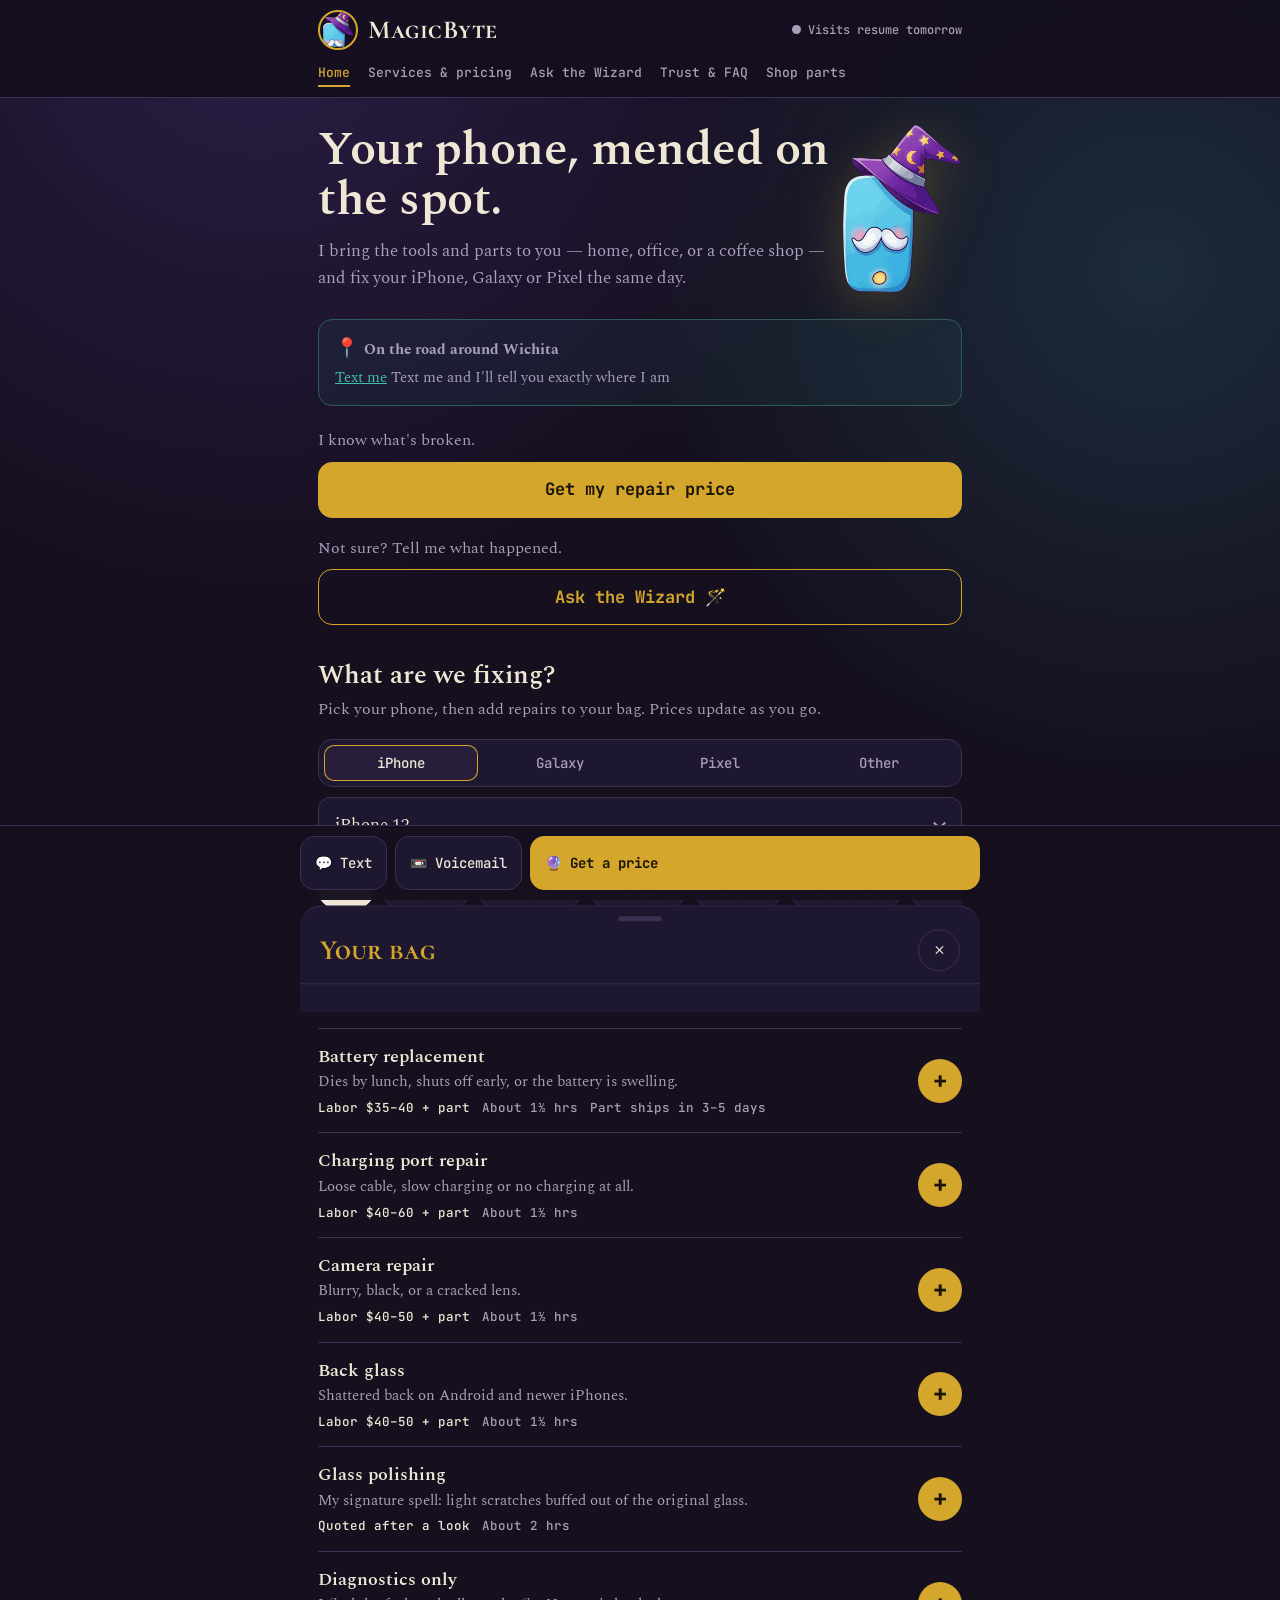
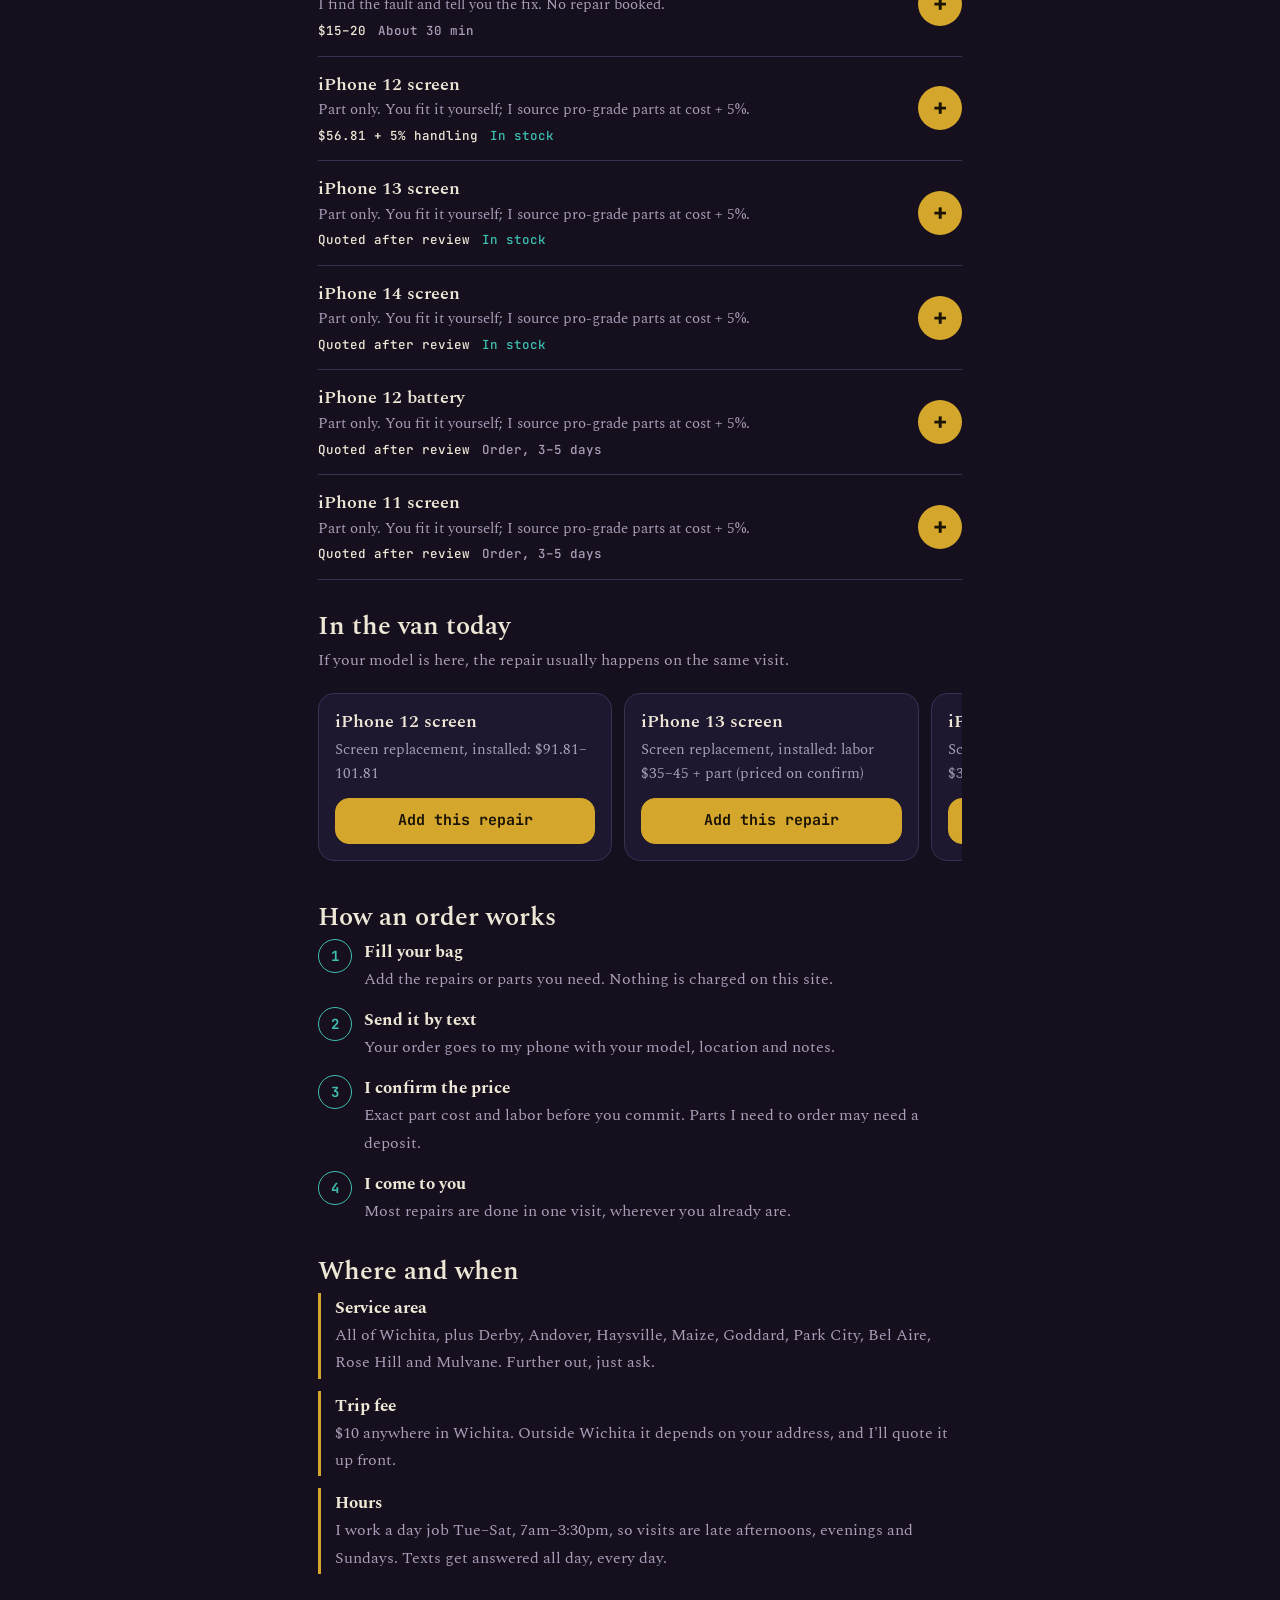
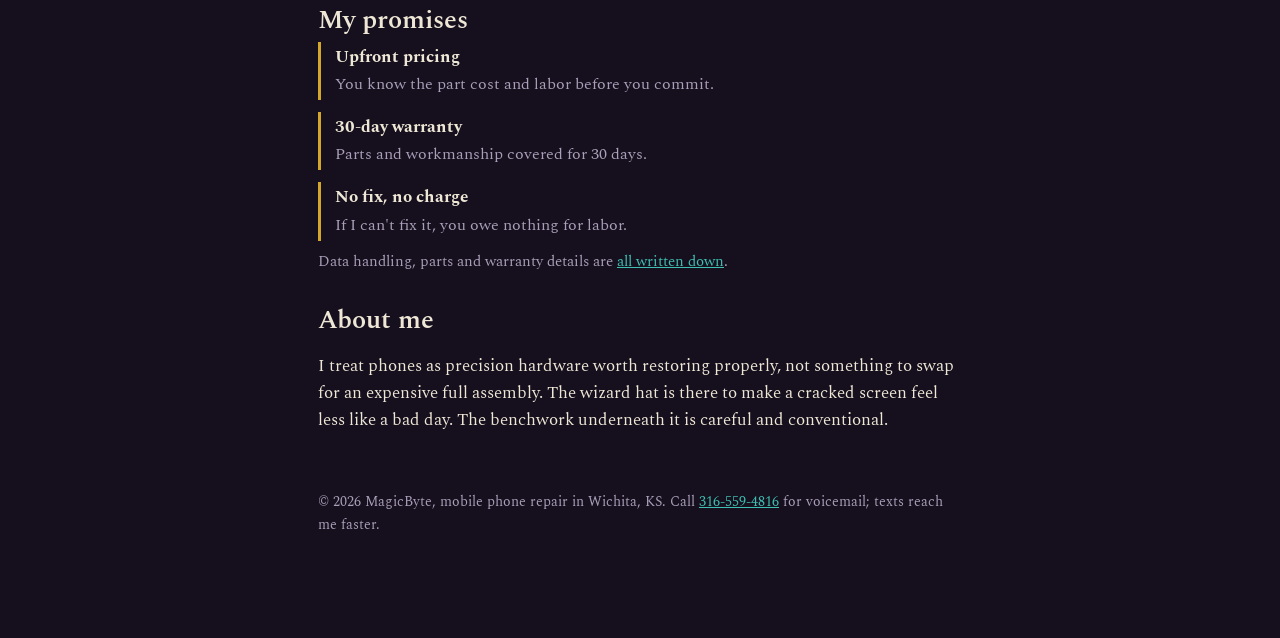
==== index.html @ 80843bc3 "New homepage (Claude rewrite, wired to shared stock/bag); shop bag unified on one shared bag" ====
<!DOCTYPE html>
<html lang="en">
<head>
<meta charset="utf-8">
<meta name="viewport" content="width=device-width, initial-scale=1, viewport-fit=cover">
<title>MagicByte · Mobile Phone Repair in Wichita, KS</title>
<meta name="description" content="Mobile phone repair that comes to you in Wichita, KS. iPhone, Samsung Galaxy and Google Pixel — screens, batteries, charging ports and cameras, same day. Part cost plus labor, quoted up front.">
<meta property="og:title" content="MagicByte · Mobile Phone Repair in Wichita, KS">
<meta property="og:description" content="A one-person mobile phone repair shop. I come to you, same day, with the tools and parts to revive your device.">
<meta property="og:image" content="assets/og-image.png">
<meta property="og:type" content="website">
<meta name="twitter:card" content="summary_large_image">
<meta name="theme-color" content="#150f1e">
<link rel="icon" href="assets/mascot-icon.png">
<link rel="preconnect" href="https://fonts.googleapis.com">
<link rel="preconnect" href="https://fonts.gstatic.com" crossorigin>
<link href="https://fonts.googleapis.com/css2?family=Cormorant+SC:wght@600;700&family=Spectral:ital,wght@0,400;0,600;1,400&family=JetBrains+Mono:wght@500;700&display=swap" rel="stylesheet">
<style>
:root{
  --bg:#150f1e; --panel:#1e1730; --panel-2:#261e3b; --line:#3a3052;
  --gold:#d4a72c; --gold-ink:#1b1405; --teal:#3fbfb0; --text:#efe7d6;
  --muted:#a99fb8; --danger:#e58a7c;
  --serif:"Spectral",Georgia,"Times New Roman",serif;
  --caps:"Cormorant SC","Cormorant Garamond",Georgia,serif;
  --mono:"JetBrains Mono",ui-monospace,Menlo,Consolas,monospace;
  --dock:76px;
  box-sizing:border-box;
  padding-top:env(safe-area-inset-top,0px);
}
*,*::before,*::after{box-sizing:inherit}
html{scroll-behavior:smooth;scroll-padding-top:calc(env(safe-area-inset-top,0px) + 120px)}
@media (prefers-reduced-motion:reduce){html{scroll-behavior:auto}*{animation:none!important;transition:none!important}}
body{margin:0;background:var(--bg);color:var(--text);font:400 17px/1.6 var(--serif);
  padding-bottom:calc(var(--dock) + env(safe-area-inset-bottom,0px) + 16px);
  background-image:radial-gradient(circle at 20% 0%,#2a1d45 0,transparent 45%),radial-gradient(circle at 90% 30%,#1c2b3a 0,transparent 40%);background-attachment:fixed}
a{color:var(--teal)}
img{max-width:100%;display:block}
button,select,input,textarea{font:inherit;color:inherit}
:focus-visible{outline:2px solid var(--teal);outline-offset:3px;border-radius:6px}
.wrap{max-width:680px;margin:0 auto;padding:0 18px}
.skip{position:absolute;left:-999px}.skip:focus{left:12px;top:12px;background:var(--gold);color:var(--gold-ink);padding:8px 12px;z-index:99}

/* header */
header.top{position:sticky;top:0;z-index:30;background:rgba(21,15,30,.92);backdrop-filter:blur(10px);border-bottom:1px solid var(--line);padding-top:env(safe-area-inset-top,0px);margin-top:calc(-1 * env(safe-area-inset-top,0px))}
.brandrow{display:flex;align-items:center;justify-content:space-between;gap:12px;padding:10px 0 6px}
.brand{display:flex;align-items:center;gap:10px;text-decoration:none;color:var(--text);font:700 26px/1 var(--caps);letter-spacing:.02em}
.brand img{width:40px;height:40px;border-radius:50%;border:2px solid var(--gold)}
.status{display:flex;align-items:center;gap:7px;font:500 12px/1.2 var(--mono);color:var(--muted);text-align:right}
.dot{width:9px;height:9px;border-radius:50%;background:var(--muted);flex:none}
.dot.on{background:var(--teal);box-shadow:0 0 0 0 rgba(63,191,176,.6);animation:pulse 2s infinite}
@keyframes pulse{70%{box-shadow:0 0 0 8px rgba(63,191,176,0)}100%{box-shadow:0 0 0 0 rgba(63,191,176,0)}}
nav.links{display:flex;gap:18px;overflow-x:auto;padding:4px 0 10px;scrollbar-width:none}
nav.links::-webkit-scrollbar{display:none}
nav.links a{flex:none;color:var(--muted);text-decoration:none;font:500 13px/1 var(--mono);padding:6px 0;border-bottom:2px solid transparent}
nav.links a[aria-current]{color:var(--gold);border-color:var(--gold)}

/* hero */
.hero{padding:26px 0 8px;display:grid;grid-template-columns:1fr 120px;gap:12px;align-items:center}
.hero h1{font:600 clamp(34px,8vw,48px)/1.05 var(--serif);margin:0 0 12px;letter-spacing:-.01em}
.hero p{margin:0;color:var(--muted)}
.hero img{width:120px;filter:drop-shadow(0 8px 24px rgba(212,167,44,.25))}
.where{margin:18px 0 6px;padding:14px 16px;border:1px solid #2f5b5a;border-radius:14px;background:rgba(63,191,176,.06)}
.where strong{display:block;font-size:19px}
.where span{color:var(--muted);font-size:15px}
.where a{color:var(--teal)}

.choices{display:grid;gap:18px;margin:22px 0 8px}
.choice p{margin:0 0 8px;color:var(--muted);font-size:16px}
.btn{display:flex;align-items:center;justify-content:center;gap:8px;width:100%;min-height:56px;border-radius:14px;border:1.5px solid var(--gold);background:transparent;color:var(--gold);font:700 17px/1 var(--mono);text-decoration:none;cursor:pointer;padding:0 18px}
.btn.solid{background:var(--gold);color:var(--gold-ink)}
.btn:active{transform:scale(.98)}

/* device picker */
section{padding:28px 0 4px}
h2{font:600 26px/1.15 var(--serif);margin:0 0 6px}
.sub{color:var(--muted);margin:0 0 16px;font-size:16px}
.seg{display:grid;grid-template-columns:repeat(4,1fr);gap:6px;background:var(--panel);padding:5px;border-radius:14px;border:1px solid var(--line)}
.seg button{border:0;background:transparent;padding:11px 4px;border-radius:10px;font:500 14px/1 var(--mono);color:var(--muted);cursor:pointer}
.seg button[aria-pressed="true"]{background:var(--panel-2);color:var(--text);box-shadow:inset 0 0 0 1px var(--gold)}
.modelpick{margin-top:10px;position:relative}
.modelpick select{width:100%;appearance:none;background:var(--panel);border:1px solid var(--line);border-radius:12px;padding:14px 44px 14px 16px;font-size:17px}
.modelpick::after{content:"";position:absolute;right:18px;top:50%;width:9px;height:9px;border-right:2px solid var(--muted);border-bottom:2px solid var(--muted);transform:translateY(-70%) rotate(45deg);pointer-events:none}

/* chips + menu */
.chips{position:sticky;top:calc(env(safe-area-inset-top,0px) + 104px);z-index:20;background:var(--bg);display:flex;gap:8px;overflow-x:auto;padding:12px 0;margin:8px 0 0;scrollbar-width:none}
.chips::-webkit-scrollbar{display:none}
.chips button{flex:none;border:1px solid var(--line);background:var(--panel);color:var(--text);border-radius:999px;padding:9px 15px;font:500 14px/1 var(--mono);cursor:pointer}
.chips button[aria-pressed="true"]{background:var(--text);color:var(--bg);border-color:var(--text)}
.menu{list-style:none;margin:4px 0 0;padding:0}
.item{display:grid;grid-template-columns:1fr auto;gap:12px;padding:16px 0;border-bottom:1px solid var(--line)}
.item h3{margin:0;font:600 18px/1.3 var(--serif)}
.item .desc{margin:3px 0 6px;color:var(--muted);font-size:15px;line-height:1.45}
.meta{display:flex;flex-wrap:wrap;gap:6px 12px;font:500 12.5px/1.4 var(--mono);color:var(--muted)}
.price{color:var(--text)}
.badge{color:var(--teal)}
.side{display:flex;flex-direction:column;align-items:flex-end;justify-content:center}
.add{width:44px;height:44px;border-radius:50%;border:0;background:var(--gold);color:var(--gold-ink);font:700 24px/1 var(--mono);cursor:pointer}
.stepper{display:flex;align-items:center;background:var(--panel-2);border:1px solid var(--line);border-radius:999px}
.stepper button{width:40px;height:40px;border:0;background:transparent;font:700 20px/1 var(--mono);cursor:pointer;color:var(--text)}
.stepper output{min-width:20px;text-align:center;font:700 15px/1 var(--mono)}
.empty-menu{padding:18px 0;color:var(--muted)}

/* van carousel */
.van{display:flex;gap:12px;overflow-x:auto;padding:4px 2px 10px;scroll-snap-type:x mandatory}
.vcard{flex:0 0 78%;max-width:300px;scroll-snap-align:start;background:var(--panel);border:1px solid var(--line);border-radius:16px;padding:16px}
.vcard h3{margin:0 0 4px;font:600 18px/1.3 var(--serif)}
.vcard p{margin:0 0 12px;color:var(--muted);font-size:15px}
.vcard .btn{min-height:46px;font-size:15px}

/* info */
.facts{display:grid;gap:12px}
.fact{border-left:3px solid var(--gold);padding:2px 0 2px 14px}
.fact strong{display:block}
.fact span{color:var(--muted);font-size:16px}
.steps{list-style:none;counter-reset:s;padding:0;margin:0;display:grid;gap:14px}
.steps li{counter-increment:s;display:grid;grid-template-columns:34px 1fr;gap:12px}
.steps li::before{content:counter(s);width:34px;height:34px;border-radius:50%;border:1.5px solid var(--teal);color:var(--teal);display:grid;place-items:center;font:700 14px/1 var(--mono)}
.steps strong{display:block}
.steps span{color:var(--muted);font-size:16px}
footer{padding:36px 0 10px;color:var(--muted);font-size:14px}

/* dock */
.dock{position:fixed;left:0;right:0;bottom:0;z-index:40;background:rgba(21,15,30,.96);backdrop-filter:blur(10px);border-top:1px solid var(--line);padding:10px 12px calc(10px + env(safe-area-inset-bottom,0px))}
.dock .row{max-width:680px;margin:0 auto;display:grid;grid-template-columns:auto auto 1fr;gap:8px}
.dbtn{min-height:54px;border-radius:14px;border:1px solid var(--line);background:var(--panel);display:flex;align-items:center;justify-content:center;gap:6px;padding:0 14px;font:500 14px/1 var(--mono);text-decoration:none;color:var(--text);cursor:pointer}
.dbtn.main{background:var(--gold);border-color:var(--gold);color:var(--gold-ink);font-weight:700;justify-content:space-between}
.dbtn.main .count{background:var(--gold-ink);color:var(--gold);border-radius:999px;min-width:26px;height:26px;display:grid;place-items:center;font-size:13px;padding:0 6px}
.bump{animation:bump .35s}
@keyframes bump{40%{transform:scale(1.05)}}

/* toast */
.toast{position:fixed;left:50%;bottom:calc(var(--dock) + env(safe-area-inset-bottom,0px) + 14px);transform:translate(-50%,20px);opacity:0;z-index:45;background:var(--text);color:var(--bg);border-radius:12px;padding:12px 14px;font-size:15px;display:flex;gap:14px;align-items:center;transition:.25s;pointer-events:none;width:min(92vw,520px)}
.toast.show{opacity:1;transform:translate(-50%,0);pointer-events:auto}
.toast button{margin-left:auto;border:0;background:none;color:#6b3fa0;font:700 14px/1 var(--mono);cursor:pointer;white-space:nowrap}

/* sheet */
.scrim{position:fixed;inset:0;background:rgba(5,3,10,.6);z-index:50;opacity:0;pointer-events:none;transition:.25s}
.scrim.open{opacity:1;pointer-events:auto}
.sheet{position:fixed;left:0;right:0;bottom:0;z-index:51;max-height:92%;background:var(--panel);border-radius:22px 22px 0 0;border-top:1px solid var(--line);transform:translateY(105%);transition:transform .3s cubic-bezier(.2,.8,.2,1);display:flex;flex-direction:column;max-width:680px;margin:0 auto}
.sheet.open{transform:none}
.grab{width:44px;height:5px;border-radius:5px;background:var(--line);margin:10px auto 0}
.shead{display:flex;align-items:center;justify-content:space-between;padding:8px 20px 12px;border-bottom:1px solid var(--line)}
.shead h2{margin:0;font:700 28px/1 var(--caps);color:var(--gold)}
.x{width:42px;height:42px;border-radius:50%;border:1px solid var(--line);background:transparent;font-size:22px;cursor:pointer;color:var(--text)}
.sbody{overflow-y:auto;padding:4px 20px calc(24px + env(safe-area-inset-bottom,0px))}
.line{display:grid;grid-template-columns:1fr auto;gap:8px 12px;padding:16px 0;border-bottom:1px solid var(--line)}
.line h3{margin:0;font:600 17px/1.3 var(--serif)}
.line .for{color:var(--muted);font-size:14px}
.line .lp{font:500 14px/1.3 var(--mono);text-align:right}
.line .acts{grid-column:1/-1;display:flex;flex-wrap:wrap;gap:10px;align-items:center}
.link{border:0;background:none;padding:6px 0;font:500 13.5px/1 var(--mono);cursor:pointer;color:var(--teal)}
.link.danger{color:var(--danger)}
.lab{display:block;font:500 13px/1 var(--mono);color:var(--muted);margin:18px 0 8px}
.field{width:100%;background:var(--bg);border:1px solid var(--line);border-radius:12px;padding:13px 14px;font-size:17px}
textarea.field{min-height:84px;resize:vertical}
.field[aria-invalid="true"]{border-color:var(--danger)}
.err{color:var(--danger);font-size:14px;margin:6px 0 0}
.sum{margin-top:18px;padding:14px 16px;border-radius:14px;background:var(--bg);border:1px solid var(--line)}
.sum div{display:flex;justify-content:space-between;gap:12px;font:500 14px/1.9 var(--mono);color:var(--muted)}
.sum .tot{color:var(--text);font-weight:700;font-size:16px;border-top:1px solid var(--line);margin-top:6px;padding-top:6px}
.note{color:var(--muted);font-size:14.5px;margin:10px 0 0}
.sbtns{display:grid;gap:10px;margin-top:18px}
.emptybag{text-align:center;padding:30px 0 10px}
.emptybag img{width:96px;margin:0 auto 10px;opacity:.9}
.track{list-style:none;padding:0;margin:18px 0}
.track li{display:grid;grid-template-columns:28px 1fr;gap:12px;padding-bottom:18px;position:relative}
.track li::before{content:"";width:16px;height:16px;border-radius:50%;border:2px solid var(--line);margin:4px 0 0 6px;background:var(--panel)}
.track li::after{content:"";position:absolute;left:13px;top:24px;bottom:2px;width:2px;background:var(--line)}
.track li:last-child::after{display:none}
.track li.done::before{background:var(--teal);border-color:var(--teal)}
.track li.now::before{border-color:var(--gold);animation:pulse 2s infinite}
.track strong{display:block}
.track span{color:var(--muted);font-size:15px}
@media (min-width:700px){.vcard{flex-basis:46%}}
</style>
<script type="application/ld+json">
{
  "@context": "https://schema.org",
  "@type": "MobilePhoneStore",
  "name": "MagicByte",
  "description": "Mobile phone repair that comes to you in Wichita, Kansas. Screens, batteries, charging ports, cameras and back glass, priced at part cost plus labor.",
  "telephone": "+1-316-559-4816",
  "url": "https://wizard-sys-source.github.io/magicbyte-site/",
  "image": "https://wizard-sys-source.github.io/magicbyte-site/assets/og-image.png",
  "priceRange": "$$",
  "areaServed": [
    { "@type": "City", "name": "Wichita", "addressRegion": "KS" },
    { "@type": "City", "name": "Derby", "addressRegion": "KS" },
    { "@type": "City", "name": "Andover", "addressRegion": "KS" },
    { "@type": "City", "name": "Haysville", "addressRegion": "KS" },
    { "@type": "City", "name": "Maize", "addressRegion": "KS" },
    { "@type": "City", "name": "Goddard", "addressRegion": "KS" },
    { "@type": "City", "name": "Park City", "addressRegion": "KS" },
    { "@type": "City", "name": "Bel Aire", "addressRegion": "KS" },
    { "@type": "City", "name": "Rose Hill", "addressRegion": "KS" },
    { "@type": "City", "name": "Mulvane", "addressRegion": "KS" }
  ],
  "address": { "@type": "PostalAddress", "addressLocality": "Wichita", "addressRegion": "KS", "addressCountry": "US" }
}
</script>
</head>
<body>
<a class="skip" href="#main">Skip to content</a>

<header class="top">
  <div class="wrap">
    <div class="brandrow">
      <a class="brand" href="index.html"><img src="assets/mascot-icon.png" alt="">MagicByte</a>
      <div class="status"><span class="dot" id="availDot"></span><span id="availText">Checking hours…</span></div>
    </div>
    <nav class="links" aria-label="Site">
      <a href="index.html" aria-current="page">Home</a>
      <a href="services.html">Services &amp; pricing</a>
      <a href="book.html">Ask the Wizard</a>
      <a href="trust.html">Trust &amp; FAQ</a>
      <a href="inventory.html">Shop parts</a>
    </nav>
  </div>
</header>

<main id="main" class="wrap">
  <div class="hero">
    <div>
      <h1>Your phone, mended on the spot.</h1>
      <p>I bring the tools and parts to you — home, office, or a coffee shop — and fix your iPhone, Galaxy or Pixel the same day.</p>
    </div>
    <img src="assets/mascot.png" alt="MagicByte's wizard-hat phone mascot">
  </div>

  <div class="where">
    <strong>📍 <span id="whereArea">On the road around Wichita</span></strong>
    <span><a href="sms:+13165594816">Text me</a> <span id="whereNote">and I'll tell you exactly where I am.</span></span>
  </div>

  <div class="choices">
    <div class="choice">
      <p>I know what's broken.</p>
      <a class="btn solid" href="#order">Get my repair price</a>
    </div>
    <div class="choice">
      <p>Not sure? Tell me what happened.</p>
      <a class="btn" href="book.html">Ask the Wizard 🪄</a>
    </div>
  </div>

  <section id="order" aria-labelledby="orderH">
    <h2 id="orderH">What are we fixing?</h2>
    <p class="sub">Pick your phone, then add repairs to your bag. Prices update as you go.</p>
    <div class="seg" role="group" aria-label="Phone brand" id="brandSeg"></div>
    <div class="modelpick">
      <label class="skip" for="modelSel">Model</label>
      <select id="modelSel"></select>
    </div>

    <div class="chips" role="group" aria-label="Filter repairs" id="chips"></div>
    <ul class="menu" id="menu"></ul>
  </section>

  <section aria-labelledby="vanH">
    <h2 id="vanH">In the van today</h2>
    <p class="sub">If your model is here, the repair usually happens on the same visit.</p>
    <div class="van" id="van"></div>
  </section>

  <section aria-labelledby="howH">
    <h2 id="howH">How an order works</h2>
    <ol class="steps">
      <li><div><strong>Fill your bag</strong><span>Add the repairs or parts you need. Nothing is charged on this site.</span></div></li>
      <li><div><strong>Send it by text</strong><span>Your order goes to my phone with your model, location and notes.</span></div></li>
      <li><div><strong>I confirm the price</strong><span>Exact part cost and labor before you commit. Parts I need to order may need a deposit.</span></div></li>
      <li><div><strong>I come to you</strong><span>Most repairs are done in one visit, wherever you already are.</span></div></li>
    </ol>
  </section>

  <section aria-labelledby="areaH">
    <h2 id="areaH">Where and when</h2>
    <div class="facts">
      <div class="fact"><strong>Service area</strong><span>All of Wichita, plus Derby, Andover, Haysville, Maize, Goddard, Park City, Bel Aire, Rose Hill and Mulvane. Further out, just ask.</span></div>
      <div class="fact"><strong>Trip fee</strong><span>$10 anywhere in Wichita. Outside Wichita it depends on your address, and I'll quote it up front.</span></div>
      <div class="fact"><strong>Hours</strong><span>I work a day job Tue–Sat, 7am–3:30pm, so visits are late afternoons, evenings and Sundays. Texts get answered all day, every day.</span></div>
    </div>
  </section>

  <section aria-labelledby="promH">
    <h2 id="promH">My promises</h2>
    <div class="facts">
      <div class="fact"><strong>Upfront pricing</strong><span>You know the part cost and labor before you commit.</span></div>
      <div class="fact"><strong>30-day warranty</strong><span>Parts and workmanship covered for 30 days.</span></div>
      <div class="fact"><strong>No fix, no charge</strong><span>If I can't fix it, you owe nothing for labor.</span></div>
    </div>
    <p class="note">Data handling, parts and warranty details are <a href="trust.html">all written down</a>.</p>
  </section>

  <section aria-labelledby="aboutH">
    <h2 id="aboutH">About me</h2>
    <p>I treat phones as precision hardware worth restoring properly, not something to swap for an expensive full assembly. The wizard hat is there to make a cracked screen feel less like a bad day. The benchwork underneath it is careful and conventional.</p>
  </section>

  <footer>© 2026 MagicByte, mobile phone repair in Wichita, KS. Call <a href="tel:+13165594816">316-559-4816</a> for voicemail; texts reach me faster.</footer>
</main>

<nav class="dock" aria-label="Quick actions">
  <div class="row">
    <a class="dbtn" href="sms:+13165594816">💬 Text</a>
    <a class="dbtn" href="tel:+13165594816">📼 Voicemail</a>
    <button class="dbtn main" id="dockMain" type="button"></button>
  </div>
</nav>

<div class="toast" id="toast" role="status" aria-live="polite"><span id="toastMsg"></span><button type="button" id="toastView">View bag</button></div>

<div class="scrim" id="scrim"></div>
<div class="sheet" id="sheet" role="dialog" aria-modal="true" aria-labelledby="sheetTitle" hidden>
  <div class="grab"></div>
  <div class="shead"><h2 id="sheetTitle">Your bag</h2><button class="x" id="closeSheet" type="button" aria-label="Close bag">×</button></div>
  <div class="sbody" id="sheetBody"></div>
</div>

<script src="site-data.js"></script>
<script>
/* ===== Page settings. Prices, stock and today's location live in site-data.js ===== */
const CONFIG = {
  phone: "+13165594816",
  tripFeeWichita: 10,
  partsHandling: 0.05,
  dayJob: { days: [2,3,4,5,6], end: 15.5 },   // Tue–Sat until 3:30pm
  visitHours: { start: 9, end: 21 },          // window shown as "booking now"
  bagKey: "magicbyte_bag"                     // share this key with inventory.html
};
const MODELS = {
  iPhone: ["iPhone 11","iPhone 11 Pro","iPhone 12","iPhone 12 Pro","iPhone 13","iPhone 13 Pro","iPhone 14","iPhone 14 Pro","iPhone 15","iPhone 15 Pro","iPhone 16","iPhone 16 Pro","Other iPhone"],
  Galaxy: ["Galaxy S21","Galaxy S22","Galaxy S23","Galaxy S24","Galaxy S25","Galaxy A-series","Other Galaxy"],
  Pixel: ["Pixel 6","Pixel 7","Pixel 8","Pixel 9","Other Pixel"],
  Other: ["Other phone or tablet"]
};
const SERVICES = [
  {id:"screen", cat:"Screens", name:"Screen replacement", desc:"Cracked glass, dead touch, lines or a black display.", labor:[35,45], time:"About 1½ hrs", part:"screen"},
  {id:"battery", cat:"Batteries", name:"Battery replacement", desc:"Dies by lunch, shuts off early, or the battery is swelling.", labor:[35,40], time:"About 1½ hrs", part:"battery"},
  {id:"port", cat:"Charging", name:"Charging port repair", desc:"Loose cable, slow charging or no charging at all.", labor:[40,60], time:"About 1½ hrs", part:"port"},
  {id:"camera", cat:"Cameras", name:"Camera repair", desc:"Blurry, black, or a cracked lens.", labor:[40,50], time:"About 1½ hrs", part:"camera"},
  {id:"back", cat:"Back glass", name:"Back glass", desc:"Shattered back on Android and newer iPhones.", labor:[40,50], time:"About 1½ hrs", part:"back"},
  {id:"polish", cat:"Screens", name:"Glass polishing", desc:"My signature spell: light scratches buffed out of the original glass.", labor:null, time:"About 2 hrs"},
  {id:"diag", cat:"Not sure", name:"Diagnostics only", desc:"I find the fault and tell you the fix. No repair booked.", labor:[15,20], time:"About 30 min"}
];
const PARTS = window.MagicByteParts || [];  // built from site-data.js
const AREAS = ["Wichita","Derby","Andover","Haysville","Maize","Goddard","Park City","Bel Aire","Rose Hill","Mulvane","Somewhere else"];
/* ======================================================== */

const $ = s => document.querySelector(s);
const money = n => "$" + (Math.round(n*100)%100 ? n.toFixed(2) : Math.round(n));
const range = (a,b) => a===b ? money(a) : money(a) + "–" + money(b).slice(1);

let state = { brand:"iPhone", model:"iPhone 12", cat:"All", bag:[], area:"Wichita", sent:false };
try { const s = JSON.parse(localStorage.getItem(CONFIG.bagKey) || "null"); if (s && Array.isArray(s.bag)) Object.assign(state, {bag:s.bag, brand:s.brand||state.brand, model:s.model||state.model, area:s.area||state.area}); } catch(e){}
function save(){ try { localStorage.setItem(CONFIG.bagKey, JSON.stringify({bag:state.bag, brand:state.brand, model:state.model, area:state.area})); } catch(e){} }

/* ---- pricing ---- */
function partFor(kind, model){ return PARTS.find(p => p.kind===kind && p.models.includes(model)); }
function priceLine(line){
  if (line.type === "part"){
    const p = PARTS.find(x => x.id===line.ref);
    if (!p || p.price==null) return {lo:0, hi:0, quoted:true, label:"Quoted"};
    const v = p.price * (1+CONFIG.partsHandling) * line.qty;
    return {lo:v, hi:v, quoted:false, label:money(v)};
  }
  const s = SERVICES.find(x => x.id===line.ref);
  if (!s || !s.labor) return {lo:0, hi:0, quoted:true, label:"Quoted"};
  const p = s.part ? partFor(s.part, line.model) : null;
  const known = p && p.price!=null;
  const lo = (s.labor[0] + (known?p.price:0)) * line.qty, hi = (s.labor[1] + (known?p.price:0)) * line.qty;
  const partPending = s.part && !known;
  return {lo, hi, quoted:false, partPending, label: range(lo,hi) + (partPending ? " + part" : "")};
}
function totals(){
  let lo=0, hi=0, quoted=0, repairs=0, count=0;
  state.bag.forEach(l => { const p = priceLine(l); lo+=p.lo; hi+=p.hi; if (p.quoted||p.partPending) quoted++; if (l.type==="repair") repairs++; count+=l.qty; });
  let trip = null;
  if (repairs){ trip = state.area==="Wichita" ? CONFIG.tripFeeWichita : "quoted"; if (typeof trip==="number"){ lo+=trip; hi+=trip; } }
  return {lo, hi, quoted, repairs, trip, count};
}

/* ---- availability ---- */
function availability(){
  const d = new Date(), day = d.getDay(), h = d.getHours() + d.getMinutes()/60;
  if (h < CONFIG.visitHours.start || h >= CONFIG.visitHours.end) return [false, "Visits resume tomorrow"];
  if (CONFIG.dayJob.days.includes(day) && h < CONFIG.dayJob.end) return [false, "Visits open after 4pm"];
  return [true, "Booking visits now"];
}
function paintAvail(){ const [on, t] = availability(); $("#availDot").classList.toggle("on", on); $("#availText").textContent = t; }

/* ---- bag ops ---- */
const keyOf = (type, ref, model) => type + "|" + ref + "|" + (model||"");
function qtyOf(type, ref, model){ const l = state.bag.find(x => x.key===keyOf(type,ref,model)); return l ? l.qty : 0; }
function setQty(type, ref, model, qty, name){
  const key = keyOf(type, ref, model);
  const i = state.bag.findIndex(x => x.key===key);
  if (qty <= 0){ if (i>-1) state.bag.splice(i,1); }
  else if (i>-1) state.bag[i].qty = Math.min(qty, 5);
  else { state.bag.push({key, type, ref, model, qty:1}); toast("Added " + name + (model ? " for " + model : "")); }
  state.sent = false; save(); renderAll(); bumpDock();
}

/* ---- render: picker, chips, menu ---- */
function renderPicker(){
  $("#brandSeg").innerHTML = Object.keys(MODELS).map(b => `<button type="button" aria-pressed="${b===state.brand}" data-brand="${b}">${b}</button>`).join("");
  $("#modelSel").innerHTML = MODELS[state.brand].map(m => `<option ${m===state.model?"selected":""}>${m}</option>`).join("");
}
const CATS = ["All","Screens","Batteries","Charging","Cameras","Back glass","Not sure","Parts only"];
function renderChips(){ $("#chips").innerHTML = CATS.map(c => `<button type="button" aria-pressed="${c===state.cat}" data-cat="${c}">${c}</button>`).join(""); }
function control(type, ref, model, name){
  const q = qtyOf(type, ref, model);
  const a = `data-type="${type}" data-ref="${ref}" data-model="${model||""}" data-name="${name}"`;
  return q ? `<div class="stepper"><button type="button" ${a} data-d="-1" aria-label="One fewer ${name}">−</button><output>${q}</output><button type="button" ${a} data-d="1" aria-label="One more ${name}">+</button></div>`
           : `<button class="add" type="button" ${a} data-d="1" aria-label="Add ${name} to bag">+</button>`;
}
function renderMenu(){
  let html = "";
  if (state.cat !== "Parts only"){
    SERVICES.filter(s => state.cat==="All" || s.cat===state.cat).forEach(s => {
      const p = priceLine({type:"repair", ref:s.id, model:state.model, qty:1});
      const part = s.part ? partFor(s.part, state.model) : null;
      const badge = part && part.inStock ? `<span class="badge">In the van</span>` : (part ? `<span>Part ships in 3–5 days</span>` : "");
      const priceTxt = p.quoted ? "Quoted after a look" : (p.partPending ? `Labor ${range(...s.labor)} + part` : p.label);
      html += `<li class="item"><div><h3>${s.name}</h3><p class="desc">${s.desc}</p><div class="meta"><span class="price">${priceTxt}</span><span>${s.time}</span>${badge}</div></div><div class="side">${control("repair", s.id, state.model, s.name)}</div></li>`;
    });
  }
  if (state.cat==="All" || state.cat==="Parts only"){
    PARTS.forEach(p => {
      const nm = p.name + " (part only)";
      const priceTxt = p.price!=null ? `${money(p.price)} + 5% handling` : "Quoted after review";
      html += `<li class="item"><div><h3>${p.name}</h3><p class="desc">Part only. You fit it yourself; I source pro-grade parts at cost + 5%.</p><div class="meta"><span class="price">${priceTxt}</span>${p.inStock?'<span class="badge">In stock</span>':'<span>Order, 3–5 days</span>'}</div></div><div class="side">${control("part", p.id, "", nm)}</div></li>`;
    });
  }
  $("#menu").innerHTML = html || `<li class="empty-menu">Nothing here for that filter. Try “All”.</li>`;
}
function renderVan(){
  $("#van").innerHTML = PARTS.filter(p => p.inStock).map(p => {
    const svc = SERVICES.find(s => s.part===p.kind);
    let priceTxt, quick;
    if (svc && p.price!=null){
      priceTxt = `${svc.name}, installed: ${range(svc.labor[0]+p.price, svc.labor[1]+p.price)}`;
      quick = `<button class="btn solid" type="button" data-quick="${p.id}">Add this repair</button>`;
    } else if (svc){
      priceTxt = `${svc.name}, installed: labor ${range(svc.labor[0], svc.labor[1])} + part (priced on confirm)`;
      quick = `<button class="btn solid" type="button" data-quick="${p.id}">Add this repair</button>`;
    } else {
      priceTxt = p.price!=null ? `${money(p.price)} + 5% handling` : "Priced on confirm";
      quick = "";
    }
    return `<div class="vcard"><h3>${p.name}</h3><p>${priceTxt}</p>${quick}</div>`;
  }).join("") || `<p class="sub">Nothing loaded in the van right now. Text me and I'll check what I can get.</p>`;
}

/* ---- dock ---- */
function renderDock(){
  const t = totals(), b = $("#dockMain");
  if (!t.count){ b.innerHTML = `<span>🔮 Get a price</span><span aria-hidden="true"></span>`; b.dataset.mode="price"; b.setAttribute("aria-label","Get a price"); }
  else {
    const amt = t.hi ? range(t.lo, t.hi) : "Quote";
    b.innerHTML = `<span class="count">${t.count}</span><span>View bag</span><span>${amt}</span>`;
    b.dataset.mode="bag"; b.setAttribute("aria-label", `View bag, ${t.count} item${t.count>1?"s":""}`);
  }
}
function bumpDock(){ const b = $("#dockMain"); b.classList.remove("bump"); void b.offsetWidth; b.classList.add("bump"); }

/* ---- sheet ---- */
function lineName(l){ if (l.type==="part") return PARTS.find(p=>p.id===l.ref)?.name + " (part only)"; return SERVICES.find(s=>s.id===l.ref)?.name; }
function orderText(form){
  const t = totals();
  const lines = state.bag.map(l => `• ${l.qty>1?l.qty+"× ":""}${lineName(l)}${l.model?" — "+l.model:""} (${priceLine(l).label})`).join("\n");
  return `MagicByte order\n${lines}\nArea: ${state.area}\nEstimate: ${t.hi?range(t.lo,t.hi):"to be quoted"}${t.quoted?" + quoted items":""}\nName: ${form.name}\nReply to: ${form.reply}${form.notes?"\nNotes: "+form.notes:""}`;
}
function renderSheet(){
  const body = $("#sheetBody");
  const keep = {}; ["fName","fReply","fNotes"].forEach(id => { const el = document.getElementById(id); if (el) keep[id] = el.value; });
  setTimeout(() => Object.keys(keep).forEach(id => { const el = document.getElementById(id); if (el) el.value = keep[id]; }));
  if (state.sent){
    body.innerHTML = `<ol class="track">
      <li class="done"><div><strong>Order sent</strong><span>Your text app opened with the order filled in. Hit send there if you haven't.</span></div></li>
      <li class="now"><div><strong>I confirm the price</strong><span>I'll reply by text or email with the exact total.</span></div></li>
      <li><div><strong>We pick a time and place</strong><span>Late afternoons, evenings or Sundays.</span></div></li>
      <li><div><strong>Fixed</strong><span>You pay when the repair is done.</span></div></li></ol>
      <div class="sbtns"><button class="btn solid" type="button" id="doneClear">Done, clear my bag</button><button class="btn" type="button" id="backBag">Back to my bag</button></div>`;
    return;
  }
  if (!state.bag.length){
    body.innerHTML = `<div class="emptybag"><img src="assets/mascot-icon.png" alt=""><h3>Your bag is empty</h3><p class="note">Pick your phone and add a repair to see a price.</p><div class="sbtns"><button class="btn solid" type="button" id="browse">Browse repairs</button></div></div>`;
    return;
  }
  const t = totals();
  const items = state.bag.map(l => {
    const p = priceLine(l), name = lineName(l);
    const part = l.type==="part" ? PARTS.find(x=>x.id===l.ref) : null;
    const svc = part ? SERVICES.find(s=>s.part===part.kind) : null;
    const swap = part && svc ? `<button class="link" type="button" data-swap="${l.key}">Have me install it instead</button>` : "";
    return `<div class="line"><div><h3>${name}</h3><div class="for">${l.model ? "for "+l.model : "you install"}</div></div><div class="lp">${p.label}</div>
      <div class="acts">${control(l.type, l.ref, l.model, name)}<button class="link danger" type="button" data-remove="${l.key}">Remove</button>${swap}</div></div>`;
  }).join("");
  const trip = t.trip==null ? "" : `<div><span>Trip fee</span><span>${typeof t.trip==="number" ? money(t.trip) : "Quoted"}</span></div>`;
  body.innerHTML = `${items}
    <button class="link danger" type="button" id="clearBag" style="margin-top:8px">Clear bag</button>
    <label class="lab" for="area">Where should I meet you?</label>
    <select class="field" id="area">${AREAS.map(a=>`<option ${a===state.area?"selected":""}>${a}</option>`).join("")}</select>
    <div class="sum">
      <div><span>Items</span><span>${t.count}</span></div>${trip}
      <div class="tot"><span>Estimate</span><span>${t.hi ? range(t.lo,t.hi) : "Quoted"}</span></div>
    </div>
    <p class="note">${t.quoted ? "Some parts get priced after I check stock, so the final total may be higher. " : ""}Nothing is charged here. You pay when the repair is done; parts I need to order may need a deposit, and I'll tell you first.</p>
    <label class="lab" for="fName">Name</label><input class="field" id="fName" autocomplete="name">
    <label class="lab" for="fReply">Where should I reply?</label><input class="field" id="fReply" placeholder="Phone number or email" autocomplete="tel">
    <label class="lab" for="fNotes">Notes</label><textarea class="field" id="fNotes" placeholder="What happened, timing that works for you…"></textarea>
    <p class="err" id="formErr" hidden></p>
    <div class="sbtns"><button class="btn solid" type="button" id="sendOrder">Send order by text</button><button class="btn" type="button" id="copyOrder">Copy order</button></div>`;
}
function readForm(){
  const name = $("#fName").value.trim(), reply = $("#fReply").value.trim(), notes = $("#fNotes").value.trim();
  $("#fName").setAttribute("aria-invalid", !name); $("#fReply").setAttribute("aria-invalid", !reply);
  const err = $("#formErr");
  if (!name || !reply){ err.hidden=false; err.textContent = "Add your name and a phone number or email so I can reply."; return null; }
  err.hidden = true; return {name, reply, notes};
}
let lastFocus = null;
function openSheet(){ lastFocus = document.activeElement; const s=$("#sheet"); s.hidden=false; renderSheet(); requestAnimationFrame(()=>{ s.classList.add("open"); $("#scrim").classList.add("open"); $("#closeSheet").focus(); }); document.body.style.overflow="hidden"; }
function closeSheet(){ const s=$("#sheet"); s.classList.remove("open"); $("#scrim").classList.remove("open"); document.body.style.overflow=""; setTimeout(()=>{ s.hidden=true; }, 300); lastFocus && lastFocus.focus(); }

/* ---- toast ---- */
let tt; function toast(msg){ $("#toastMsg").textContent = msg; $("#toast").classList.add("show"); clearTimeout(tt); tt = setTimeout(()=>$("#toast").classList.remove("show"), 2600); }

function renderAll(){ renderPicker(); renderChips(); renderMenu(); renderVan(); renderDock(); if (!$("#sheet").hidden) renderSheet(); }

/* ---- events ---- */
document.addEventListener("click", e => {
  const t = e.target.closest("button"); if (!t) return;
  if (t.dataset.brand){ state.brand = t.dataset.brand; state.model = MODELS[state.brand][0]; save(); renderAll(); }
  else if (t.dataset.cat){ state.cat = t.dataset.cat; renderChips(); renderMenu(); }
  else if (t.dataset.d){ const {type, ref, model, name} = t.dataset; setQty(type, ref, model, qtyOf(type, ref, model) + Number(t.dataset.d), name); }
  else if (t.dataset.quick){ const p = PARTS.find(x=>x.id===t.dataset.quick); if(!p) return; state.brand="iPhone"; state.model=p.models[0]||state.model; const svc=SERVICES.find(s=>s.part===p.kind); if (svc){ if (!qtyOf("repair",svc.id,state.model)) setQty("repair", svc.id, state.model, 1, svc.name); else toast("Already in your bag"); } else { setQty("part", p.id, "", qtyOf("part",p.id,"")+1, p.name); } }
  else if (t.dataset.remove){ state.bag = state.bag.filter(l => l.key!==t.dataset.remove); save(); renderAll(); }
  else if (t.dataset.swap){ const l = state.bag.find(x=>x.key===t.dataset.swap); const p = PARTS.find(x=>x.id===l.ref); const svc = SERVICES.find(s=>s.part===p.kind); state.bag = state.bag.filter(x=>x!==l); setQty("repair", svc.id, p.models[0], 1, svc.name); }
  else if (t.id==="dockMain"){ if (t.dataset.mode==="bag") openSheet(); else $("#order").scrollIntoView(); }
  else if (t.id==="toastView"){ $("#toast").classList.remove("show"); openSheet(); }
  else if (t.id==="closeSheet") closeSheet();
  else if (t.id==="browse"){ closeSheet(); $("#order").scrollIntoView(); }
  else if (t.id==="clearBag"){ if (confirm("Remove everything from your bag?")){ state.bag=[]; save(); renderAll(); } }
  else if (t.id==="sendOrder"){ const f = readForm(); if (!f) return; const body = encodeURIComponent(orderText(f)); window.location.href = `sms:${CONFIG.phone}?&body=${body}`; state.sent = true; renderSheet(); }
  else if (t.id==="copyOrder"){ const f = readForm(); if (!f) return; const txt = orderText(f); (navigator.clipboard ? navigator.clipboard.writeText(txt) : Promise.reject()).then(()=>toast("Order copied. Paste it in a text to " + "316-559-4816"), ()=>toast("Couldn't copy. Use Send order by text instead.")); }
  else if (t.id==="doneClear"){ state.bag=[]; state.sent=false; save(); renderAll(); closeSheet(); }
  else if (t.id==="backBag"){ state.sent=false; renderSheet(); }
});
document.addEventListener("change", e => {
  if (e.target.id==="modelSel"){ state.model = e.target.value; save(); renderMenu(); }
  if (e.target.id==="area"){ state.area = e.target.value; save(); renderDock(); renderSheet(); }
});
$("#scrim").addEventListener("click", closeSheet);
document.addEventListener("keydown", e => { if (e.key==="Escape" && !$("#sheet").hidden) closeSheet(); });

paintAvail(); setInterval(paintAvail, 60000);

/* ---- today's location, from site-data.js ---- */
(function paintWhere(){
  var D = window.MAGICBYTE_DATA && window.MAGICBYTE_DATA.today;
  if (!D) return;
  var a = document.getElementById("whereArea"), n = document.getElementById("whereNote");
  if (a && D.area) a.textContent = D.area;
  if (n && D.note) n.textContent = D.note;
})();
renderAll();
</script>
</body>
</html>
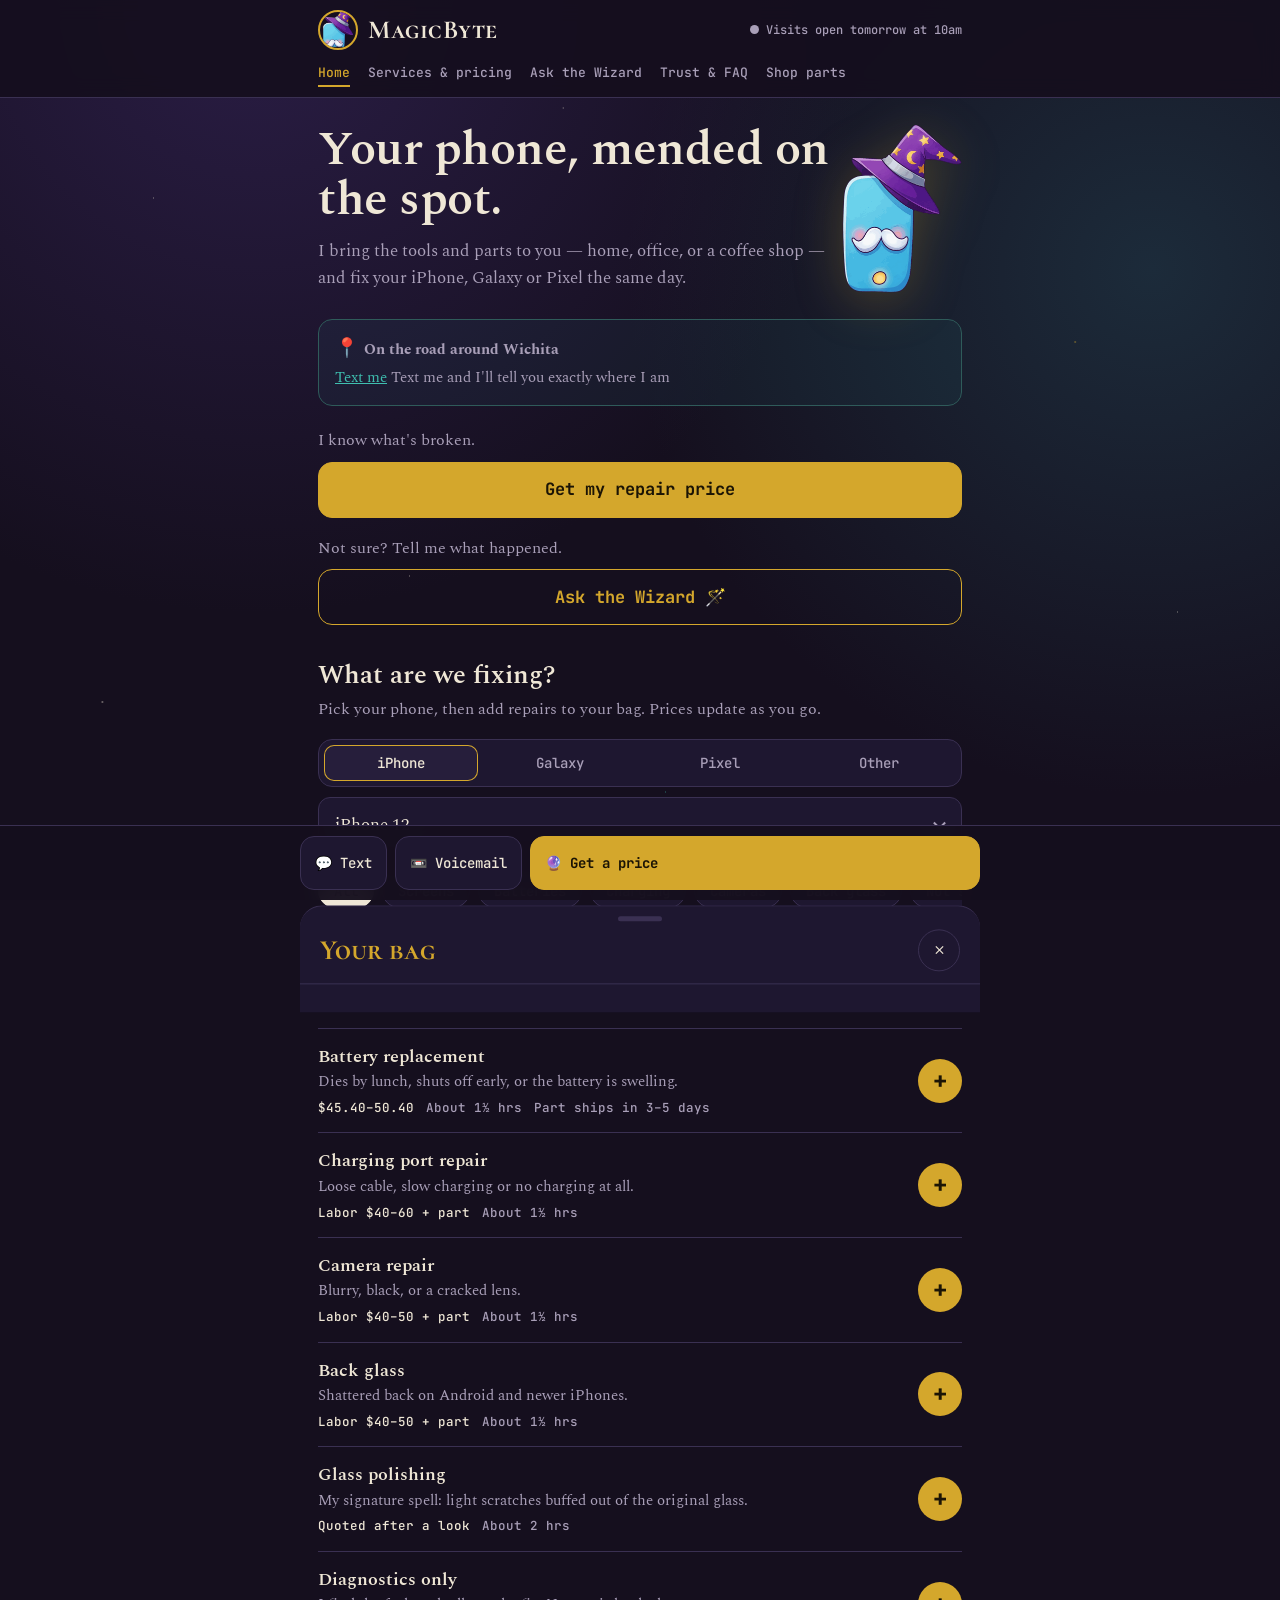
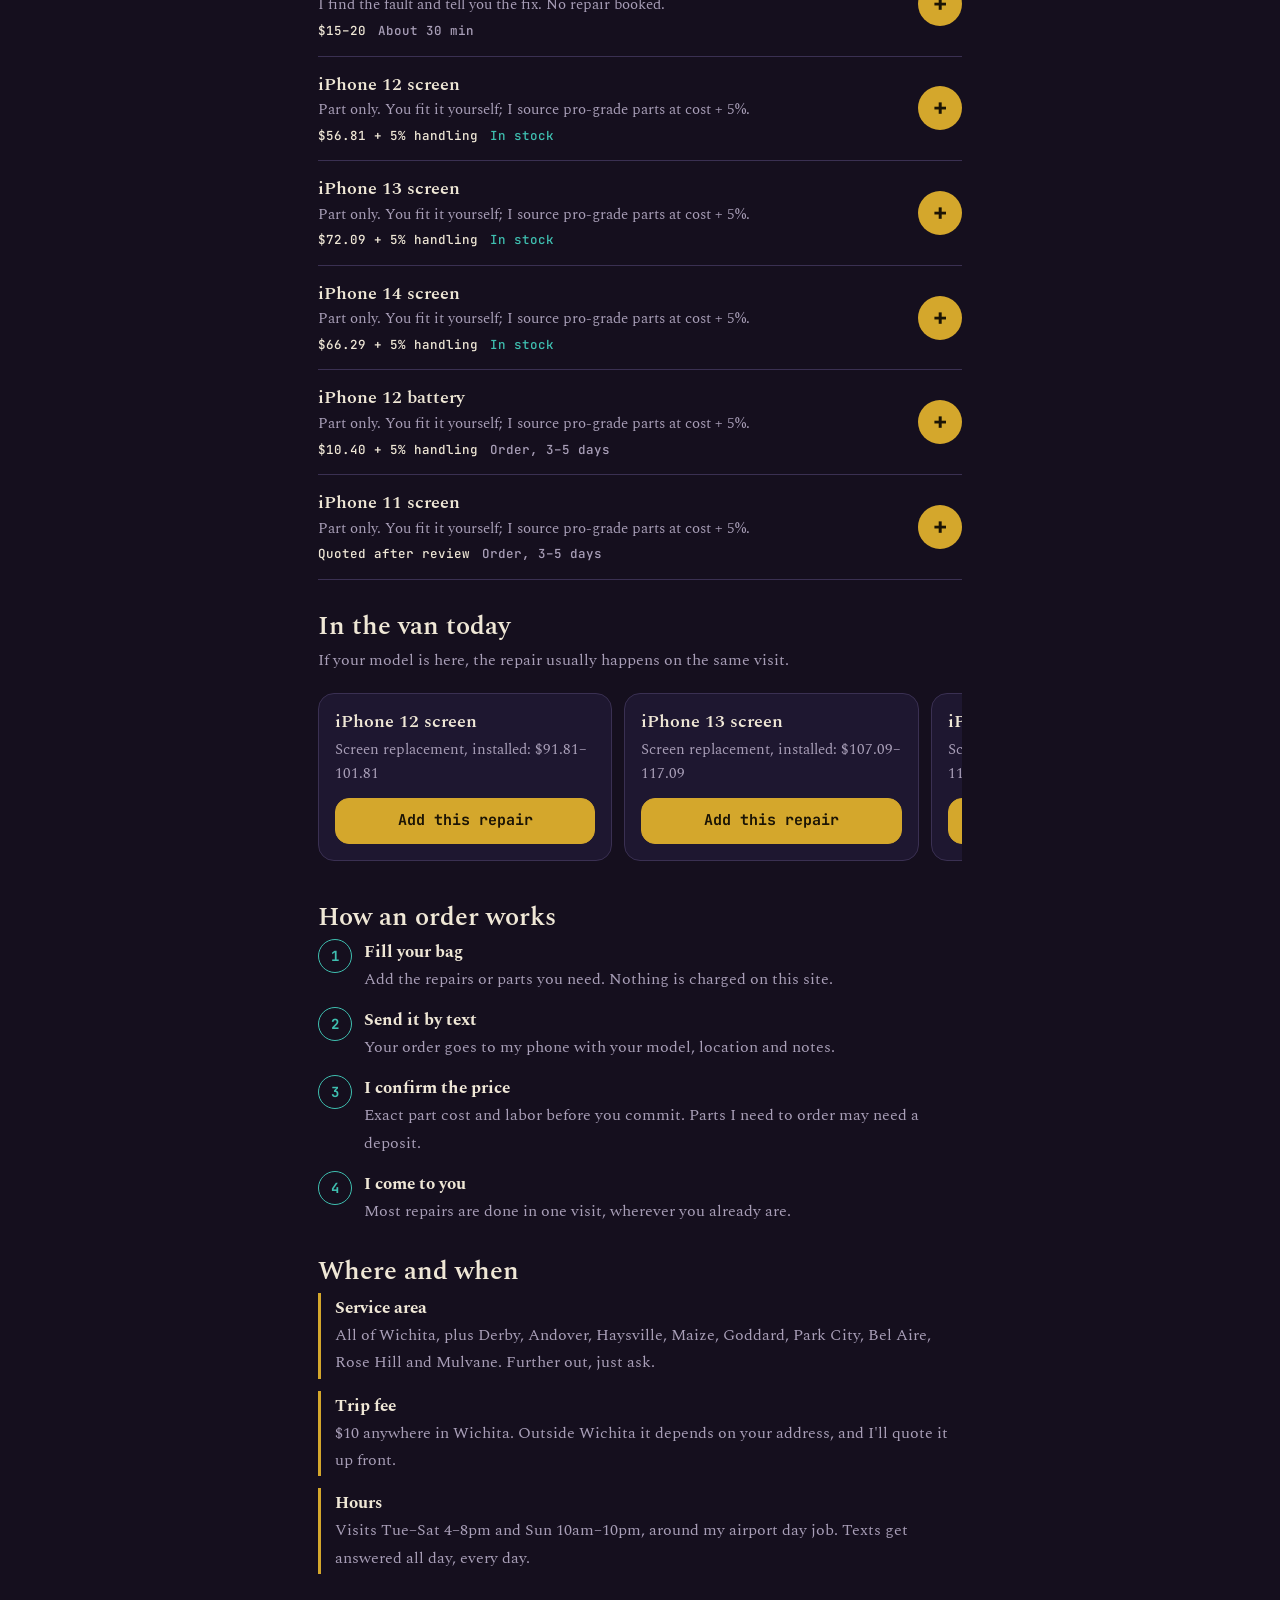
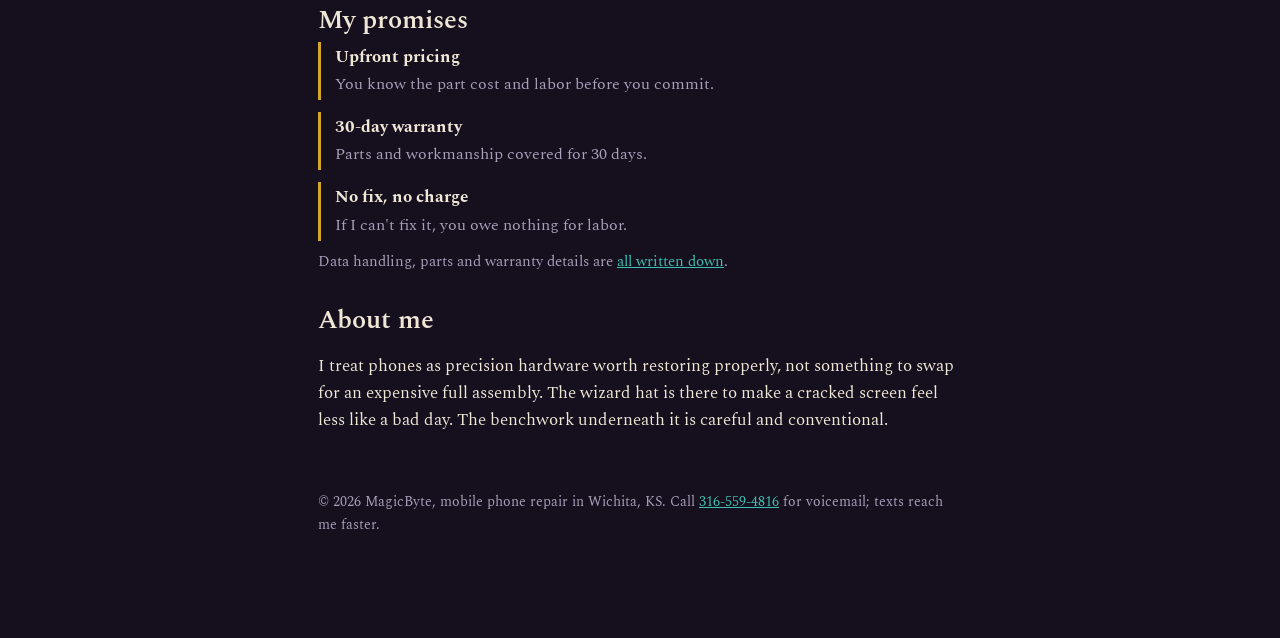
==== commit 258eb4c8: "Shop checkout by text, real visit hours, MobileSentrix prices, wizard flair" ====
--- a/index.html
+++ b/index.html
@@ -171,6 +171,17 @@
 .track li.now::before{border-color:var(--gold);animation:pulse 2s infinite}
 .track strong{display:block}
 .track span{color:var(--muted);font-size:15px}
+
+/* ---- wizard flair: subtle, never in the way ---- */
+.hero img{animation:drift 7s ease-in-out infinite}
+@keyframes drift{50%{transform:translateY(-7px) rotate(-1.5deg)}}
+.btn.solid{animation:glowpulse 3.4s ease-in-out infinite}
+@keyframes glowpulse{50%{box-shadow:0 0 24px rgba(212,167,44,.4)}}
+body::after{content:"";position:fixed;inset:0;z-index:0;pointer-events:none;opacity:.55;
+ background-image:radial-gradient(1px 1px at 12% 22%,#efe7d6,transparent),radial-gradient(1px 1px at 68% 8%,#efe7d6,transparent),radial-gradient(1.5px 1.5px at 84% 38%,#d4a72c,transparent),radial-gradient(1px 1px at 32% 64%,#efe7d6,transparent),radial-gradient(1px 1px at 52% 88%,#3fbfb0,transparent),radial-gradient(1.5px 1.5px at 8% 78%,#efe7d6,transparent),radial-gradient(1px 1px at 92% 68%,#efe7d6,transparent),radial-gradient(1px 1px at 44% 12%,#efe7d6,transparent);
+ animation:starfield 9s ease-in-out infinite alternate}
+@keyframes starfield{to{opacity:.18}}
+main.wrap{position:relative;z-index:1}
 @media (min-width:700px){.vcard{flex-basis:46%}}
 </style>
 <script type="application/ld+json">
@@ -277,7 +288,7 @@
     <div class="facts">
       <div class="fact"><strong>Service area</strong><span>All of Wichita, plus Derby, Andover, Haysville, Maize, Goddard, Park City, Bel Aire, Rose Hill and Mulvane. Further out, just ask.</span></div>
       <div class="fact"><strong>Trip fee</strong><span>$10 anywhere in Wichita. Outside Wichita it depends on your address, and I'll quote it up front.</span></div>
-      <div class="fact"><strong>Hours</strong><span>I work a day job Tue–Sat, 7am–3:30pm, so visits are late afternoons, evenings and Sundays. Texts get answered all day, every day.</span></div>
+      <div class="fact"><strong>Hours</strong><span>Visits Tue–Sat 4–8pm and Sun 10am–10pm, around my airport day job. Texts get answered all day, every day.</span></div>
     </div>
   </section>
 
@@ -324,7 +335,8 @@
   tripFeeWichita: 10,
   partsHandling: 0.05,
   dayJob: { days: [2,3,4,5,6], end: 15.5 },   // Tue–Sat until 3:30pm
-  visitHours: { start: 9, end: 21 },          // window shown as "booking now"
+  // Visit windows by weekday (Sun=0). null = no visits that day.
+  visitWindows: { 0:[10,22], 1:null, 2:[16,20], 3:[16,20], 4:[16,20], 5:[16,20], 6:[16,20] },
   bagKey: "magicbyte_bag"                     // share this key with inventory.html
 };
 const MODELS = {
@@ -380,11 +392,20 @@
 }
 
 /* ---- availability ---- */
+function fmtHour(h){ const ap = h >= 12 ? "pm" : "am"; const hh = h % 12 === 0 ? 12 : h % 12; return hh + ap; }
 function availability(){
   const d = new Date(), day = d.getDay(), h = d.getHours() + d.getMinutes()/60;
-  if (h < CONFIG.visitHours.start || h >= CONFIG.visitHours.end) return [false, "Visits resume tomorrow"];
-  if (CONFIG.dayJob.days.includes(day) && h < CONFIG.dayJob.end) return [false, "Visits open after 4pm"];
-  return [true, "Booking visits now"];
+  const w = CONFIG.visitWindows[day];
+  if (w && h >= w[0] && h < w[1]) return [true, "Booking visits now"];
+  const days = ["Sun","Mon","Tue","Wed","Thu","Fri","Sat"];
+  for (let i = 0; i < 8; i++){
+    const dd = (day + i) % 7, ww = CONFIG.visitWindows[dd];
+    if (!ww) continue;
+    if (i === 0 && h >= ww[1]) continue;   // today's window already closed
+    if (i === 0) return [false, "Visits open today at " + fmtHour(ww[0])];
+    return [false, "Visits open " + (i === 1 ? "tomorrow" : days[dd]) + " at " + fmtHour(ww[0])];
+  }
+  return [false, "Text me to book a visit"];
 }
 function paintAvail(){ const [on, t] = availability(); $("#availDot").classList.toggle("on", on); $("#availText").textContent = t; }
 
@@ -478,7 +499,7 @@
     body.innerHTML = `<ol class="track">
       <li class="done"><div><strong>Order sent</strong><span>Your text app opened with the order filled in. Hit send there if you haven't.</span></div></li>
       <li class="now"><div><strong>I confirm the price</strong><span>I'll reply by text or email with the exact total.</span></div></li>
-      <li><div><strong>We pick a time and place</strong><span>Late afternoons, evenings or Sundays.</span></div></li>
+      <li><div><strong>We pick a time and place</strong><span>Tue–Sat 4–8pm, Sun 10am–10pm.</span></div></li>
       <li><div><strong>Fixed</strong><span>You pay when the repair is done.</span></div></li></ol>
       <div class="sbtns"><button class="btn solid" type="button" id="doneClear">Done, clear my bag</button><button class="btn" type="button" id="backBag">Back to my bag</button></div>`;
     return;
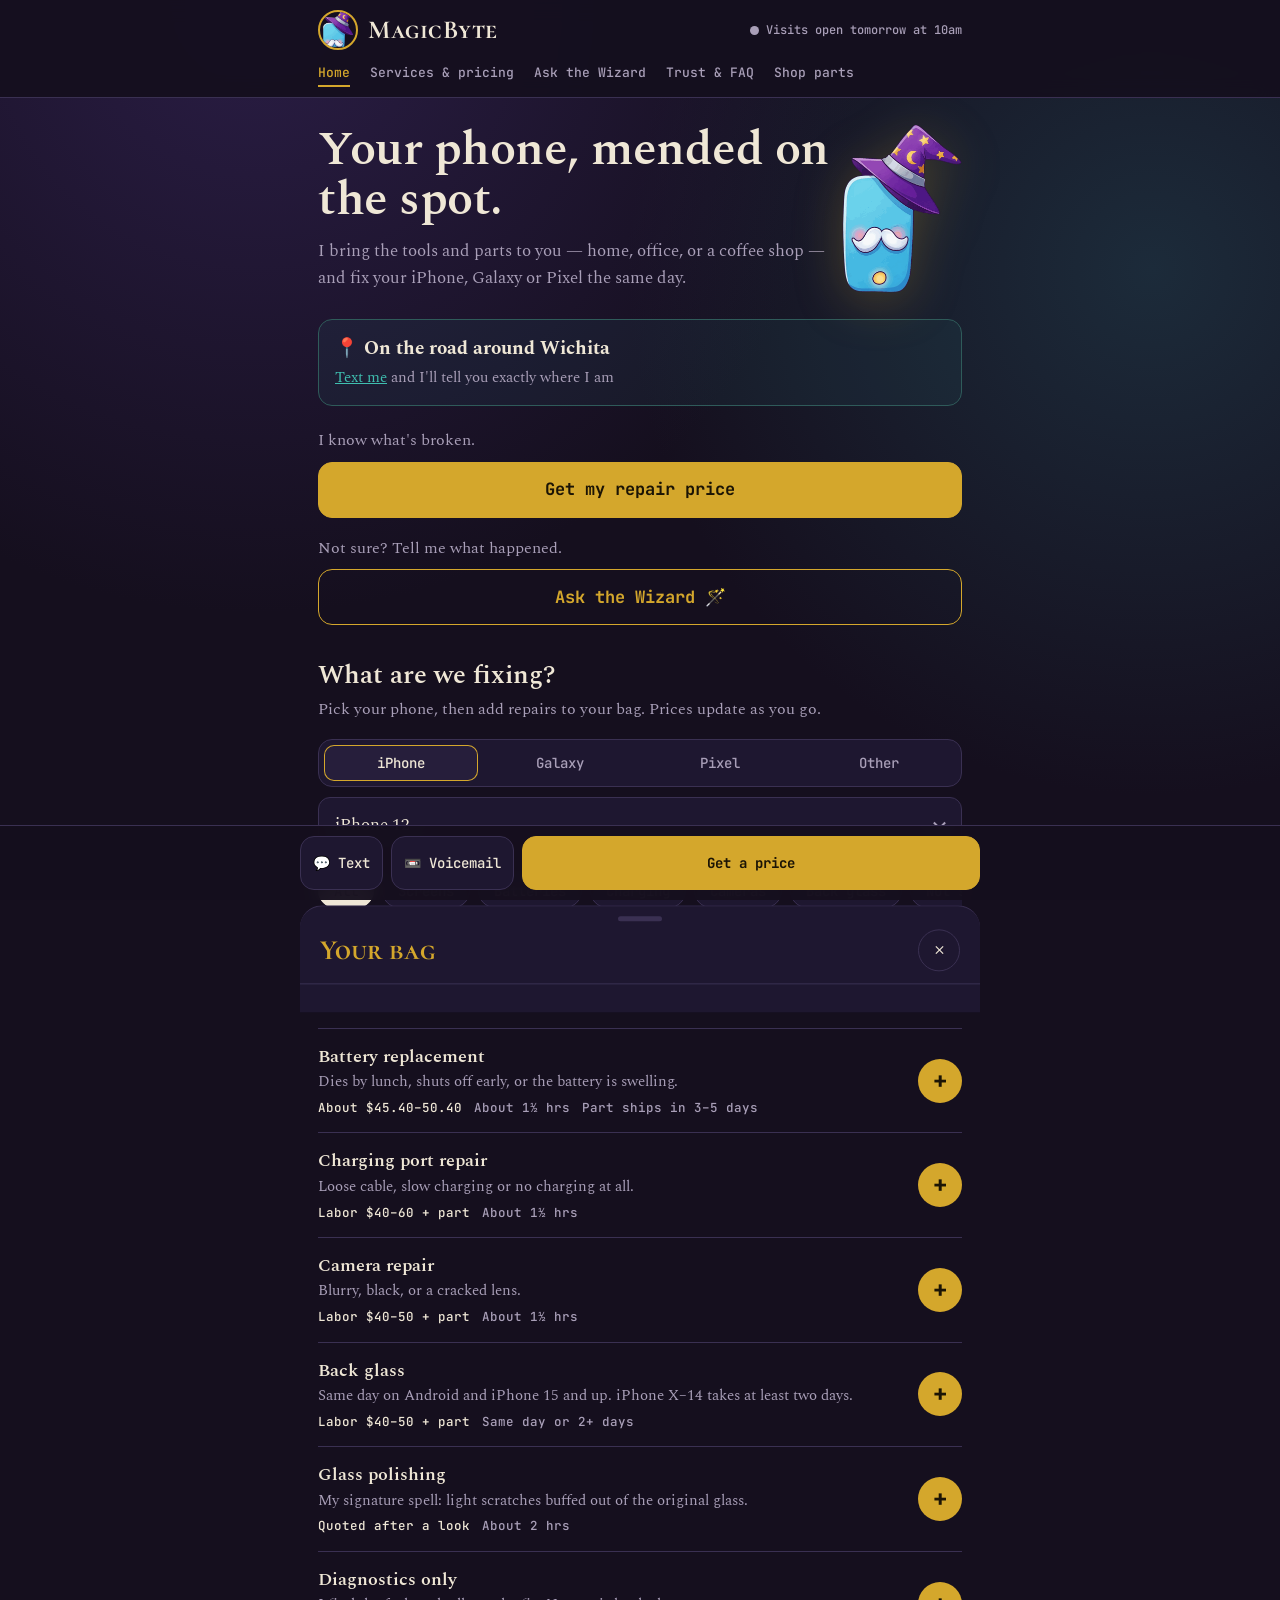
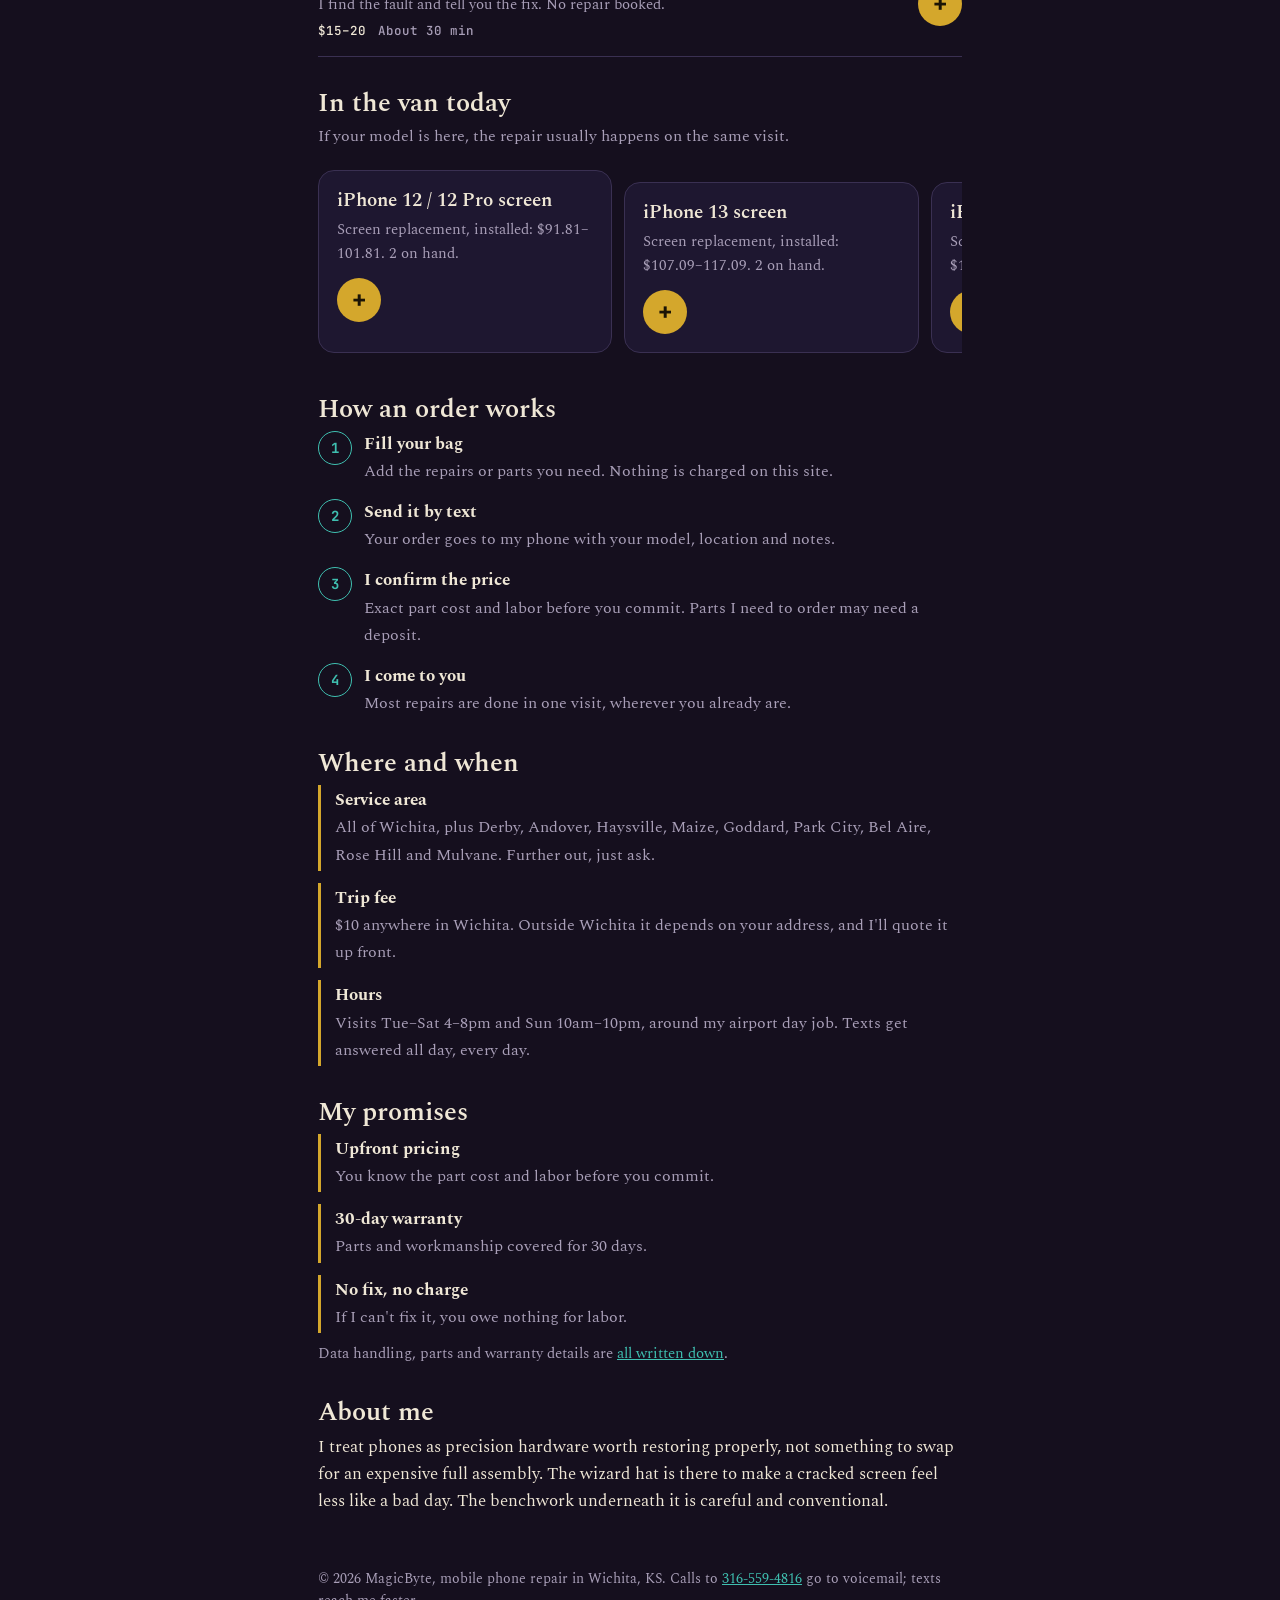
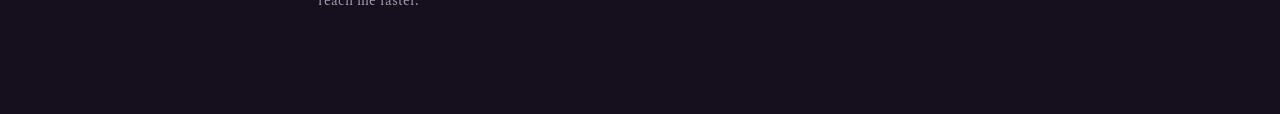
==== commit 9f0d4206: "Adopt shared mb.js/mb.css structure; real hours, van stock, refurbished prices; clean up" ====
--- a/index.html
+++ b/index.html
@@ -1,8 +1,6 @@
 <!DOCTYPE html>
 <html lang="en">
 <head>
-<meta charset="utf-8">
-<meta name="viewport" content="width=device-width, initial-scale=1, viewport-fit=cover">
 <title>MagicByte · Mobile Phone Repair in Wichita, KS</title>
 <meta name="description" content="Mobile phone repair that comes to you in Wichita, KS. iPhone, Samsung Galaxy and Google Pixel — screens, batteries, charging ports and cameras, same day. Part cost plus labor, quoted up front.">
 <meta property="og:title" content="MagicByte · Mobile Phone Repair in Wichita, KS">
@@ -10,180 +8,15 @@
 <meta property="og:image" content="assets/og-image.png">
 <meta property="og:type" content="website">
 <meta name="twitter:card" content="summary_large_image">
+<meta charset="utf-8">
+<meta name="viewport" content="width=device-width, initial-scale=1, viewport-fit=cover">
 <meta name="theme-color" content="#150f1e">
 <link rel="icon" href="assets/mascot-icon.png">
 <link rel="preconnect" href="https://fonts.googleapis.com">
 <link rel="preconnect" href="https://fonts.gstatic.com" crossorigin>
 <link href="https://fonts.googleapis.com/css2?family=Cormorant+SC:wght@600;700&family=Spectral:ital,wght@0,400;0,600;1,400&family=JetBrains+Mono:wght@500;700&display=swap" rel="stylesheet">
-<style>
-:root{
-  --bg:#150f1e; --panel:#1e1730; --panel-2:#261e3b; --line:#3a3052;
-  --gold:#d4a72c; --gold-ink:#1b1405; --teal:#3fbfb0; --text:#efe7d6;
-  --muted:#a99fb8; --danger:#e58a7c;
-  --serif:"Spectral",Georgia,"Times New Roman",serif;
-  --caps:"Cormorant SC","Cormorant Garamond",Georgia,serif;
-  --mono:"JetBrains Mono",ui-monospace,Menlo,Consolas,monospace;
-  --dock:76px;
-  box-sizing:border-box;
-  padding-top:env(safe-area-inset-top,0px);
-}
-*,*::before,*::after{box-sizing:inherit}
-html{scroll-behavior:smooth;scroll-padding-top:calc(env(safe-area-inset-top,0px) + 120px)}
-@media (prefers-reduced-motion:reduce){html{scroll-behavior:auto}*{animation:none!important;transition:none!important}}
-body{margin:0;background:var(--bg);color:var(--text);font:400 17px/1.6 var(--serif);
-  padding-bottom:calc(var(--dock) + env(safe-area-inset-bottom,0px) + 16px);
-  background-image:radial-gradient(circle at 20% 0%,#2a1d45 0,transparent 45%),radial-gradient(circle at 90% 30%,#1c2b3a 0,transparent 40%);background-attachment:fixed}
-a{color:var(--teal)}
-img{max-width:100%;display:block}
-button,select,input,textarea{font:inherit;color:inherit}
-:focus-visible{outline:2px solid var(--teal);outline-offset:3px;border-radius:6px}
-.wrap{max-width:680px;margin:0 auto;padding:0 18px}
-.skip{position:absolute;left:-999px}.skip:focus{left:12px;top:12px;background:var(--gold);color:var(--gold-ink);padding:8px 12px;z-index:99}
-
-/* header */
-header.top{position:sticky;top:0;z-index:30;background:rgba(21,15,30,.92);backdrop-filter:blur(10px);border-bottom:1px solid var(--line);padding-top:env(safe-area-inset-top,0px);margin-top:calc(-1 * env(safe-area-inset-top,0px))}
-.brandrow{display:flex;align-items:center;justify-content:space-between;gap:12px;padding:10px 0 6px}
-.brand{display:flex;align-items:center;gap:10px;text-decoration:none;color:var(--text);font:700 26px/1 var(--caps);letter-spacing:.02em}
-.brand img{width:40px;height:40px;border-radius:50%;border:2px solid var(--gold)}
-.status{display:flex;align-items:center;gap:7px;font:500 12px/1.2 var(--mono);color:var(--muted);text-align:right}
-.dot{width:9px;height:9px;border-radius:50%;background:var(--muted);flex:none}
-.dot.on{background:var(--teal);box-shadow:0 0 0 0 rgba(63,191,176,.6);animation:pulse 2s infinite}
-@keyframes pulse{70%{box-shadow:0 0 0 8px rgba(63,191,176,0)}100%{box-shadow:0 0 0 0 rgba(63,191,176,0)}}
-nav.links{display:flex;gap:18px;overflow-x:auto;padding:4px 0 10px;scrollbar-width:none}
-nav.links::-webkit-scrollbar{display:none}
-nav.links a{flex:none;color:var(--muted);text-decoration:none;font:500 13px/1 var(--mono);padding:6px 0;border-bottom:2px solid transparent}
-nav.links a[aria-current]{color:var(--gold);border-color:var(--gold)}
-
-/* hero */
-.hero{padding:26px 0 8px;display:grid;grid-template-columns:1fr 120px;gap:12px;align-items:center}
-.hero h1{font:600 clamp(34px,8vw,48px)/1.05 var(--serif);margin:0 0 12px;letter-spacing:-.01em}
-.hero p{margin:0;color:var(--muted)}
-.hero img{width:120px;filter:drop-shadow(0 8px 24px rgba(212,167,44,.25))}
-.where{margin:18px 0 6px;padding:14px 16px;border:1px solid #2f5b5a;border-radius:14px;background:rgba(63,191,176,.06)}
-.where strong{display:block;font-size:19px}
-.where span{color:var(--muted);font-size:15px}
-.where a{color:var(--teal)}
-
-.choices{display:grid;gap:18px;margin:22px 0 8px}
-.choice p{margin:0 0 8px;color:var(--muted);font-size:16px}
-.btn{display:flex;align-items:center;justify-content:center;gap:8px;width:100%;min-height:56px;border-radius:14px;border:1.5px solid var(--gold);background:transparent;color:var(--gold);font:700 17px/1 var(--mono);text-decoration:none;cursor:pointer;padding:0 18px}
-.btn.solid{background:var(--gold);color:var(--gold-ink)}
-.btn:active{transform:scale(.98)}
-
-/* device picker */
-section{padding:28px 0 4px}
-h2{font:600 26px/1.15 var(--serif);margin:0 0 6px}
-.sub{color:var(--muted);margin:0 0 16px;font-size:16px}
-.seg{display:grid;grid-template-columns:repeat(4,1fr);gap:6px;background:var(--panel);padding:5px;border-radius:14px;border:1px solid var(--line)}
-.seg button{border:0;background:transparent;padding:11px 4px;border-radius:10px;font:500 14px/1 var(--mono);color:var(--muted);cursor:pointer}
-.seg button[aria-pressed="true"]{background:var(--panel-2);color:var(--text);box-shadow:inset 0 0 0 1px var(--gold)}
-.modelpick{margin-top:10px;position:relative}
-.modelpick select{width:100%;appearance:none;background:var(--panel);border:1px solid var(--line);border-radius:12px;padding:14px 44px 14px 16px;font-size:17px}
-.modelpick::after{content:"";position:absolute;right:18px;top:50%;width:9px;height:9px;border-right:2px solid var(--muted);border-bottom:2px solid var(--muted);transform:translateY(-70%) rotate(45deg);pointer-events:none}
-
-/* chips + menu */
-.chips{position:sticky;top:calc(env(safe-area-inset-top,0px) + 104px);z-index:20;background:var(--bg);display:flex;gap:8px;overflow-x:auto;padding:12px 0;margin:8px 0 0;scrollbar-width:none}
-.chips::-webkit-scrollbar{display:none}
-.chips button{flex:none;border:1px solid var(--line);background:var(--panel);color:var(--text);border-radius:999px;padding:9px 15px;font:500 14px/1 var(--mono);cursor:pointer}
-.chips button[aria-pressed="true"]{background:var(--text);color:var(--bg);border-color:var(--text)}
-.menu{list-style:none;margin:4px 0 0;padding:0}
-.item{display:grid;grid-template-columns:1fr auto;gap:12px;padding:16px 0;border-bottom:1px solid var(--line)}
-.item h3{margin:0;font:600 18px/1.3 var(--serif)}
-.item .desc{margin:3px 0 6px;color:var(--muted);font-size:15px;line-height:1.45}
-.meta{display:flex;flex-wrap:wrap;gap:6px 12px;font:500 12.5px/1.4 var(--mono);color:var(--muted)}
-.price{color:var(--text)}
-.badge{color:var(--teal)}
-.side{display:flex;flex-direction:column;align-items:flex-end;justify-content:center}
-.add{width:44px;height:44px;border-radius:50%;border:0;background:var(--gold);color:var(--gold-ink);font:700 24px/1 var(--mono);cursor:pointer}
-.stepper{display:flex;align-items:center;background:var(--panel-2);border:1px solid var(--line);border-radius:999px}
-.stepper button{width:40px;height:40px;border:0;background:transparent;font:700 20px/1 var(--mono);cursor:pointer;color:var(--text)}
-.stepper output{min-width:20px;text-align:center;font:700 15px/1 var(--mono)}
-.empty-menu{padding:18px 0;color:var(--muted)}
-
-/* van carousel */
-.van{display:flex;gap:12px;overflow-x:auto;padding:4px 2px 10px;scroll-snap-type:x mandatory}
-.vcard{flex:0 0 78%;max-width:300px;scroll-snap-align:start;background:var(--panel);border:1px solid var(--line);border-radius:16px;padding:16px}
-.vcard h3{margin:0 0 4px;font:600 18px/1.3 var(--serif)}
-.vcard p{margin:0 0 12px;color:var(--muted);font-size:15px}
-.vcard .btn{min-height:46px;font-size:15px}
-
-/* info */
-.facts{display:grid;gap:12px}
-.fact{border-left:3px solid var(--gold);padding:2px 0 2px 14px}
-.fact strong{display:block}
-.fact span{color:var(--muted);font-size:16px}
-.steps{list-style:none;counter-reset:s;padding:0;margin:0;display:grid;gap:14px}
-.steps li{counter-increment:s;display:grid;grid-template-columns:34px 1fr;gap:12px}
-.steps li::before{content:counter(s);width:34px;height:34px;border-radius:50%;border:1.5px solid var(--teal);color:var(--teal);display:grid;place-items:center;font:700 14px/1 var(--mono)}
-.steps strong{display:block}
-.steps span{color:var(--muted);font-size:16px}
-footer{padding:36px 0 10px;color:var(--muted);font-size:14px}
-
-/* dock */
-.dock{position:fixed;left:0;right:0;bottom:0;z-index:40;background:rgba(21,15,30,.96);backdrop-filter:blur(10px);border-top:1px solid var(--line);padding:10px 12px calc(10px + env(safe-area-inset-bottom,0px))}
-.dock .row{max-width:680px;margin:0 auto;display:grid;grid-template-columns:auto auto 1fr;gap:8px}
-.dbtn{min-height:54px;border-radius:14px;border:1px solid var(--line);background:var(--panel);display:flex;align-items:center;justify-content:center;gap:6px;padding:0 14px;font:500 14px/1 var(--mono);text-decoration:none;color:var(--text);cursor:pointer}
-.dbtn.main{background:var(--gold);border-color:var(--gold);color:var(--gold-ink);font-weight:700;justify-content:space-between}
-.dbtn.main .count{background:var(--gold-ink);color:var(--gold);border-radius:999px;min-width:26px;height:26px;display:grid;place-items:center;font-size:13px;padding:0 6px}
-.bump{animation:bump .35s}
-@keyframes bump{40%{transform:scale(1.05)}}
-
-/* toast */
-.toast{position:fixed;left:50%;bottom:calc(var(--dock) + env(safe-area-inset-bottom,0px) + 14px);transform:translate(-50%,20px);opacity:0;z-index:45;background:var(--text);color:var(--bg);border-radius:12px;padding:12px 14px;font-size:15px;display:flex;gap:14px;align-items:center;transition:.25s;pointer-events:none;width:min(92vw,520px)}
-.toast.show{opacity:1;transform:translate(-50%,0);pointer-events:auto}
-.toast button{margin-left:auto;border:0;background:none;color:#6b3fa0;font:700 14px/1 var(--mono);cursor:pointer;white-space:nowrap}
-
-/* sheet */
-.scrim{position:fixed;inset:0;background:rgba(5,3,10,.6);z-index:50;opacity:0;pointer-events:none;transition:.25s}
-.scrim.open{opacity:1;pointer-events:auto}
-.sheet{position:fixed;left:0;right:0;bottom:0;z-index:51;max-height:92%;background:var(--panel);border-radius:22px 22px 0 0;border-top:1px solid var(--line);transform:translateY(105%);transition:transform .3s cubic-bezier(.2,.8,.2,1);display:flex;flex-direction:column;max-width:680px;margin:0 auto}
-.sheet.open{transform:none}
-.grab{width:44px;height:5px;border-radius:5px;background:var(--line);margin:10px auto 0}
-.shead{display:flex;align-items:center;justify-content:space-between;padding:8px 20px 12px;border-bottom:1px solid var(--line)}
-.shead h2{margin:0;font:700 28px/1 var(--caps);color:var(--gold)}
-.x{width:42px;height:42px;border-radius:50%;border:1px solid var(--line);background:transparent;font-size:22px;cursor:pointer;color:var(--text)}
-.sbody{overflow-y:auto;padding:4px 20px calc(24px + env(safe-area-inset-bottom,0px))}
-.line{display:grid;grid-template-columns:1fr auto;gap:8px 12px;padding:16px 0;border-bottom:1px solid var(--line)}
-.line h3{margin:0;font:600 17px/1.3 var(--serif)}
-.line .for{color:var(--muted);font-size:14px}
-.line .lp{font:500 14px/1.3 var(--mono);text-align:right}
-.line .acts{grid-column:1/-1;display:flex;flex-wrap:wrap;gap:10px;align-items:center}
-.link{border:0;background:none;padding:6px 0;font:500 13.5px/1 var(--mono);cursor:pointer;color:var(--teal)}
-.link.danger{color:var(--danger)}
-.lab{display:block;font:500 13px/1 var(--mono);color:var(--muted);margin:18px 0 8px}
-.field{width:100%;background:var(--bg);border:1px solid var(--line);border-radius:12px;padding:13px 14px;font-size:17px}
-textarea.field{min-height:84px;resize:vertical}
-.field[aria-invalid="true"]{border-color:var(--danger)}
-.err{color:var(--danger);font-size:14px;margin:6px 0 0}
-.sum{margin-top:18px;padding:14px 16px;border-radius:14px;background:var(--bg);border:1px solid var(--line)}
-.sum div{display:flex;justify-content:space-between;gap:12px;font:500 14px/1.9 var(--mono);color:var(--muted)}
-.sum .tot{color:var(--text);font-weight:700;font-size:16px;border-top:1px solid var(--line);margin-top:6px;padding-top:6px}
-.note{color:var(--muted);font-size:14.5px;margin:10px 0 0}
-.sbtns{display:grid;gap:10px;margin-top:18px}
-.emptybag{text-align:center;padding:30px 0 10px}
-.emptybag img{width:96px;margin:0 auto 10px;opacity:.9}
-.track{list-style:none;padding:0;margin:18px 0}
-.track li{display:grid;grid-template-columns:28px 1fr;gap:12px;padding-bottom:18px;position:relative}
-.track li::before{content:"";width:16px;height:16px;border-radius:50%;border:2px solid var(--line);margin:4px 0 0 6px;background:var(--panel)}
-.track li::after{content:"";position:absolute;left:13px;top:24px;bottom:2px;width:2px;background:var(--line)}
-.track li:last-child::after{display:none}
-.track li.done::before{background:var(--teal);border-color:var(--teal)}
-.track li.now::before{border-color:var(--gold);animation:pulse 2s infinite}
-.track strong{display:block}
-.track span{color:var(--muted);font-size:15px}
-
-/* ---- wizard flair: subtle, never in the way ---- */
-.hero img{animation:drift 7s ease-in-out infinite}
-@keyframes drift{50%{transform:translateY(-7px) rotate(-1.5deg)}}
-.btn.solid{animation:glowpulse 3.4s ease-in-out infinite}
-@keyframes glowpulse{50%{box-shadow:0 0 24px rgba(212,167,44,.4)}}
-body::after{content:"";position:fixed;inset:0;z-index:0;pointer-events:none;opacity:.55;
- background-image:radial-gradient(1px 1px at 12% 22%,#efe7d6,transparent),radial-gradient(1px 1px at 68% 8%,#efe7d6,transparent),radial-gradient(1.5px 1.5px at 84% 38%,#d4a72c,transparent),radial-gradient(1px 1px at 32% 64%,#efe7d6,transparent),radial-gradient(1px 1px at 52% 88%,#3fbfb0,transparent),radial-gradient(1.5px 1.5px at 8% 78%,#efe7d6,transparent),radial-gradient(1px 1px at 92% 68%,#efe7d6,transparent),radial-gradient(1px 1px at 44% 12%,#efe7d6,transparent);
- animation:starfield 9s ease-in-out infinite alternate}
-@keyframes starfield{to{opacity:.18}}
-main.wrap{position:relative;z-index:1}
-@media (min-width:700px){.vcard{flex-basis:46%}}
-</style>
+<link rel="stylesheet" href="assets/mb.css">
+<script src="assets/mb.js" defer></script>
 <script type="application/ld+json">
 {
   "@context": "https://schema.org",
@@ -210,25 +43,7 @@
 }
 </script>
 </head>
-<body>
-<a class="skip" href="#main">Skip to content</a>
-
-<header class="top">
-  <div class="wrap">
-    <div class="brandrow">
-      <a class="brand" href="index.html"><img src="assets/mascot-icon.png" alt="">MagicByte</a>
-      <div class="status"><span class="dot" id="availDot"></span><span id="availText">Checking hours…</span></div>
-    </div>
-    <nav class="links" aria-label="Site">
-      <a href="index.html" aria-current="page">Home</a>
-      <a href="services.html">Services &amp; pricing</a>
-      <a href="book.html">Ask the Wizard</a>
-      <a href="trust.html">Trust &amp; FAQ</a>
-      <a href="inventory.html">Shop parts</a>
-    </nav>
-  </div>
-</header>
-
+<body data-page="index">
 <main id="main" class="wrap">
   <div class="hero">
     <div>
@@ -239,32 +54,19 @@
   </div>
 
   <div class="where">
-    <strong>📍 <span id="whereArea">On the road around Wichita</span></strong>
-    <span><a href="sms:+13165594816">Text me</a> <span id="whereNote">and I'll tell you exactly where I am.</span></span>
+    <strong>📍 On the road around Wichita</strong>
+    <span><a href="sms:+13165594816">Text me</a> and I'll tell you exactly where I am.</span>
   </div>
 
   <div class="choices">
-    <div class="choice">
-      <p>I know what's broken.</p>
-      <a class="btn solid" href="#order">Get my repair price</a>
-    </div>
-    <div class="choice">
-      <p>Not sure? Tell me what happened.</p>
-      <a class="btn" href="book.html">Ask the Wizard 🪄</a>
-    </div>
+    <div class="choice"><p>I know what's broken.</p><a class="btn solid" href="#order">Get my repair price</a></div>
+    <div class="choice"><p>Not sure? Tell me what happened.</p><a class="btn" href="book.html">Ask the Wizard 🪄</a></div>
   </div>
 
   <section id="order" aria-labelledby="orderH">
     <h2 id="orderH">What are we fixing?</h2>
     <p class="sub">Pick your phone, then add repairs to your bag. Prices update as you go.</p>
-    <div class="seg" role="group" aria-label="Phone brand" id="brandSeg"></div>
-    <div class="modelpick">
-      <label class="skip" for="modelSel">Model</label>
-      <select id="modelSel"></select>
-    </div>
-
-    <div class="chips" role="group" aria-label="Filter repairs" id="chips"></div>
-    <ul class="menu" id="menu"></ul>
+    <div id="menuRoot"></div>
   </section>
 
   <section aria-labelledby="vanH">
@@ -306,286 +108,21 @@
     <h2 id="aboutH">About me</h2>
     <p>I treat phones as precision hardware worth restoring properly, not something to swap for an expensive full assembly. The wizard hat is there to make a cracked screen feel less like a bad day. The benchwork underneath it is careful and conventional.</p>
   </section>
-
-  <footer>© 2026 MagicByte, mobile phone repair in Wichita, KS. Call <a href="tel:+13165594816">316-559-4816</a> for voicemail; texts reach me faster.</footer>
+  <footer>© 2026 MagicByte, mobile phone repair in Wichita, KS. Calls to <a href="tel:+13165594816">316-559-4816</a> go to voicemail; texts reach me faster.</footer>
 </main>
-
-<nav class="dock" aria-label="Quick actions">
-  <div class="row">
-    <a class="dbtn" href="sms:+13165594816">💬 Text</a>
-    <a class="dbtn" href="tel:+13165594816">📼 Voicemail</a>
-    <button class="dbtn main" id="dockMain" type="button"></button>
-  </div>
-</nav>
-
-<div class="toast" id="toast" role="status" aria-live="polite"><span id="toastMsg"></span><button type="button" id="toastView">View bag</button></div>
-
-<div class="scrim" id="scrim"></div>
-<div class="sheet" id="sheet" role="dialog" aria-modal="true" aria-labelledby="sheetTitle" hidden>
-  <div class="grab"></div>
-  <div class="shead"><h2 id="sheetTitle">Your bag</h2><button class="x" id="closeSheet" type="button" aria-label="Close bag">×</button></div>
-  <div class="sbody" id="sheetBody"></div>
-</div>
-
-<script src="site-data.js"></script>
 <script>
-/* ===== Page settings. Prices, stock and today's location live in site-data.js ===== */
-const CONFIG = {
-  phone: "+13165594816",
-  tripFeeWichita: 10,
-  partsHandling: 0.05,
-  dayJob: { days: [2,3,4,5,6], end: 15.5 },   // Tue–Sat until 3:30pm
-  // Visit windows by weekday (Sun=0). null = no visits that day.
-  visitWindows: { 0:[10,22], 1:null, 2:[16,20], 3:[16,20], 4:[16,20], 5:[16,20], 6:[16,20] },
-  bagKey: "magicbyte_bag"                     // share this key with inventory.html
+window.pageInit = () => {
+  MB.mountMenu(document.getElementById("menuRoot"));
+  const van = document.getElementById("van");
+  const draw = () => {
+    const live = PARTS.filter(p => p.stock > 0);
+    van.innerHTML = live.map(p => {
+      const svc = SERVICES.find(s => s.part===p.kind);
+      return `<div class="card vcard"><h3>${p.name}</h3><p>${svc.name}, installed: ${range(svc.labor[0]+p.price, svc.labor[1]+p.price)}. ${p.stock} on hand.</p>${MB.control("repair", svc.id, p.models[0], svc.name)}</div>`;
+    }).join("") || `<p class="sub">Nothing loaded in the van right now. Text me and I'll check what I can get.</p>`;
+  };
+  MB.onChange.push(draw); draw();
 };
-const MODELS = {
-  iPhone: ["iPhone 11","iPhone 11 Pro","iPhone 12","iPhone 12 Pro","iPhone 13","iPhone 13 Pro","iPhone 14","iPhone 14 Pro","iPhone 15","iPhone 15 Pro","iPhone 16","iPhone 16 Pro","Other iPhone"],
-  Galaxy: ["Galaxy S21","Galaxy S22","Galaxy S23","Galaxy S24","Galaxy S25","Galaxy A-series","Other Galaxy"],
-  Pixel: ["Pixel 6","Pixel 7","Pixel 8","Pixel 9","Other Pixel"],
-  Other: ["Other phone or tablet"]
-};
-const SERVICES = [
-  {id:"screen", cat:"Screens", name:"Screen replacement", desc:"Cracked glass, dead touch, lines or a black display.", labor:[35,45], time:"About 1½ hrs", part:"screen"},
-  {id:"battery", cat:"Batteries", name:"Battery replacement", desc:"Dies by lunch, shuts off early, or the battery is swelling.", labor:[35,40], time:"About 1½ hrs", part:"battery"},
-  {id:"port", cat:"Charging", name:"Charging port repair", desc:"Loose cable, slow charging or no charging at all.", labor:[40,60], time:"About 1½ hrs", part:"port"},
-  {id:"camera", cat:"Cameras", name:"Camera repair", desc:"Blurry, black, or a cracked lens.", labor:[40,50], time:"About 1½ hrs", part:"camera"},
-  {id:"back", cat:"Back glass", name:"Back glass", desc:"Shattered back on Android and newer iPhones.", labor:[40,50], time:"About 1½ hrs", part:"back"},
-  {id:"polish", cat:"Screens", name:"Glass polishing", desc:"My signature spell: light scratches buffed out of the original glass.", labor:null, time:"About 2 hrs"},
-  {id:"diag", cat:"Not sure", name:"Diagnostics only", desc:"I find the fault and tell you the fix. No repair booked.", labor:[15,20], time:"About 30 min"}
-];
-const PARTS = window.MagicByteParts || [];  // built from site-data.js
-const AREAS = ["Wichita","Derby","Andover","Haysville","Maize","Goddard","Park City","Bel Aire","Rose Hill","Mulvane","Somewhere else"];
-/* ======================================================== */
-
-const $ = s => document.querySelector(s);
-const money = n => "$" + (Math.round(n*100)%100 ? n.toFixed(2) : Math.round(n));
-const range = (a,b) => a===b ? money(a) : money(a) + "–" + money(b).slice(1);
-
-let state = { brand:"iPhone", model:"iPhone 12", cat:"All", bag:[], area:"Wichita", sent:false };
-try { const s = JSON.parse(localStorage.getItem(CONFIG.bagKey) || "null"); if (s && Array.isArray(s.bag)) Object.assign(state, {bag:s.bag, brand:s.brand||state.brand, model:s.model||state.model, area:s.area||state.area}); } catch(e){}
-function save(){ try { localStorage.setItem(CONFIG.bagKey, JSON.stringify({bag:state.bag, brand:state.brand, model:state.model, area:state.area})); } catch(e){} }
-
-/* ---- pricing ---- */
-function partFor(kind, model){ return PARTS.find(p => p.kind===kind && p.models.includes(model)); }
-function priceLine(line){
-  if (line.type === "part"){
-    const p = PARTS.find(x => x.id===line.ref);
-    if (!p || p.price==null) return {lo:0, hi:0, quoted:true, label:"Quoted"};
-    const v = p.price * (1+CONFIG.partsHandling) * line.qty;
-    return {lo:v, hi:v, quoted:false, label:money(v)};
-  }
-  const s = SERVICES.find(x => x.id===line.ref);
-  if (!s || !s.labor) return {lo:0, hi:0, quoted:true, label:"Quoted"};
-  const p = s.part ? partFor(s.part, line.model) : null;
-  const known = p && p.price!=null;
-  const lo = (s.labor[0] + (known?p.price:0)) * line.qty, hi = (s.labor[1] + (known?p.price:0)) * line.qty;
-  const partPending = s.part && !known;
-  return {lo, hi, quoted:false, partPending, label: range(lo,hi) + (partPending ? " + part" : "")};
-}
-function totals(){
-  let lo=0, hi=0, quoted=0, repairs=0, count=0;
-  state.bag.forEach(l => { const p = priceLine(l); lo+=p.lo; hi+=p.hi; if (p.quoted||p.partPending) quoted++; if (l.type==="repair") repairs++; count+=l.qty; });
-  let trip = null;
-  if (repairs){ trip = state.area==="Wichita" ? CONFIG.tripFeeWichita : "quoted"; if (typeof trip==="number"){ lo+=trip; hi+=trip; } }
-  return {lo, hi, quoted, repairs, trip, count};
-}
-
-/* ---- availability ---- */
-function fmtHour(h){ const ap = h >= 12 ? "pm" : "am"; const hh = h % 12 === 0 ? 12 : h % 12; return hh + ap; }
-function availability(){
-  const d = new Date(), day = d.getDay(), h = d.getHours() + d.getMinutes()/60;
-  const w = CONFIG.visitWindows[day];
-  if (w && h >= w[0] && h < w[1]) return [true, "Booking visits now"];
-  const days = ["Sun","Mon","Tue","Wed","Thu","Fri","Sat"];
-  for (let i = 0; i < 8; i++){
-    const dd = (day + i) % 7, ww = CONFIG.visitWindows[dd];
-    if (!ww) continue;
-    if (i === 0 && h >= ww[1]) continue;   // today's window already closed
-    if (i === 0) return [false, "Visits open today at " + fmtHour(ww[0])];
-    return [false, "Visits open " + (i === 1 ? "tomorrow" : days[dd]) + " at " + fmtHour(ww[0])];
-  }
-  return [false, "Text me to book a visit"];
-}
-function paintAvail(){ const [on, t] = availability(); $("#availDot").classList.toggle("on", on); $("#availText").textContent = t; }
-
-/* ---- bag ops ---- */
-const keyOf = (type, ref, model) => type + "|" + ref + "|" + (model||"");
-function qtyOf(type, ref, model){ const l = state.bag.find(x => x.key===keyOf(type,ref,model)); return l ? l.qty : 0; }
-function setQty(type, ref, model, qty, name){
-  const key = keyOf(type, ref, model);
-  const i = state.bag.findIndex(x => x.key===key);
-  if (qty <= 0){ if (i>-1) state.bag.splice(i,1); }
-  else if (i>-1) state.bag[i].qty = Math.min(qty, 5);
-  else { state.bag.push({key, type, ref, model, qty:1}); toast("Added " + name + (model ? " for " + model : "")); }
-  state.sent = false; save(); renderAll(); bumpDock();
-}
-
-/* ---- render: picker, chips, menu ---- */
-function renderPicker(){
-  $("#brandSeg").innerHTML = Object.keys(MODELS).map(b => `<button type="button" aria-pressed="${b===state.brand}" data-brand="${b}">${b}</button>`).join("");
-  $("#modelSel").innerHTML = MODELS[state.brand].map(m => `<option ${m===state.model?"selected":""}>${m}</option>`).join("");
-}
-const CATS = ["All","Screens","Batteries","Charging","Cameras","Back glass","Not sure","Parts only"];
-function renderChips(){ $("#chips").innerHTML = CATS.map(c => `<button type="button" aria-pressed="${c===state.cat}" data-cat="${c}">${c}</button>`).join(""); }
-function control(type, ref, model, name){
-  const q = qtyOf(type, ref, model);
-  const a = `data-type="${type}" data-ref="${ref}" data-model="${model||""}" data-name="${name}"`;
-  return q ? `<div class="stepper"><button type="button" ${a} data-d="-1" aria-label="One fewer ${name}">−</button><output>${q}</output><button type="button" ${a} data-d="1" aria-label="One more ${name}">+</button></div>`
-           : `<button class="add" type="button" ${a} data-d="1" aria-label="Add ${name} to bag">+</button>`;
-}
-function renderMenu(){
-  let html = "";
-  if (state.cat !== "Parts only"){
-    SERVICES.filter(s => state.cat==="All" || s.cat===state.cat).forEach(s => {
-      const p = priceLine({type:"repair", ref:s.id, model:state.model, qty:1});
-      const part = s.part ? partFor(s.part, state.model) : null;
-      const badge = part && part.inStock ? `<span class="badge">In the van</span>` : (part ? `<span>Part ships in 3–5 days</span>` : "");
-      const priceTxt = p.quoted ? "Quoted after a look" : (p.partPending ? `Labor ${range(...s.labor)} + part` : p.label);
-      html += `<li class="item"><div><h3>${s.name}</h3><p class="desc">${s.desc}</p><div class="meta"><span class="price">${priceTxt}</span><span>${s.time}</span>${badge}</div></div><div class="side">${control("repair", s.id, state.model, s.name)}</div></li>`;
-    });
-  }
-  if (state.cat==="All" || state.cat==="Parts only"){
-    PARTS.forEach(p => {
-      const nm = p.name + " (part only)";
-      const priceTxt = p.price!=null ? `${money(p.price)} + 5% handling` : "Quoted after review";
-      html += `<li class="item"><div><h3>${p.name}</h3><p class="desc">Part only. You fit it yourself; I source pro-grade parts at cost + 5%.</p><div class="meta"><span class="price">${priceTxt}</span>${p.inStock?'<span class="badge">In stock</span>':'<span>Order, 3–5 days</span>'}</div></div><div class="side">${control("part", p.id, "", nm)}</div></li>`;
-    });
-  }
-  $("#menu").innerHTML = html || `<li class="empty-menu">Nothing here for that filter. Try “All”.</li>`;
-}
-function renderVan(){
-  $("#van").innerHTML = PARTS.filter(p => p.inStock).map(p => {
-    const svc = SERVICES.find(s => s.part===p.kind);
-    let priceTxt, quick;
-    if (svc && p.price!=null){
-      priceTxt = `${svc.name}, installed: ${range(svc.labor[0]+p.price, svc.labor[1]+p.price)}`;
-      quick = `<button class="btn solid" type="button" data-quick="${p.id}">Add this repair</button>`;
-    } else if (svc){
-      priceTxt = `${svc.name}, installed: labor ${range(svc.labor[0], svc.labor[1])} + part (priced on confirm)`;
-      quick = `<button class="btn solid" type="button" data-quick="${p.id}">Add this repair</button>`;
-    } else {
-      priceTxt = p.price!=null ? `${money(p.price)} + 5% handling` : "Priced on confirm";
-      quick = "";
-    }
-    return `<div class="vcard"><h3>${p.name}</h3><p>${priceTxt}</p>${quick}</div>`;
-  }).join("") || `<p class="sub">Nothing loaded in the van right now. Text me and I'll check what I can get.</p>`;
-}
-
-/* ---- dock ---- */
-function renderDock(){
-  const t = totals(), b = $("#dockMain");
-  if (!t.count){ b.innerHTML = `<span>🔮 Get a price</span><span aria-hidden="true"></span>`; b.dataset.mode="price"; b.setAttribute("aria-label","Get a price"); }
-  else {
-    const amt = t.hi ? range(t.lo, t.hi) : "Quote";
-    b.innerHTML = `<span class="count">${t.count}</span><span>View bag</span><span>${amt}</span>`;
-    b.dataset.mode="bag"; b.setAttribute("aria-label", `View bag, ${t.count} item${t.count>1?"s":""}`);
-  }
-}
-function bumpDock(){ const b = $("#dockMain"); b.classList.remove("bump"); void b.offsetWidth; b.classList.add("bump"); }
-
-/* ---- sheet ---- */
-function lineName(l){ if (l.type==="part") return PARTS.find(p=>p.id===l.ref)?.name + " (part only)"; return SERVICES.find(s=>s.id===l.ref)?.name; }
-function orderText(form){
-  const t = totals();
-  const lines = state.bag.map(l => `• ${l.qty>1?l.qty+"× ":""}${lineName(l)}${l.model?" — "+l.model:""} (${priceLine(l).label})`).join("\n");
-  return `MagicByte order\n${lines}\nArea: ${state.area}\nEstimate: ${t.hi?range(t.lo,t.hi):"to be quoted"}${t.quoted?" + quoted items":""}\nName: ${form.name}\nReply to: ${form.reply}${form.notes?"\nNotes: "+form.notes:""}`;
-}
-function renderSheet(){
-  const body = $("#sheetBody");
-  const keep = {}; ["fName","fReply","fNotes"].forEach(id => { const el = document.getElementById(id); if (el) keep[id] = el.value; });
-  setTimeout(() => Object.keys(keep).forEach(id => { const el = document.getElementById(id); if (el) el.value = keep[id]; }));
-  if (state.sent){
-    body.innerHTML = `<ol class="track">
-      <li class="done"><div><strong>Order sent</strong><span>Your text app opened with the order filled in. Hit send there if you haven't.</span></div></li>
-      <li class="now"><div><strong>I confirm the price</strong><span>I'll reply by text or email with the exact total.</span></div></li>
-      <li><div><strong>We pick a time and place</strong><span>Tue–Sat 4–8pm, Sun 10am–10pm.</span></div></li>
-      <li><div><strong>Fixed</strong><span>You pay when the repair is done.</span></div></li></ol>
-      <div class="sbtns"><button class="btn solid" type="button" id="doneClear">Done, clear my bag</button><button class="btn" type="button" id="backBag">Back to my bag</button></div>`;
-    return;
-  }
-  if (!state.bag.length){
-    body.innerHTML = `<div class="emptybag"><img src="assets/mascot-icon.png" alt=""><h3>Your bag is empty</h3><p class="note">Pick your phone and add a repair to see a price.</p><div class="sbtns"><button class="btn solid" type="button" id="browse">Browse repairs</button></div></div>`;
-    return;
-  }
-  const t = totals();
-  const items = state.bag.map(l => {
-    const p = priceLine(l), name = lineName(l);
-    const part = l.type==="part" ? PARTS.find(x=>x.id===l.ref) : null;
-    const svc = part ? SERVICES.find(s=>s.part===part.kind) : null;
-    const swap = part && svc ? `<button class="link" type="button" data-swap="${l.key}">Have me install it instead</button>` : "";
-    return `<div class="line"><div><h3>${name}</h3><div class="for">${l.model ? "for "+l.model : "you install"}</div></div><div class="lp">${p.label}</div>
-      <div class="acts">${control(l.type, l.ref, l.model, name)}<button class="link danger" type="button" data-remove="${l.key}">Remove</button>${swap}</div></div>`;
-  }).join("");
-  const trip = t.trip==null ? "" : `<div><span>Trip fee</span><span>${typeof t.trip==="number" ? money(t.trip) : "Quoted"}</span></div>`;
-  body.innerHTML = `${items}
-    <button class="link danger" type="button" id="clearBag" style="margin-top:8px">Clear bag</button>
-    <label class="lab" for="area">Where should I meet you?</label>
-    <select class="field" id="area">${AREAS.map(a=>`<option ${a===state.area?"selected":""}>${a}</option>`).join("")}</select>
-    <div class="sum">
-      <div><span>Items</span><span>${t.count}</span></div>${trip}
-      <div class="tot"><span>Estimate</span><span>${t.hi ? range(t.lo,t.hi) : "Quoted"}</span></div>
-    </div>
-    <p class="note">${t.quoted ? "Some parts get priced after I check stock, so the final total may be higher. " : ""}Nothing is charged here. You pay when the repair is done; parts I need to order may need a deposit, and I'll tell you first.</p>
-    <label class="lab" for="fName">Name</label><input class="field" id="fName" autocomplete="name">
-    <label class="lab" for="fReply">Where should I reply?</label><input class="field" id="fReply" placeholder="Phone number or email" autocomplete="tel">
-    <label class="lab" for="fNotes">Notes</label><textarea class="field" id="fNotes" placeholder="What happened, timing that works for you…"></textarea>
-    <p class="err" id="formErr" hidden></p>
-    <div class="sbtns"><button class="btn solid" type="button" id="sendOrder">Send order by text</button><button class="btn" type="button" id="copyOrder">Copy order</button></div>`;
-}
-function readForm(){
-  const name = $("#fName").value.trim(), reply = $("#fReply").value.trim(), notes = $("#fNotes").value.trim();
-  $("#fName").setAttribute("aria-invalid", !name); $("#fReply").setAttribute("aria-invalid", !reply);
-  const err = $("#formErr");
-  if (!name || !reply){ err.hidden=false; err.textContent = "Add your name and a phone number or email so I can reply."; return null; }
-  err.hidden = true; return {name, reply, notes};
-}
-let lastFocus = null;
-function openSheet(){ lastFocus = document.activeElement; const s=$("#sheet"); s.hidden=false; renderSheet(); requestAnimationFrame(()=>{ s.classList.add("open"); $("#scrim").classList.add("open"); $("#closeSheet").focus(); }); document.body.style.overflow="hidden"; }
-function closeSheet(){ const s=$("#sheet"); s.classList.remove("open"); $("#scrim").classList.remove("open"); document.body.style.overflow=""; setTimeout(()=>{ s.hidden=true; }, 300); lastFocus && lastFocus.focus(); }
-
-/* ---- toast ---- */
-let tt; function toast(msg){ $("#toastMsg").textContent = msg; $("#toast").classList.add("show"); clearTimeout(tt); tt = setTimeout(()=>$("#toast").classList.remove("show"), 2600); }
-
-function renderAll(){ renderPicker(); renderChips(); renderMenu(); renderVan(); renderDock(); if (!$("#sheet").hidden) renderSheet(); }
-
-/* ---- events ---- */
-document.addEventListener("click", e => {
-  const t = e.target.closest("button"); if (!t) return;
-  if (t.dataset.brand){ state.brand = t.dataset.brand; state.model = MODELS[state.brand][0]; save(); renderAll(); }
-  else if (t.dataset.cat){ state.cat = t.dataset.cat; renderChips(); renderMenu(); }
-  else if (t.dataset.d){ const {type, ref, model, name} = t.dataset; setQty(type, ref, model, qtyOf(type, ref, model) + Number(t.dataset.d), name); }
-  else if (t.dataset.quick){ const p = PARTS.find(x=>x.id===t.dataset.quick); if(!p) return; state.brand="iPhone"; state.model=p.models[0]||state.model; const svc=SERVICES.find(s=>s.part===p.kind); if (svc){ if (!qtyOf("repair",svc.id,state.model)) setQty("repair", svc.id, state.model, 1, svc.name); else toast("Already in your bag"); } else { setQty("part", p.id, "", qtyOf("part",p.id,"")+1, p.name); } }
-  else if (t.dataset.remove){ state.bag = state.bag.filter(l => l.key!==t.dataset.remove); save(); renderAll(); }
-  else if (t.dataset.swap){ const l = state.bag.find(x=>x.key===t.dataset.swap); const p = PARTS.find(x=>x.id===l.ref); const svc = SERVICES.find(s=>s.part===p.kind); state.bag = state.bag.filter(x=>x!==l); setQty("repair", svc.id, p.models[0], 1, svc.name); }
-  else if (t.id==="dockMain"){ if (t.dataset.mode==="bag") openSheet(); else $("#order").scrollIntoView(); }
-  else if (t.id==="toastView"){ $("#toast").classList.remove("show"); openSheet(); }
-  else if (t.id==="closeSheet") closeSheet();
-  else if (t.id==="browse"){ closeSheet(); $("#order").scrollIntoView(); }
-  else if (t.id==="clearBag"){ if (confirm("Remove everything from your bag?")){ state.bag=[]; save(); renderAll(); } }
-  else if (t.id==="sendOrder"){ const f = readForm(); if (!f) return; const body = encodeURIComponent(orderText(f)); window.location.href = `sms:${CONFIG.phone}?&body=${body}`; state.sent = true; renderSheet(); }
-  else if (t.id==="copyOrder"){ const f = readForm(); if (!f) return; const txt = orderText(f); (navigator.clipboard ? navigator.clipboard.writeText(txt) : Promise.reject()).then(()=>toast("Order copied. Paste it in a text to " + "316-559-4816"), ()=>toast("Couldn't copy. Use Send order by text instead.")); }
-  else if (t.id==="doneClear"){ state.bag=[]; state.sent=false; save(); renderAll(); closeSheet(); }
-  else if (t.id==="backBag"){ state.sent=false; renderSheet(); }
-});
-document.addEventListener("change", e => {
-  if (e.target.id==="modelSel"){ state.model = e.target.value; save(); renderMenu(); }
-  if (e.target.id==="area"){ state.area = e.target.value; save(); renderDock(); renderSheet(); }
-});
-$("#scrim").addEventListener("click", closeSheet);
-document.addEventListener("keydown", e => { if (e.key==="Escape" && !$("#sheet").hidden) closeSheet(); });
-
-paintAvail(); setInterval(paintAvail, 60000);
-
-/* ---- today's location, from site-data.js ---- */
-(function paintWhere(){
-  var D = window.MAGICBYTE_DATA && window.MAGICBYTE_DATA.today;
-  if (!D) return;
-  var a = document.getElementById("whereArea"), n = document.getElementById("whereNote");
-  if (a && D.area) a.textContent = D.area;
-  if (n && D.note) n.textContent = D.note;
-})();
-renderAll();
 </script>
 </body>
 </html>
--- a/assets/mb.css
+++ b/assets/mb.css
@@ -0,0 +1,188 @@
+/* MagicByte shared styles — every page uses this file */
+:root{
+  --bg:#150f1e; --panel:#1e1730; --panel-2:#261e3b; --line:#3a3052;
+  --gold:#d4a72c; --gold-ink:#1b1405; --teal:#3fbfb0; --text:#efe7d6;
+  --muted:#a99fb8; --danger:#e58a7c;
+  --serif:"Spectral",Georgia,"Times New Roman",serif;
+  --caps:"Cormorant SC","Cormorant Garamond",Georgia,serif;
+  --mono:"JetBrains Mono",ui-monospace,Menlo,Consolas,monospace;
+  --dock:76px;
+  box-sizing:border-box;
+}
+*,*::before,*::after{box-sizing:inherit}
+html{scroll-behavior:smooth;scroll-padding-top:150px}
+@media (prefers-reduced-motion:reduce){html{scroll-behavior:auto}*{animation:none!important;transition:none!important}}
+body{margin:0;background:var(--bg);color:var(--text);font:400 17px/1.6 var(--serif);
+  padding-bottom:calc(var(--dock) + env(safe-area-inset-bottom,0px) + 16px);
+  background-image:radial-gradient(circle at 20% 0%,#2a1d45 0,transparent 45%),radial-gradient(circle at 90% 30%,#1c2b3a 0,transparent 40%);background-attachment:fixed}
+a{color:var(--teal)}
+img{max-width:100%;display:block}
+button,select,input,textarea{font:inherit;color:inherit}
+:focus-visible{outline:2px solid var(--teal);outline-offset:3px;border-radius:6px}
+.wrap{max-width:680px;margin:0 auto;padding:0 18px}
+.skip{position:absolute;left:-999px}
+.skip:focus{left:12px;top:12px;background:var(--gold);color:var(--gold-ink);padding:8px 12px;z-index:99}
+.sr{position:absolute;width:1px;height:1px;overflow:hidden;clip:rect(0 0 0 0)}
+
+/* header */
+header.top{position:sticky;top:0;z-index:30;background:rgba(21,15,30,.94);backdrop-filter:blur(10px);border-bottom:1px solid var(--line);padding-top:env(safe-area-inset-top,0px)}
+.brandrow{display:flex;align-items:center;justify-content:space-between;gap:12px;padding:10px 0 6px}
+.brand{display:flex;align-items:center;gap:10px;text-decoration:none;color:var(--text);font:700 26px/1 var(--caps);letter-spacing:.02em}
+.brand img{width:40px;height:40px;border-radius:50%;border:2px solid var(--gold)}
+.status{display:flex;align-items:center;gap:7px;font:500 12px/1.25 var(--mono);color:var(--muted);text-align:right;max-width:46%}
+.dot{width:9px;height:9px;border-radius:50%;background:var(--muted);flex:none}
+.dot.on{background:var(--teal);animation:pulse 2s infinite}
+@keyframes pulse{0%{box-shadow:0 0 0 0 rgba(63,191,176,.6)}70%{box-shadow:0 0 0 8px rgba(63,191,176,0)}100%{box-shadow:0 0 0 0 rgba(63,191,176,0)}}
+nav.links{display:flex;gap:20px;overflow-x:auto;padding:4px 0 10px;scrollbar-width:none}
+nav.links::-webkit-scrollbar{display:none}
+nav.links a{flex:none;color:var(--muted);text-decoration:none;font:500 13px/1 var(--mono);padding:6px 0;border-bottom:2px solid transparent}
+nav.links a[aria-current]{color:var(--gold);border-color:var(--gold)}
+
+/* page type */
+.hero{padding:26px 0 8px;display:grid;grid-template-columns:1fr 120px;gap:12px;align-items:center}
+.hero.solo{grid-template-columns:1fr}
+h1{font:600 clamp(34px,8vw,48px)/1.05 var(--serif);margin:0 0 12px;letter-spacing:-.01em}
+.hero p{margin:0;color:var(--muted)}
+.hero img{width:120px;filter:drop-shadow(0 8px 24px rgba(212,167,44,.25))}
+section{padding:28px 0 4px}
+h2{font:600 26px/1.15 var(--serif);margin:0 0 6px}
+h3{font:600 19px/1.3 var(--serif);margin:0 0 4px}
+.sub{color:var(--muted);margin:0 0 16px;font-size:16px}
+.note{color:var(--muted);font-size:14.5px;margin:10px 0 0}
+p{margin:0 0 12px}
+
+.where{margin:18px 0 6px;padding:14px 16px;border:1px solid #2f5b5a;border-radius:14px;background:rgba(63,191,176,.06)}
+.where strong{display:block;font-size:19px}
+.where span{color:var(--muted);font-size:15px}
+
+.choices{display:grid;gap:18px;margin:22px 0 8px}
+.choice p{margin:0 0 8px;color:var(--muted);font-size:16px}
+.btn{display:flex;align-items:center;justify-content:center;gap:8px;width:100%;min-height:56px;border-radius:14px;border:1.5px solid var(--gold);background:transparent;color:var(--gold);font:700 17px/1 var(--mono);text-decoration:none;cursor:pointer;padding:0 18px;text-align:center}
+.btn.solid{background:var(--gold);color:var(--gold-ink)}
+.btn.small{min-height:46px;font-size:15px}
+.btn:active{transform:scale(.98)}
+.btn[disabled]{opacity:.5;cursor:not-allowed}
+
+/* picker + chips + menu */
+.seg{display:grid;grid-template-columns:repeat(4,1fr);gap:6px;background:var(--panel);padding:5px;border-radius:14px;border:1px solid var(--line)}
+.seg button{border:0;background:transparent;padding:11px 4px;border-radius:10px;font:500 14px/1 var(--mono);color:var(--muted);cursor:pointer}
+.seg button[aria-pressed="true"]{background:var(--panel-2);color:var(--text);box-shadow:inset 0 0 0 1px var(--gold)}
+.selectwrap{margin-top:10px;position:relative}
+.selectwrap select{width:100%;appearance:none;background:var(--panel);border:1px solid var(--line);border-radius:12px;padding:14px 44px 14px 16px;font-size:17px}
+.selectwrap::after{content:"";position:absolute;right:18px;top:50%;width:9px;height:9px;border-right:2px solid var(--muted);border-bottom:2px solid var(--muted);transform:translateY(-70%) rotate(45deg);pointer-events:none}
+.chips{position:sticky;top:calc(env(safe-area-inset-top,0px) + 104px);z-index:20;background:var(--bg);display:flex;gap:8px;overflow-x:auto;padding:12px 0;margin:8px 0 0;scrollbar-width:none}
+.chips::-webkit-scrollbar{display:none}
+.chips button{flex:none;border:1px solid var(--line);background:var(--panel);color:var(--text);border-radius:999px;padding:9px 15px;font:500 14px/1 var(--mono);cursor:pointer}
+.chips button[aria-pressed="true"]{background:var(--text);color:var(--bg);border-color:var(--text)}
+.menu{list-style:none;margin:4px 0 0;padding:0}
+.item{display:grid;grid-template-columns:1fr auto;gap:12px;padding:16px 0;border-bottom:1px solid var(--line)}
+.item h3{margin:0;font-size:18px}
+.item .desc{margin:3px 0 6px;color:var(--muted);font-size:15px;line-height:1.45}
+.meta{display:flex;flex-wrap:wrap;gap:6px 12px;font:500 12.5px/1.4 var(--mono);color:var(--muted)}
+.price{color:var(--text)}
+.badge{color:var(--teal)}
+.side{display:flex;flex-direction:column;align-items:flex-end;justify-content:center}
+.add{width:44px;height:44px;border-radius:50%;border:0;background:var(--gold);color:var(--gold-ink);font:700 24px/1 var(--mono);cursor:pointer}
+.stepper{display:flex;align-items:center;background:var(--panel-2);border:1px solid var(--line);border-radius:999px}
+.stepper button{width:40px;height:40px;border:0;background:transparent;font:700 20px/1 var(--mono);cursor:pointer;color:var(--text)}
+.stepper output{min-width:20px;text-align:center;font:700 15px/1 var(--mono)}
+.empty-menu{padding:18px 0;color:var(--muted)}
+
+/* cards */
+.card{background:var(--panel);border:1px solid var(--line);border-radius:16px;padding:18px}
+.card.teal{border-color:#2f5b5a;background:rgba(63,191,176,.06)}
+.card + .card{margin-top:12px}
+.van{display:flex;gap:12px;overflow-x:auto;padding:4px 2px 10px;scroll-snap-type:x mandatory}
+.vcard{flex:0 0 78%;max-width:300px;scroll-snap-align:start}
+.vcard p{color:var(--muted);font-size:15px}
+.rates{list-style:none;margin:0;padding:0}
+.rates li{display:grid;grid-template-columns:1fr auto;gap:2px 12px;padding:13px 0;border-bottom:1px solid var(--line)}
+.rates b{font-weight:600}
+.rates span{font:500 14px/1.5 var(--mono);text-align:right}
+.rates small{grid-column:1/-1;color:var(--muted);font-size:14.5px}
+
+/* facts + steps */
+.facts{display:grid;gap:12px}
+.fact{border-left:3px solid var(--gold);padding:2px 0 2px 14px}
+.fact.teal{border-color:var(--teal)}
+.fact strong{display:block}
+.fact span{color:var(--muted);font-size:16px}
+.steps{list-style:none;counter-reset:s;padding:0;margin:0;display:grid;gap:14px}
+.steps li{counter-increment:s;display:grid;grid-template-columns:34px 1fr;gap:12px}
+.steps li::before{content:counter(s);width:34px;height:34px;border-radius:50%;border:1.5px solid var(--teal);color:var(--teal);display:grid;place-items:center;font:700 14px/1 var(--mono)}
+.steps strong{display:block}
+.steps span{color:var(--muted);font-size:16px}
+
+/* faq */
+details{border-bottom:1px solid var(--line)}
+summary{list-style:none;cursor:pointer;padding:16px 34px 16px 0;position:relative;font:600 17px/1.35 var(--serif)}
+summary::-webkit-details-marker{display:none}
+summary::after{content:"+";position:absolute;right:4px;top:13px;font:500 22px/1 var(--mono);color:var(--gold)}
+details[open] summary::after{content:"−"}
+details > div{padding:0 0 16px;color:var(--muted)}
+
+/* forms */
+.lab{display:block;font:500 13px/1 var(--mono);color:var(--muted);margin:18px 0 8px}
+.field{width:100%;background:var(--bg);border:1px solid var(--line);border-radius:12px;padding:13px 14px;font-size:17px}
+textarea.field{min-height:96px;resize:vertical}
+.field[aria-invalid="true"]{border-color:var(--danger)}
+.err{color:var(--danger);font-size:14px;margin:6px 0 0}
+
+/* recorder */
+.orb{width:150px;height:150px;border-radius:50%;margin:8px auto 12px;border:0;cursor:pointer;display:grid;place-items:center;font-size:44px;
+  background:radial-gradient(circle at 35% 30%,#7a5cc0,#3a2466 60%,#1e1433);box-shadow:0 0 0 6px rgba(212,167,44,.15),0 12px 40px rgba(122,92,192,.35)}
+.orb.rec{animation:pulse 1.4s infinite;background:radial-gradient(circle at 35% 30%,#e58a7c,#7a2a3a 60%,#2a1018)}
+.orbtxt{text-align:center;font:500 14px/1.4 var(--mono);color:var(--muted)}
+audio{width:100%;margin-top:12px}
+
+footer{padding:36px 0 10px;color:var(--muted);font-size:14px}
+
+/* dock */
+.dock{position:fixed;left:0;right:0;bottom:0;z-index:40;background:rgba(21,15,30,.96);backdrop-filter:blur(10px);border-top:1px solid var(--line);padding:10px 12px calc(10px + env(safe-area-inset-bottom,0px))}
+.dock .row{max-width:680px;margin:0 auto;display:grid;grid-template-columns:auto auto 1fr;gap:8px}
+.dbtn{min-height:54px;border-radius:14px;border:1px solid var(--line);background:var(--panel);display:flex;align-items:center;justify-content:center;gap:6px;padding:0 12px;font:500 14px/1 var(--mono);text-decoration:none;color:var(--text);cursor:pointer;white-space:nowrap}
+.dbtn.main{background:var(--gold);border-color:var(--gold);color:var(--gold-ink);font-weight:700}
+.dbtn.main.has{justify-content:space-between}
+.dbtn .count{background:var(--gold-ink);color:var(--gold);border-radius:999px;min-width:26px;height:26px;display:grid;place-items:center;font-size:13px;padding:0 6px}
+.bump{animation:bump .35s}
+@keyframes bump{40%{transform:scale(1.05)}}
+
+/* toast */
+.toast{position:fixed;left:50%;bottom:calc(var(--dock) + env(safe-area-inset-bottom,0px) + 14px);transform:translate(-50%,20px);opacity:0;z-index:45;background:var(--text);color:var(--bg);border-radius:12px;padding:12px 14px;font-size:15px;display:flex;gap:14px;align-items:center;transition:.25s;pointer-events:none;width:min(92vw,520px)}
+.toast.show{opacity:1;transform:translate(-50%,0);pointer-events:auto}
+.toast button{margin-left:auto;border:0;background:none;color:#6b3fa0;font:700 14px/1 var(--mono);cursor:pointer;white-space:nowrap}
+
+/* bag sheet */
+.scrim{position:fixed;inset:0;background:rgba(5,3,10,.6);z-index:50;opacity:0;pointer-events:none;transition:.25s}
+.scrim.open{opacity:1;pointer-events:auto}
+.sheet{position:fixed;left:0;right:0;bottom:0;z-index:51;max-height:92%;background:var(--panel);border-radius:22px 22px 0 0;border-top:1px solid var(--line);transform:translateY(105%);transition:transform .3s cubic-bezier(.2,.8,.2,1);display:flex;flex-direction:column;max-width:680px;margin:0 auto}
+.sheet.open{transform:none}
+.grab{width:44px;height:5px;border-radius:5px;background:var(--line);margin:10px auto 0}
+.shead{display:flex;align-items:center;justify-content:space-between;padding:8px 20px 12px;border-bottom:1px solid var(--line)}
+.shead h2{margin:0;font:700 28px/1 var(--caps);color:var(--gold)}
+.x{width:42px;height:42px;border-radius:50%;border:1px solid var(--line);background:transparent;font-size:22px;cursor:pointer;color:var(--text)}
+.sbody{overflow-y:auto;padding:4px 20px calc(24px + env(safe-area-inset-bottom,0px))}
+.line{display:grid;grid-template-columns:1fr auto;gap:8px 12px;padding:16px 0;border-bottom:1px solid var(--line)}
+.line h3{margin:0;font-size:17px}
+.line .for{color:var(--muted);font-size:14px}
+.line .lp{font:500 14px/1.3 var(--mono);text-align:right}
+.line .acts{grid-column:1/-1;display:flex;flex-wrap:wrap;gap:10px;align-items:center}
+.link{border:0;background:none;padding:6px 0;font:500 13.5px/1 var(--mono);cursor:pointer;color:var(--teal)}
+.link.danger{color:var(--danger)}
+.sum{margin-top:18px;padding:14px 16px;border-radius:14px;background:var(--bg);border:1px solid var(--line)}
+.sum div{display:flex;justify-content:space-between;gap:12px;font:500 14px/1.9 var(--mono);color:var(--muted)}
+.sum .tot{color:var(--text);font-weight:700;font-size:16px;border-top:1px solid var(--line);margin-top:6px;padding-top:6px}
+.sbtns{display:grid;gap:10px;margin-top:18px}
+.emptybag{text-align:center;padding:30px 0 10px}
+.emptybag img{width:96px;margin:0 auto 10px}
+.track{list-style:none;padding:0;margin:18px 0}
+.track li{display:grid;grid-template-columns:28px 1fr;gap:12px;padding-bottom:18px;position:relative}
+.track li::before{content:"";width:16px;height:16px;border-radius:50%;border:2px solid var(--line);margin:4px 0 0 6px;background:var(--panel)}
+.track li::after{content:"";position:absolute;left:13px;top:24px;bottom:2px;width:2px;background:var(--line)}
+.track li:last-child::after{display:none}
+.track li.done::before{background:var(--teal);border-color:var(--teal)}
+.track li.now::before{border-color:var(--gold);animation:pulse 2s infinite}
+.track strong{display:block}
+.track span{color:var(--muted);font-size:15px}
+@media (min-width:700px){.vcard{flex-basis:46%}}
+@media (max-width:370px){.dbtn{padding:0 9px;font-size:13px}.brand{font-size:22px}}
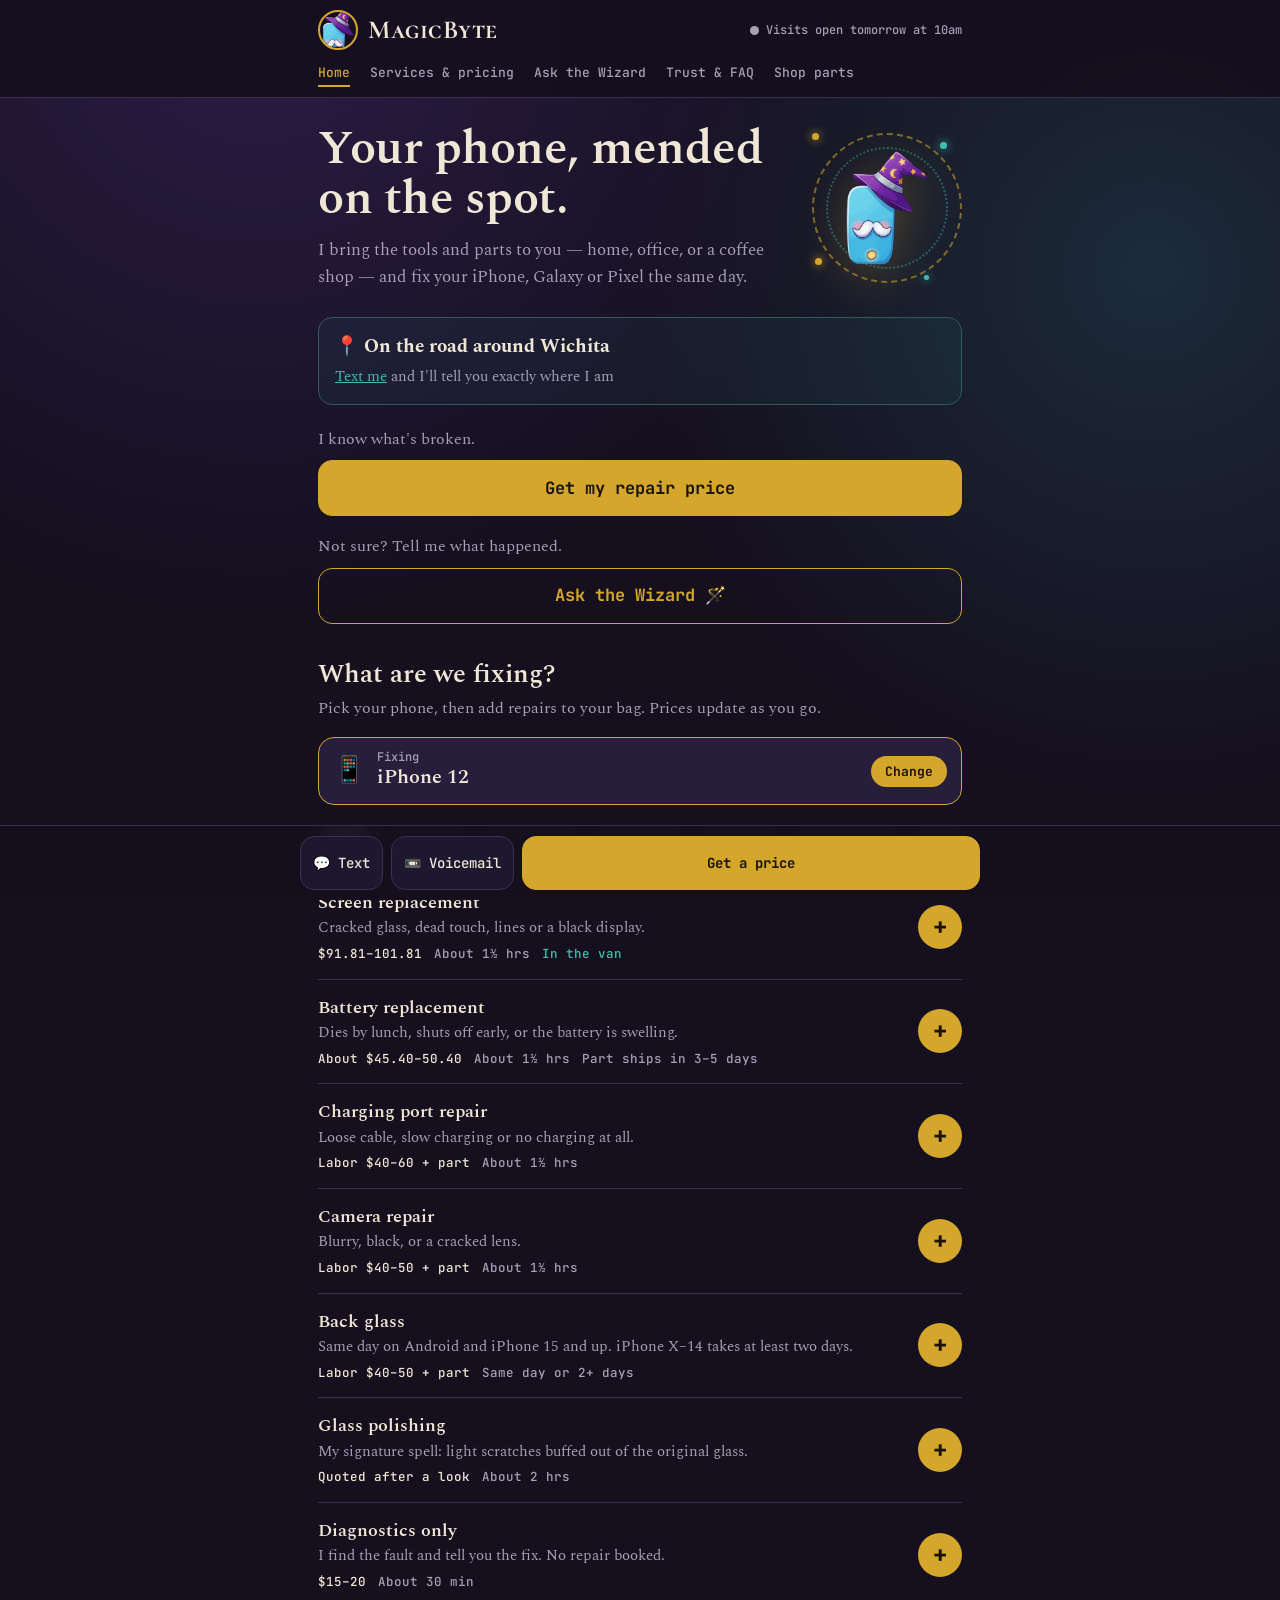
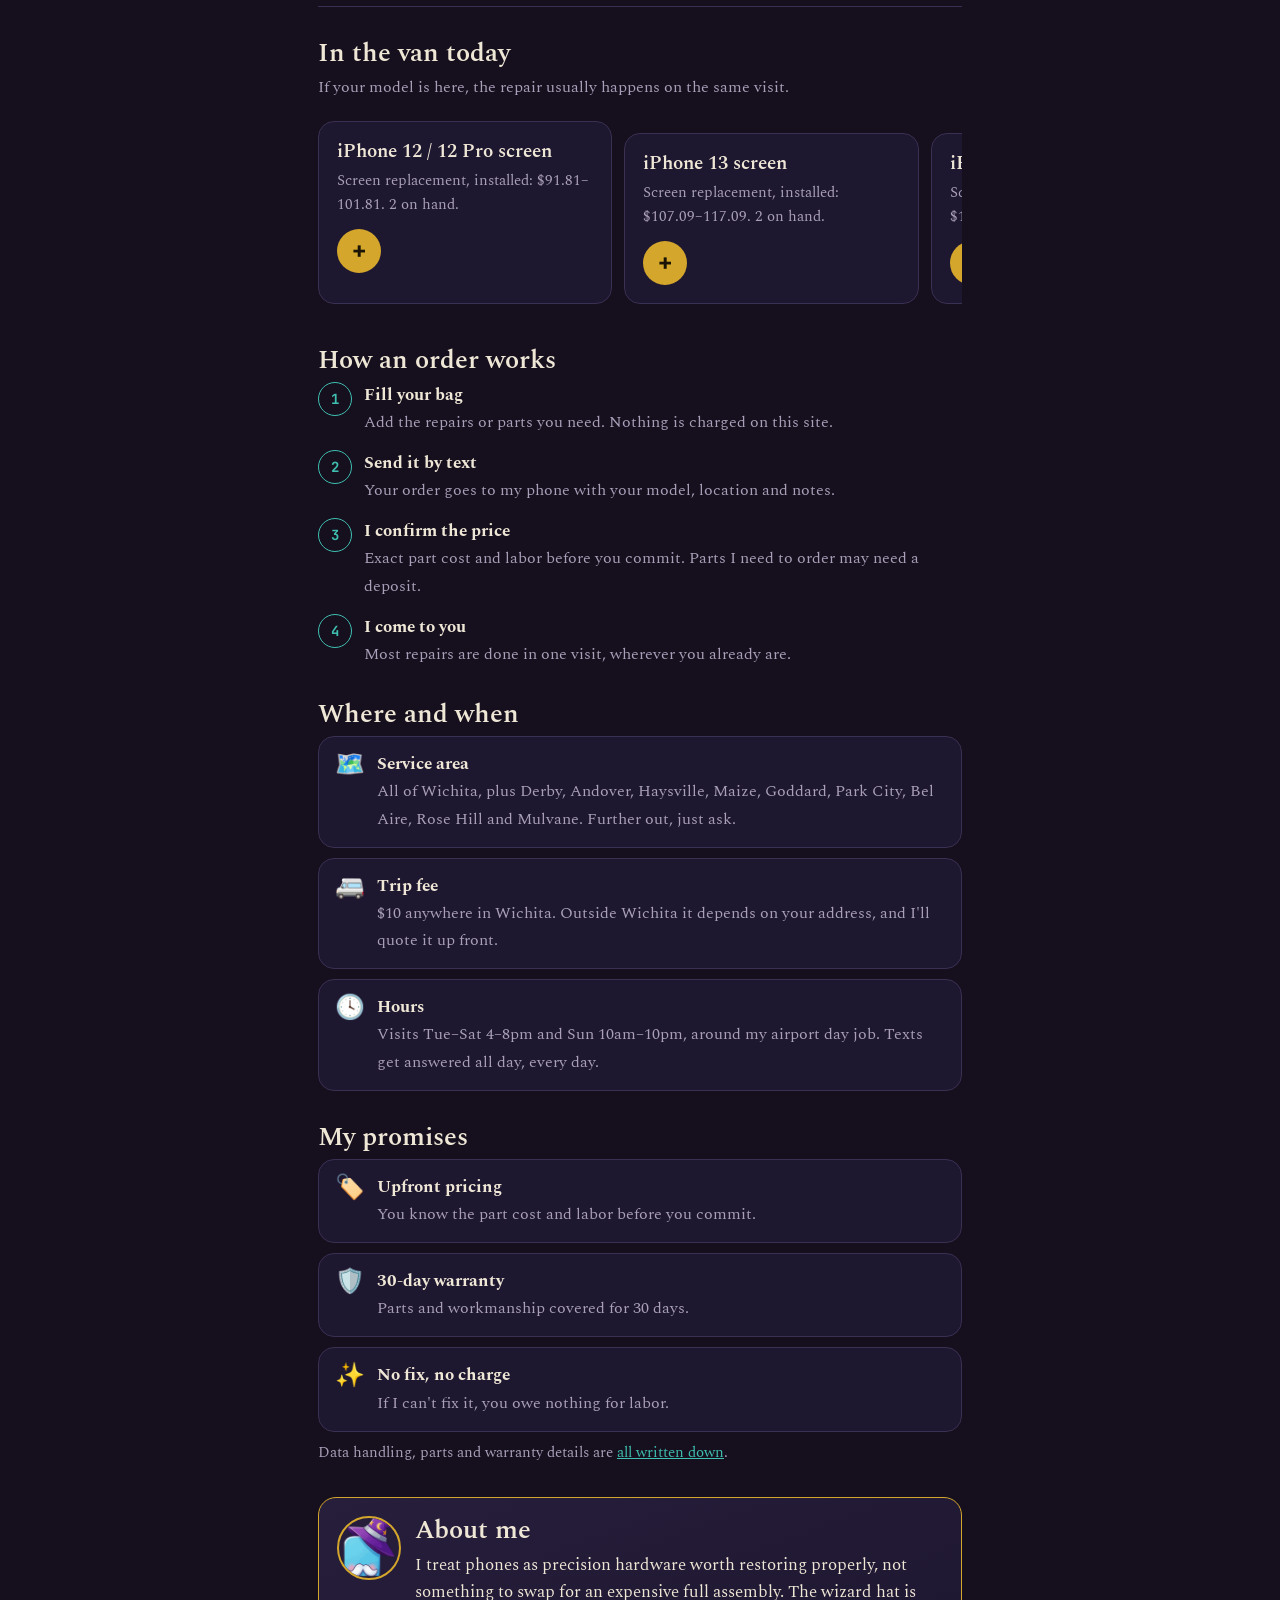
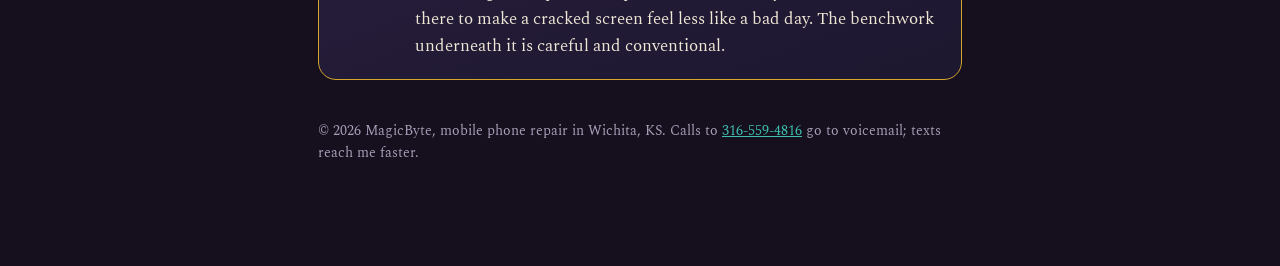
==== commit b46582e3: "Model picker, screen prices table, orbit mascot; real hours/stock/prices re-applied" ====
--- a/index.html
+++ b/index.html
@@ -50,7 +50,7 @@
       <h1>Your phone, mended on the spot.</h1>
       <p>I bring the tools and parts to you — home, office, or a coffee shop — and fix your iPhone, Galaxy or Pixel the same day.</p>
     </div>
-    <img src="assets/mascot.png" alt="MagicByte's wizard-hat phone mascot">
+    <div class="orbit" aria-hidden="true"><i></i><i></i><i></i><i></i><img src="assets/mascot.png" alt=""></div>
   </div>
 
   <div class="where">
@@ -87,26 +87,28 @@
 
   <section aria-labelledby="areaH">
     <h2 id="areaH">Where and when</h2>
-    <div class="facts">
-      <div class="fact"><strong>Service area</strong><span>All of Wichita, plus Derby, Andover, Haysville, Maize, Goddard, Park City, Bel Aire, Rose Hill and Mulvane. Further out, just ask.</span></div>
-      <div class="fact"><strong>Trip fee</strong><span>$10 anywhere in Wichita. Outside Wichita it depends on your address, and I'll quote it up front.</span></div>
-      <div class="fact"><strong>Hours</strong><span>Visits Tue–Sat 4–8pm and Sun 10am–10pm, around my airport day job. Texts get answered all day, every day.</span></div>
+    <div class="boxes">
+      <div class="box"><span class="ico">🗺️</span><div><strong>Service area</strong><span>All of Wichita, plus Derby, Andover, Haysville, Maize, Goddard, Park City, Bel Aire, Rose Hill and Mulvane. Further out, just ask.</span></div></div>
+      <div class="box"><span class="ico">🚐</span><div><strong>Trip fee</strong><span>$10 anywhere in Wichita. Outside Wichita it depends on your address, and I'll quote it up front.</span></div></div>
+      <div class="box"><span class="ico">🕓</span><div><strong>Hours</strong><span>Visits Tue–Sat 4–8pm and Sun 10am–10pm, around my airport day job. Texts get answered all day, every day.</span></div></div>
     </div>
   </section>
 
   <section aria-labelledby="promH">
     <h2 id="promH">My promises</h2>
-    <div class="facts">
-      <div class="fact"><strong>Upfront pricing</strong><span>You know the part cost and labor before you commit.</span></div>
-      <div class="fact"><strong>30-day warranty</strong><span>Parts and workmanship covered for 30 days.</span></div>
-      <div class="fact"><strong>No fix, no charge</strong><span>If I can't fix it, you owe nothing for labor.</span></div>
+    <div class="boxes">
+      <div class="box"><span class="ico">🏷️</span><div><strong>Upfront pricing</strong><span>You know the part cost and labor before you commit.</span></div></div>
+      <div class="box"><span class="ico">🛡️</span><div><strong>30-day warranty</strong><span>Parts and workmanship covered for 30 days.</span></div></div>
+      <div class="box"><span class="ico">✨</span><div><strong>No fix, no charge</strong><span>If I can't fix it, you owe nothing for labor.</span></div></div>
     </div>
     <p class="note">Data handling, parts and warranty details are <a href="trust.html">all written down</a>.</p>
   </section>
 
   <section aria-labelledby="aboutH">
+    <div class="about"><img src="assets/mascot-icon.png" alt=""><div>
     <h2 id="aboutH">About me</h2>
     <p>I treat phones as precision hardware worth restoring properly, not something to swap for an expensive full assembly. The wizard hat is there to make a cracked screen feel less like a bad day. The benchwork underneath it is careful and conventional.</p>
+    </div></div>
   </section>
   <footer>© 2026 MagicByte, mobile phone repair in Wichita, KS. Calls to <a href="tel:+13165594816">316-559-4816</a> go to voicemail; texts reach me faster.</footer>
 </main>
--- a/assets/mb.css
+++ b/assets/mb.css
@@ -186,3 +186,50 @@
 .track span{color:var(--muted);font-size:15px}
 @media (min-width:700px){.vcard{flex-basis:46%}}
 @media (max-width:370px){.dbtn{padding:0 9px;font-size:13px}.brand{font-size:22px}}
+
+/* model picker */
+.modelbtn{width:100%;display:grid;grid-template-columns:auto 1fr auto;align-items:center;gap:12px;text-align:left;cursor:pointer;
+  background:var(--panel-2);border:1.5px solid var(--gold);border-radius:16px;padding:12px 14px;color:var(--text)}
+.modelbtn .mb-ico{font-size:26px}
+.modelbtn small{display:block;font:500 12px/1.2 var(--mono);color:var(--muted)}
+.modelbtn b{font:600 20px/1.2 var(--serif)}
+.modelbtn .mb-chg{font:700 13px/1 var(--mono);color:var(--gold-ink);background:var(--gold);border-radius:999px;padding:9px 14px}
+.mgrid{display:grid;grid-template-columns:1fr 1fr;gap:8px;margin-top:14px}
+.mchip{border:1px solid var(--line);background:var(--bg);border-radius:12px;padding:14px 10px;font:500 15px/1.2 var(--serif);cursor:pointer;color:var(--text);text-align:left}
+.mchip[aria-pressed="true"]{border-color:var(--gold);box-shadow:inset 0 0 0 1px var(--gold);background:var(--panel-2)}
+
+/* floating wizard in its orbit */
+.orbit{position:relative;width:150px;height:150px;justify-self:center}
+.orbit::before,.orbit::after{content:"";position:absolute;border-radius:50%}
+.orbit::before{inset:0;border:2px dashed rgba(212,167,44,.55);animation:spin 40s linear infinite}
+.orbit::after{inset:14px;border:2px dotted rgba(63,191,176,.4);animation:spin 28s linear infinite reverse}
+.orbit img{position:absolute;inset:18px;width:auto;height:calc(100% - 36px);margin:auto;filter:drop-shadow(0 10px 24px rgba(212,167,44,.3));animation:float 4s ease-in-out infinite}
+.orbit i{position:absolute;width:7px;height:7px;border-radius:50%;background:var(--gold);box-shadow:0 0 10px var(--gold);animation:twinkle 3s ease-in-out infinite}
+.orbit i:nth-child(2){top:6%;right:10%;background:var(--teal);box-shadow:0 0 10px var(--teal);animation-delay:1s}
+.orbit i:nth-child(3){bottom:12%;left:2%;animation-delay:.5s}
+.orbit i:nth-child(4){bottom:2%;right:22%;width:5px;height:5px;background:var(--teal);box-shadow:0 0 8px var(--teal);animation-delay:1.8s}
+@keyframes spin{to{transform:rotate(360deg)}}
+@keyframes float{50%{transform:translateY(-8px)}}
+@keyframes twinkle{50%{opacity:.25}}
+.hero{grid-template-columns:1fr 150px}
+@media (max-width:420px){.hero{grid-template-columns:1fr 112px}.orbit{width:112px;height:112px}}
+
+/* boxed blocks to break up text */
+.boxes{display:grid;gap:10px}
+.box{background:var(--panel);border:1px solid var(--line);border-radius:16px;padding:14px 16px;display:grid;grid-template-columns:auto 1fr;gap:12px;align-items:start}
+.box .ico{font-size:24px;line-height:1.2}
+.box strong{display:block}
+.box span{color:var(--muted);font-size:16px}
+.about{display:grid;grid-template-columns:64px 1fr;gap:14px;align-items:start;background:linear-gradient(160deg,var(--panel-2),var(--panel));border:1px solid var(--gold);border-radius:18px;padding:18px}
+.about img{width:64px;height:64px;border-radius:50%;border:2px solid var(--gold)}
+.about p:last-child{margin:0}
+.svc{display:grid;grid-template-columns:auto 1fr auto;gap:12px;align-items:center}
+.svc .ico{font-size:26px}
+.svc .lp{font:700 16px/1.2 var(--mono);color:var(--gold);text-align:right}
+.svc .lp small{display:block;font-weight:500;font-size:12px;color:var(--muted)}
+table.prices{width:100%;border-collapse:collapse;font-size:16px}
+table.prices th{font:500 12.5px/1 var(--mono);color:var(--muted);text-align:left;padding:0 0 10px}
+table.prices td{padding:11px 0;border-top:1px solid var(--line)}
+table.prices td:last-child,table.prices th:last-child{text-align:right;font-family:var(--mono);font-size:14.5px}
+.tablewrap{overflow-x:auto}
+[hidden]{display:none!important}
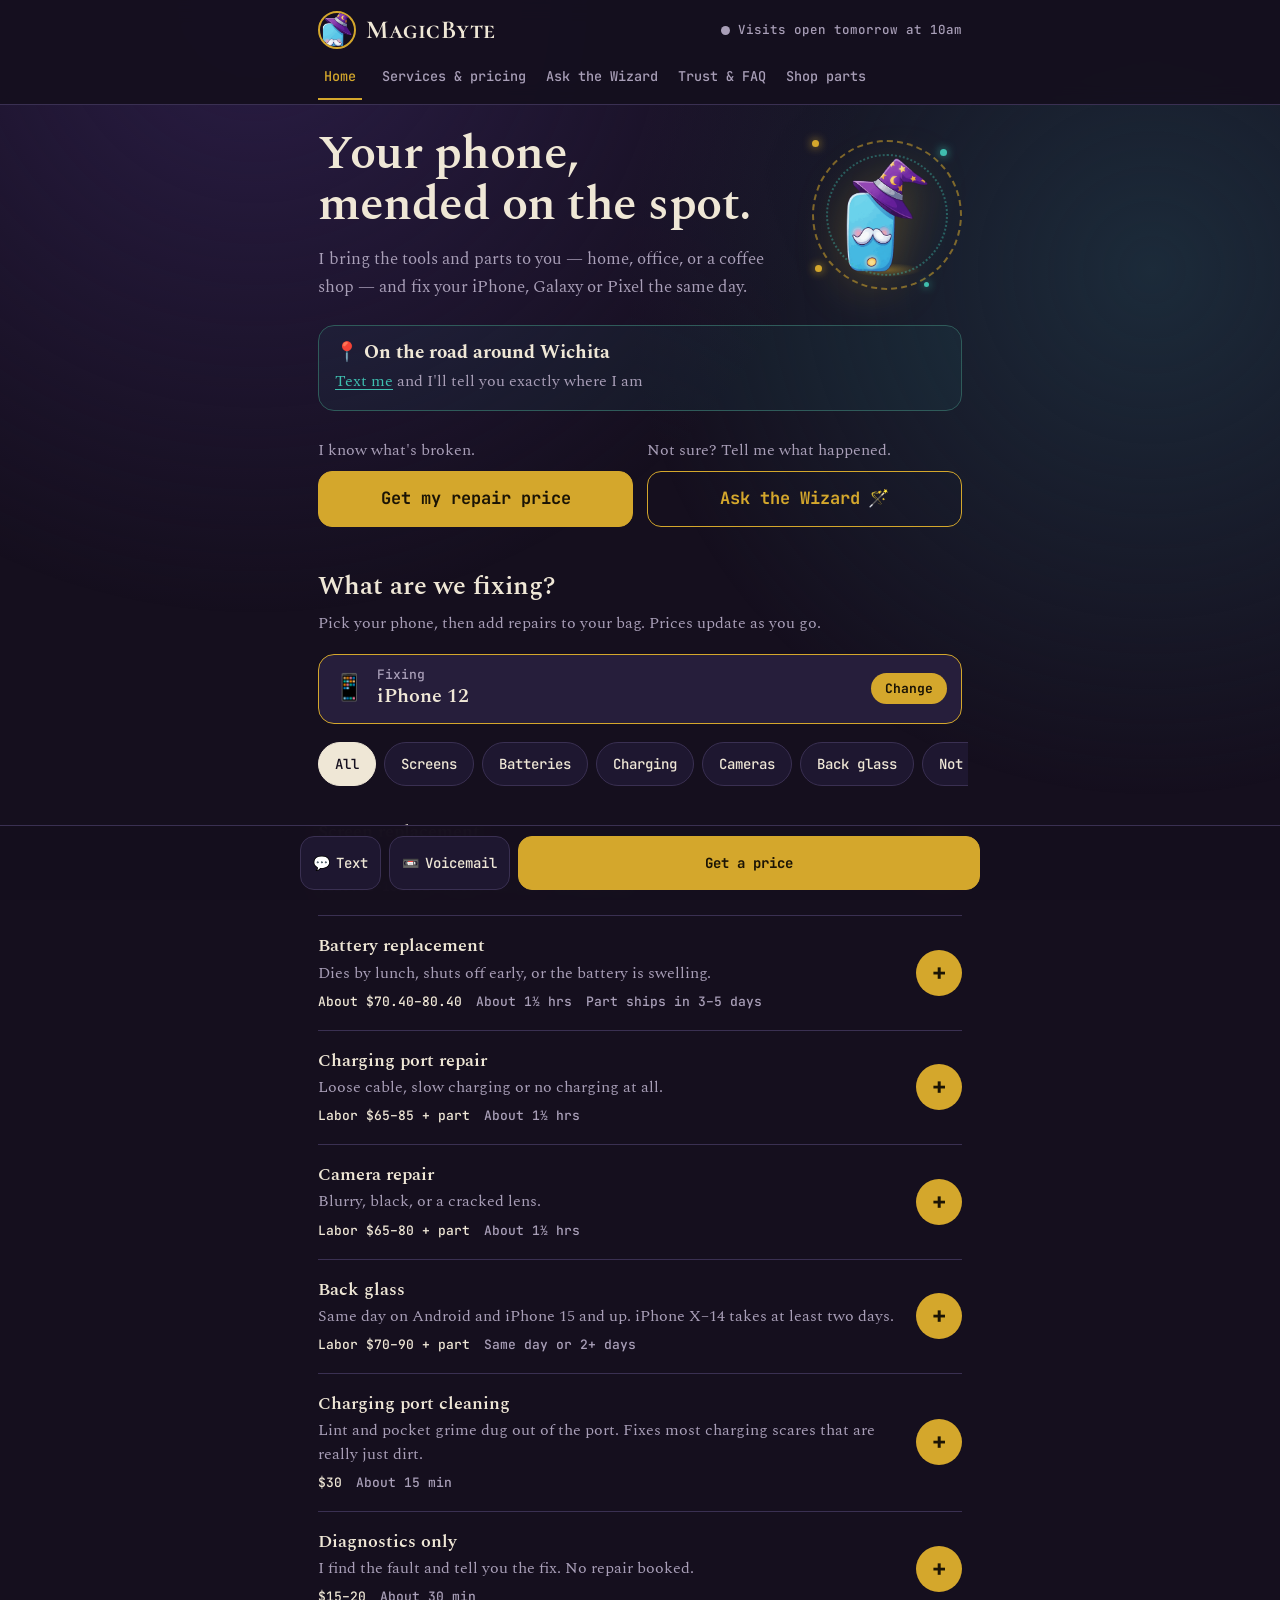
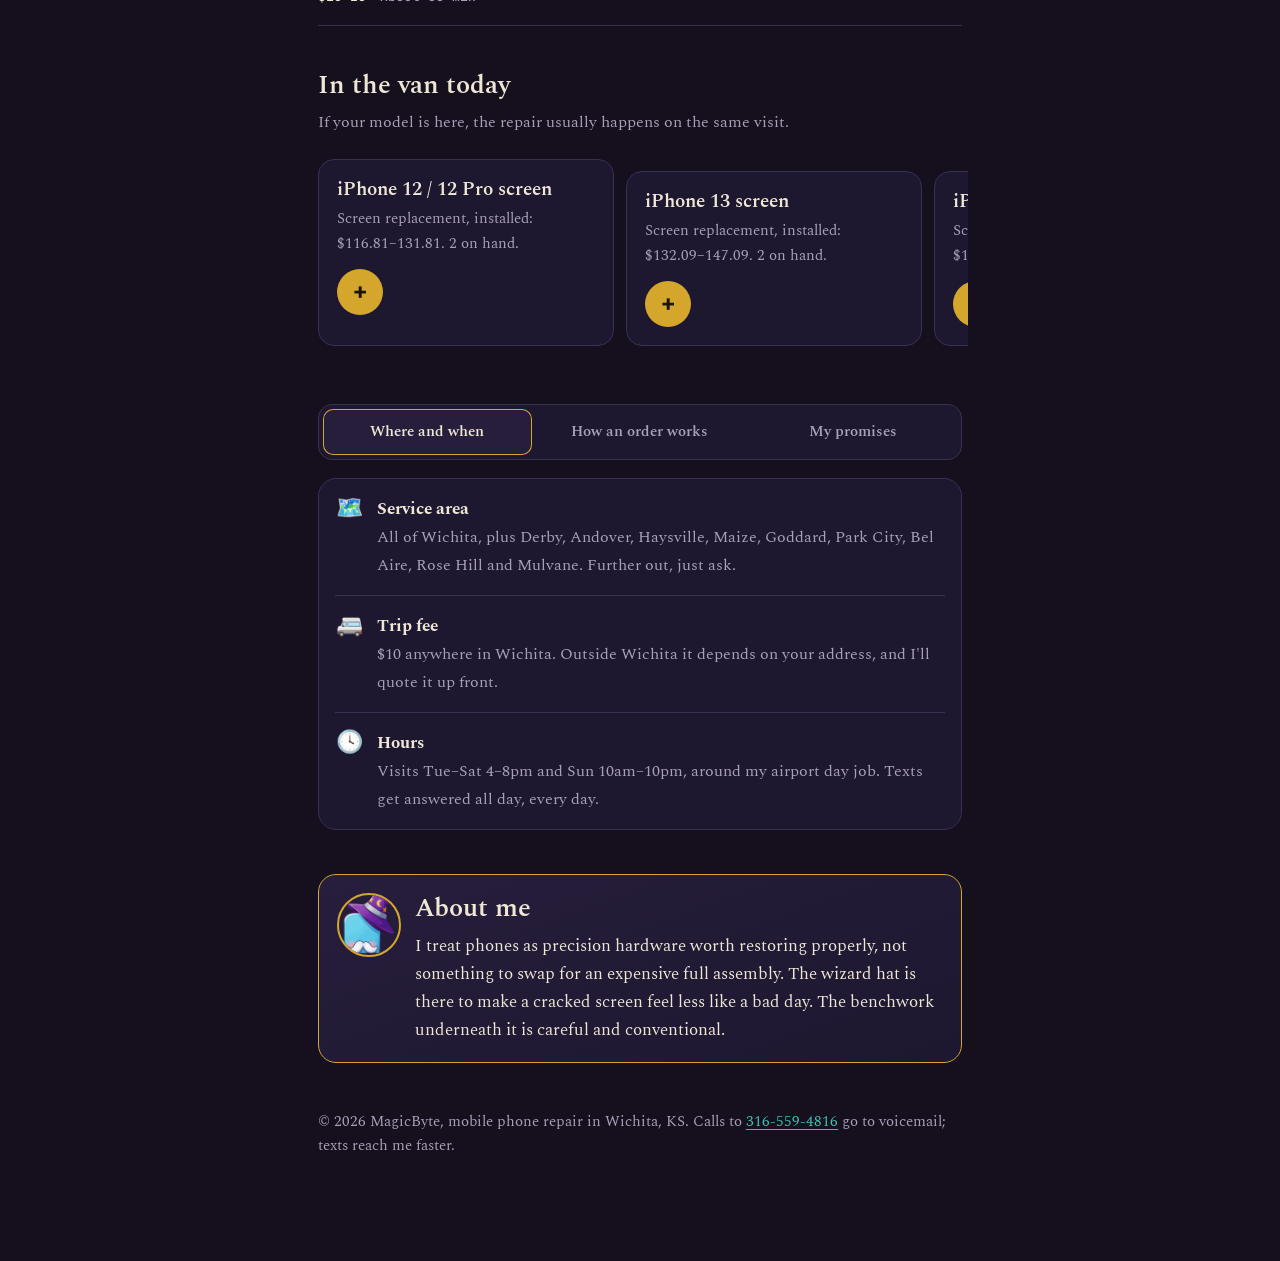
==== commit 60dbb453: "Claude pass: wizard flair, declutter tabs, EDIT ME switches, SEO, accessibility (CHANGELOG.md)" ====
--- a/index.html
+++ b/index.html
@@ -1,15 +1,19 @@
 <!DOCTYPE html>
 <html lang="en">
 <head>
-<title>MagicByte · Mobile Phone Repair in Wichita, KS</title>
-<meta name="description" content="Mobile phone repair that comes to you in Wichita, KS. iPhone, Samsung Galaxy and Google Pixel — screens, batteries, charging ports and cameras, same day. Part cost plus labor, quoted up front.">
-<meta property="og:title" content="MagicByte · Mobile Phone Repair in Wichita, KS">
-<meta property="og:description" content="A one-person mobile phone repair shop. I come to you, same day, with the tools and parts to revive your device.">
-<meta property="og:image" content="assets/og-image.png">
-<meta property="og:type" content="website">
-<meta name="twitter:card" content="summary_large_image">
 <meta charset="utf-8">
 <meta name="viewport" content="width=device-width, initial-scale=1, viewport-fit=cover">
+<title>Mobile Phone Repair in Wichita, KS | MagicByte</title>
+<meta name="description" content="Mobile phone repair in Wichita, KS that comes to you. Screens, batteries, charging ports and cameras for iPhone, Galaxy and Pixel, priced as part cost plus labor.">
+<link rel="canonical" href="https://wizard-sys-source.github.io/magicbyte-site/">
+<meta property="og:type" content="website">
+<meta property="og:site_name" content="MagicByte">
+<meta property="og:locale" content="en_US">
+<meta property="og:title" content="Mobile Phone Repair in Wichita, KS | MagicByte">
+<meta property="og:description" content="Mobile phone repair in Wichita, KS that comes to you. Screens, batteries, charging ports and cameras for iPhone, Galaxy and Pixel, priced as part cost plus labor.">
+<meta property="og:url" content="https://wizard-sys-source.github.io/magicbyte-site/">
+<meta property="og:image" content="https://wizard-sys-source.github.io/magicbyte-site/assets/og-image.png">
+<meta name="twitter:card" content="summary_large_image">
 <meta name="theme-color" content="#150f1e">
 <link rel="icon" href="assets/mascot-icon.png">
 <link rel="preconnect" href="https://fonts.googleapis.com">
@@ -52,15 +56,16 @@
     </div>
     <div class="orbit" aria-hidden="true"><i></i><i></i><i></i><i></i><img src="assets/mascot.png" alt=""></div>
   </div>
+  <div class="promo" data-slot="promo" hidden></div>
 
   <div class="where">
-    <strong>📍 On the road around Wichita</strong>
+    <strong><span aria-hidden="true">📍</span> On the road around Wichita</strong>
     <span><a href="sms:+13165594816">Text me</a> and I'll tell you exactly where I am.</span>
   </div>
 
   <div class="choices">
     <div class="choice"><p>I know what's broken.</p><a class="btn solid" href="#order">Get my repair price</a></div>
-    <div class="choice"><p>Not sure? Tell me what happened.</p><a class="btn" href="book.html">Ask the Wizard 🪄</a></div>
+    <div class="choice"><p>Not sure? Tell me what happened.</p><a class="btn" href="book.html">Ask the Wizard <span aria-hidden="true">🪄</span></a></div>
   </div>
 
   <section id="order" aria-labelledby="orderH">
@@ -75,34 +80,38 @@
     <div class="van" id="van"></div>
   </section>
 
-  <section aria-labelledby="howH">
-    <h2 id="howH">How an order works</h2>
-    <ol class="steps">
-      <li><div><strong>Fill your bag</strong><span>Add the repairs or parts you need. Nothing is charged on this site.</span></div></li>
-      <li><div><strong>Send it by text</strong><span>Your order goes to my phone with your model, location and notes.</span></div></li>
-      <li><div><strong>I confirm the price</strong><span>Exact part cost and labor before you commit. Parts I need to order may need a deposit.</span></div></li>
-      <li><div><strong>I come to you</strong><span>Most repairs are done in one visit, wherever you already are.</span></div></li>
-    </ol>
-  </section>
+  <!-- Three tabs on phones with JavaScript; three plain sections without it. Tab labels are these headings. -->
+  <div class="tabs" data-tabs>
+    <section id="where-when" aria-labelledby="areaH" data-tab>
+      <h2 id="areaH">Where and when</h2>
+      <div class="boxes">
+        <div class="box"><span class="ico" aria-hidden="true">🗺️</span><div><strong>Service area</strong><span>All of Wichita, plus Derby, Andover, Haysville, Maize, Goddard, Park City, Bel Aire, Rose Hill and Mulvane. Further out, just ask.</span></div></div>
+        <div class="box"><span class="ico" aria-hidden="true">🚐</span><div><strong>Trip fee</strong><span>$10 anywhere in Wichita. Outside Wichita it depends on your address, and I'll quote it up front.</span></div></div>
+        <div class="box"><span class="ico" aria-hidden="true">🕓</span><div><strong>Hours</strong><span>Visits Tue–Sat 4–8pm and Sun 10am–10pm, around my airport day job. Texts get answered all day, every day.</span></div></div>
+        <div class="box" data-slot="airport" hidden></div>
+      </div>
+    </section>
 
-  <section aria-labelledby="areaH">
-    <h2 id="areaH">Where and when</h2>
-    <div class="boxes">
-      <div class="box"><span class="ico">🗺️</span><div><strong>Service area</strong><span>All of Wichita, plus Derby, Andover, Haysville, Maize, Goddard, Park City, Bel Aire, Rose Hill and Mulvane. Further out, just ask.</span></div></div>
-      <div class="box"><span class="ico">🚐</span><div><strong>Trip fee</strong><span>$10 anywhere in Wichita. Outside Wichita it depends on your address, and I'll quote it up front.</span></div></div>
-      <div class="box"><span class="ico">🕓</span><div><strong>Hours</strong><span>Visits Tue–Sat 4–8pm and Sun 10am–10pm, around my airport day job. Texts get answered all day, every day.</span></div></div>
-    </div>
-  </section>
+    <section id="how" aria-labelledby="howH" data-tab>
+      <h2 id="howH">How an order works</h2>
+      <ol class="steps">
+        <li><div><strong>Fill your bag</strong><span>Add the repairs or parts you need. Nothing is charged on this site.</span></div></li>
+        <li><div><strong>Send it by text</strong><span>Your order goes to my phone with your model, location and notes.</span></div></li>
+        <li><div><strong>I confirm the price</strong><span>Exact part cost and labor before you commit. Parts I need to order may need a deposit.</span></div></li>
+        <li><div><strong>I come to you</strong><span>Most repairs are done in one visit, wherever you already are.</span></div></li>
+      </ol>
+    </section>
 
-  <section aria-labelledby="promH">
-    <h2 id="promH">My promises</h2>
-    <div class="boxes">
-      <div class="box"><span class="ico">🏷️</span><div><strong>Upfront pricing</strong><span>You know the part cost and labor before you commit.</span></div></div>
-      <div class="box"><span class="ico">🛡️</span><div><strong>30-day warranty</strong><span>Parts and workmanship covered for 30 days.</span></div></div>
-      <div class="box"><span class="ico">✨</span><div><strong>No fix, no charge</strong><span>If I can't fix it, you owe nothing for labor.</span></div></div>
-    </div>
-    <p class="note">Data handling, parts and warranty details are <a href="trust.html">all written down</a>.</p>
-  </section>
+    <section id="promises" aria-labelledby="promH" data-tab>
+      <h2 id="promH">My promises</h2>
+      <div class="boxes">
+        <div class="box"><span class="ico" aria-hidden="true">🏷️</span><div><strong>Upfront pricing</strong><span>You know the part cost and labor before you commit.</span></div></div>
+        <div class="box"><span class="ico" aria-hidden="true">🛡️</span><div><strong>30-day warranty</strong><span>Parts and workmanship covered for 30 days.</span></div></div>
+        <div class="box"><span class="ico" aria-hidden="true">✨</span><div><strong>No fix, no charge</strong><span>If I can't fix it, you owe nothing for labor.</span></div></div>
+      </div>
+      <p class="note">Data handling, parts and warranty details are <a href="trust.html">all written down</a>.</p>
+    </section>
+  </div>
 
   <section aria-labelledby="aboutH">
     <div class="about"><img src="assets/mascot-icon.png" alt=""><div>
--- a/assets/mb.css
+++ b/assets/mb.css
@@ -1,98 +1,115 @@
 /* MagicByte shared styles — every page uses this file */
 :root{
   --bg:#150f1e; --panel:#1e1730; --panel-2:#261e3b; --line:#3a3052;
+  --line-strong:#74679a;                 /* borders of things you type into: 3.7:1 on the background */
   --gold:#d4a72c; --gold-ink:#1b1405; --teal:#3fbfb0; --text:#efe7d6;
   --muted:#a99fb8; --danger:#e58a7c;
   --serif:"Spectral",Georgia,"Times New Roman",serif;
   --caps:"Cormorant SC","Cormorant Garamond",Georgia,serif;
   --mono:"JetBrains Mono",ui-monospace,Menlo,Consolas,monospace;
   --dock:76px;
+  --section:44px;                        /* space between page sections */
   box-sizing:border-box;
 }
 *,*::before,*::after{box-sizing:inherit}
-html{scroll-behavior:smooth;scroll-padding-top:150px}
-@media (prefers-reduced-motion:reduce){html{scroll-behavior:auto}*{animation:none!important;transition:none!important}}
-body{margin:0;background:var(--bg);color:var(--text);font:400 17px/1.6 var(--serif);
-  padding-bottom:calc(var(--dock) + env(safe-area-inset-bottom,0px) + 16px);
-  background-image:radial-gradient(circle at 20% 0%,#2a1d45 0,transparent 45%),radial-gradient(circle at 90% 30%,#1c2b3a 0,transparent 40%);background-attachment:fixed}
-a{color:var(--teal)}
+html{scroll-behavior:smooth;scroll-padding-top:130px;-webkit-text-size-adjust:100%;text-size-adjust:100%}
+html.tucks{scroll-padding-top:20px}     /* the header tucks away on the way down */
+@media (prefers-reduced-motion:reduce){
+  html{scroll-behavior:auto}
+  *,*::before,*::after{animation:none!important;transition:none!important}
+}
+body{margin:0;background:var(--bg);color:var(--text);font:400 17px/1.65 var(--serif);
+  padding-bottom:calc(var(--dock) + env(safe-area-inset-bottom,0px) + 16px)}
+/* night-sky glow on its own fixed layer: same look, much cheaper to scroll on a phone */
+body::before{content:"";position:fixed;inset:0;z-index:-1;pointer-events:none;
+  background:radial-gradient(circle at 20% 0%,#2a1d45 0,transparent 45%),radial-gradient(circle at 90% 30%,#1c2b3a 0,transparent 40%)}
+a{color:var(--teal);text-underline-offset:.18em}
 img{max-width:100%;display:block}
 button,select,input,textarea{font:inherit;color:inherit}
-:focus-visible{outline:2px solid var(--teal);outline-offset:3px;border-radius:6px}
+::placeholder{color:var(--muted);opacity:1;font-style:italic}
+:focus-visible{outline:3px solid var(--teal);outline-offset:2px}
 .wrap{max-width:680px;margin:0 auto;padding:0 18px}
 .skip{position:absolute;left:-999px}
-.skip:focus{left:12px;top:12px;background:var(--gold);color:var(--gold-ink);padding:8px 12px;z-index:99}
-.sr{position:absolute;width:1px;height:1px;overflow:hidden;clip:rect(0 0 0 0)}
+.skip:focus{left:12px;top:12px;background:var(--gold);color:var(--gold-ink);padding:12px 16px;z-index:99}
+.sr,.tab-h{position:absolute!important;width:1px;height:1px;margin:-1px;padding:0;border:0;overflow:hidden;clip:rect(0 0 0 0);clip-path:inset(50%);white-space:nowrap}
 
 /* header */
-header.top{position:sticky;top:0;z-index:30;background:rgba(21,15,30,.94);backdrop-filter:blur(10px);border-bottom:1px solid var(--line);padding-top:env(safe-area-inset-top,0px)}
-.brandrow{display:flex;align-items:center;justify-content:space-between;gap:12px;padding:10px 0 6px}
-.brand{display:flex;align-items:center;gap:10px;text-decoration:none;color:var(--text);font:700 26px/1 var(--caps);letter-spacing:.02em}
-.brand img{width:40px;height:40px;border-radius:50%;border:2px solid var(--gold)}
-.status{display:flex;align-items:center;gap:7px;font:500 12px/1.25 var(--mono);color:var(--muted);text-align:right;max-width:46%}
+header.top{position:sticky;top:0;z-index:30;background:rgba(21,15,30,.94);backdrop-filter:blur(10px);-webkit-backdrop-filter:blur(10px);
+  border-bottom:1px solid var(--line);padding-top:env(safe-area-inset-top,0px);transition:transform .28s cubic-bezier(.2,.8,.2,1)}
+header.top.tuck{transform:translateY(calc(-100% - 2px))}
+.brandrow{display:flex;align-items:center;justify-content:space-between;gap:12px;padding:6px 0 0}
+.brand{display:flex;align-items:center;gap:10px;min-height:48px;text-decoration:none;color:var(--text);font:700 26px/1 var(--caps);letter-spacing:.02em}
+.brand img{width:38px;height:38px;border-radius:50%;border:2px solid var(--gold)}
+.status{display:flex;align-items:center;gap:8px;font:500 12.5px/1.3 var(--mono);color:var(--muted);text-align:right;max-width:52%}
 .dot{width:9px;height:9px;border-radius:50%;background:var(--muted);flex:none}
 .dot.on{background:var(--teal);animation:pulse 2s infinite}
 @keyframes pulse{0%{box-shadow:0 0 0 0 rgba(63,191,176,.6)}70%{box-shadow:0 0 0 8px rgba(63,191,176,0)}100%{box-shadow:0 0 0 0 rgba(63,191,176,0)}}
-nav.links{display:flex;gap:20px;overflow-x:auto;padding:4px 0 10px;scrollbar-width:none}
+/* the padding keeps keyboard focus rings from being cut off by the sideways scroll */
+nav.links{display:flex;gap:20px;overflow-x:auto;padding:5px 6px 4px;margin:-3px -6px 0;scrollbar-width:none}
 nav.links::-webkit-scrollbar{display:none}
-nav.links a{flex:none;color:var(--muted);text-decoration:none;font:500 13px/1 var(--mono);padding:6px 0;border-bottom:2px solid transparent}
+nav.links a{flex:none;display:flex;align-items:center;justify-content:center;min-height:44px;min-width:44px;color:var(--muted);text-decoration:none;font:500 13.5px/1 var(--mono);border-bottom:2px solid transparent}
 nav.links a[aria-current]{color:var(--gold);border-color:var(--gold)}
 
 /* page type */
-.hero{padding:26px 0 8px;display:grid;grid-template-columns:1fr 120px;gap:12px;align-items:center}
+.hero{padding:24px 0 4px;display:grid;grid-template-columns:1fr 150px;gap:14px;align-items:center}
 .hero.solo{grid-template-columns:1fr}
-h1{font:600 clamp(34px,8vw,48px)/1.05 var(--serif);margin:0 0 12px;letter-spacing:-.01em}
+h1{font:600 clamp(34px,8vw,48px)/1.06 var(--serif);margin:0 0 14px;letter-spacing:-.01em;text-wrap:balance}
 .hero p{margin:0;color:var(--muted)}
 .hero img{width:120px;filter:drop-shadow(0 8px 24px rgba(212,167,44,.25))}
-section{padding:28px 0 4px}
-h2{font:600 26px/1.15 var(--serif);margin:0 0 6px}
+section{padding:var(--section) 0 0}
+section.tight{padding-top:20px}
+h2{font:600 26px/1.18 var(--serif);margin:0 0 8px;text-wrap:balance}
 h3{font:600 19px/1.3 var(--serif);margin:0 0 4px}
-.sub{color:var(--muted);margin:0 0 16px;font-size:16px}
-.note{color:var(--muted);font-size:14.5px;margin:10px 0 0}
+.sub{color:var(--muted);margin:0 0 18px;font-size:16px}
+.note{color:var(--muted);font-size:15px;margin:14px 0 0}
 p{margin:0 0 12px}
-
-.where{margin:18px 0 6px;padding:14px 16px;border:1px solid #2f5b5a;border-radius:14px;background:rgba(63,191,176,.06)}
-.where strong{display:block;font-size:19px}
-.where span{color:var(--muted);font-size:15px}
-
-.choices{display:grid;gap:18px;margin:22px 0 8px}
+.mt{margin-top:16px}
+
+.where{margin:20px 0 0;padding:14px 16px;border:1px solid #2f5b5a;border-radius:16px;background:rgba(63,191,176,.06)}
+.where strong{display:block;font-size:19px;line-height:1.35;margin-bottom:2px}
+.where > span{color:var(--muted);font-size:15.5px}
+
+.choices{display:grid;grid-template-columns:repeat(auto-fit,minmax(250px,1fr));gap:16px 14px;margin:26px 0 0}
+.choice{display:flex;flex-direction:column;justify-content:flex-end}
 .choice p{margin:0 0 8px;color:var(--muted);font-size:16px}
 .btn{display:flex;align-items:center;justify-content:center;gap:8px;width:100%;min-height:56px;border-radius:14px;border:1.5px solid var(--gold);background:transparent;color:var(--gold);font:700 17px/1 var(--mono);text-decoration:none;cursor:pointer;padding:0 18px;text-align:center}
 .btn.solid{background:var(--gold);color:var(--gold-ink)}
-.btn.small{min-height:46px;font-size:15px}
+.btn.small{min-height:48px;font-size:15px}
 .btn:active{transform:scale(.98)}
 .btn[disabled]{opacity:.5;cursor:not-allowed}
 
 /* picker + chips + menu */
 .seg{display:grid;grid-template-columns:repeat(4,1fr);gap:6px;background:var(--panel);padding:5px;border-radius:14px;border:1px solid var(--line)}
-.seg button{border:0;background:transparent;padding:11px 4px;border-radius:10px;font:500 14px/1 var(--mono);color:var(--muted);cursor:pointer}
+.seg button{min-height:44px;border:0;background:transparent;padding:6px 4px;border-radius:10px;font:500 14px/1 var(--mono);color:var(--muted);cursor:pointer}
 .seg button[aria-pressed="true"]{background:var(--panel-2);color:var(--text);box-shadow:inset 0 0 0 1px var(--gold)}
 .selectwrap{margin-top:10px;position:relative}
-.selectwrap select{width:100%;appearance:none;background:var(--panel);border:1px solid var(--line);border-radius:12px;padding:14px 44px 14px 16px;font-size:17px}
+.selectwrap select{width:100%;appearance:none;-webkit-appearance:none;background:var(--panel);border:1px solid var(--line-strong);border-radius:12px;padding:14px 44px 14px 16px;font-size:17px}
 .selectwrap::after{content:"";position:absolute;right:18px;top:50%;width:9px;height:9px;border-right:2px solid var(--muted);border-bottom:2px solid var(--muted);transform:translateY(-70%) rotate(45deg);pointer-events:none}
-.chips{position:sticky;top:calc(env(safe-area-inset-top,0px) + 104px);z-index:20;background:var(--bg);display:flex;gap:8px;overflow-x:auto;padding:12px 0;margin:8px 0 0;scrollbar-width:none}
+/* filters scroll sideways; the padding keeps focus rings visible */
+.chips{display:flex;gap:8px;overflow-x:auto;padding:12px 6px;margin:6px -6px 0;scrollbar-width:none}
 .chips::-webkit-scrollbar{display:none}
-.chips button{flex:none;border:1px solid var(--line);background:var(--panel);color:var(--text);border-radius:999px;padding:9px 15px;font:500 14px/1 var(--mono);cursor:pointer}
+.chips button{flex:none;min-height:44px;border:1px solid var(--line);background:var(--panel);color:var(--text);border-radius:999px;padding:0 16px;font:500 14px/1 var(--mono);cursor:pointer}
 .chips button[aria-pressed="true"]{background:var(--text);color:var(--bg);border-color:var(--text)}
 .menu{list-style:none;margin:4px 0 0;padding:0}
-.item{display:grid;grid-template-columns:1fr auto;gap:12px;padding:16px 0;border-bottom:1px solid var(--line)}
+.item{display:grid;grid-template-columns:1fr auto;gap:14px;padding:18px 0;border-bottom:1px solid var(--line)}
 .item h3{margin:0;font-size:18px}
-.item .desc{margin:3px 0 6px;color:var(--muted);font-size:15px;line-height:1.45}
-.meta{display:flex;flex-wrap:wrap;gap:6px 12px;font:500 12.5px/1.4 var(--mono);color:var(--muted)}
+.item .desc{margin:4px 0 8px;color:var(--muted);font-size:15.5px;line-height:1.5}
+.meta{display:flex;flex-wrap:wrap;gap:6px 14px;font:500 13px/1.45 var(--mono);color:var(--muted)}
 .price{color:var(--text)}
 .badge{color:var(--teal)}
+.badge.sm{font:500 13px/1 var(--mono)}
 .side{display:flex;flex-direction:column;align-items:flex-end;justify-content:center}
-.add{width:44px;height:44px;border-radius:50%;border:0;background:var(--gold);color:var(--gold-ink);font:700 24px/1 var(--mono);cursor:pointer}
-.stepper{display:flex;align-items:center;background:var(--panel-2);border:1px solid var(--line);border-radius:999px}
-.stepper button{width:40px;height:40px;border:0;background:transparent;font:700 20px/1 var(--mono);cursor:pointer;color:var(--text)}
-.stepper output{min-width:20px;text-align:center;font:700 15px/1 var(--mono)}
+.add{width:46px;height:46px;border-radius:50%;border:0;background:var(--gold);color:var(--gold-ink);font:700 24px/1 var(--mono);cursor:pointer}
+.stepper{display:flex;align-items:center;background:var(--panel-2);border:1px solid var(--line-strong);border-radius:999px}
+.stepper button{width:44px;height:44px;border:0;background:transparent;border-radius:50%;font:700 20px/1 var(--mono);cursor:pointer;color:var(--text)}
+.stepper o,.stepper output{min-width:20px;text-align:center;font:700 15px/1 var(--mono)}   /* mb.js renders the count as <o> */
 .empty-menu{padding:18px 0;color:var(--muted)}
 
 /* cards */
 .card{background:var(--panel);border:1px solid var(--line);border-radius:16px;padding:18px}
 .card.teal{border-color:#2f5b5a;background:rgba(63,191,176,.06)}
 .card + .card{margin-top:12px}
-.van{display:flex;gap:12px;overflow-x:auto;padding:4px 2px 10px;scroll-snap-type:x mandatory}
+.van{display:flex;gap:12px;overflow-x:auto;padding:6px 6px 14px;margin:0 -6px;scroll-snap-type:x mandatory;scroll-padding:0 6px}
 .vcard{flex:0 0 78%;max-width:300px;scroll-snap-align:start}
 .vcard p{color:var(--muted);font-size:15px}
 .rates{list-style:none;margin:0;padding:0}
@@ -102,31 +119,52 @@
 .rates small{grid-column:1/-1;color:var(--muted);font-size:14.5px}
 
 /* facts + steps */
-.facts{display:grid;gap:12px}
+.facts{display:grid;gap:16px}
 .fact{border-left:3px solid var(--gold);padding:2px 0 2px 14px}
 .fact.teal{border-color:var(--teal)}
 .fact strong{display:block}
 .fact span{color:var(--muted);font-size:16px}
-.steps{list-style:none;counter-reset:s;padding:0;margin:0;display:grid;gap:14px}
-.steps li{counter-increment:s;display:grid;grid-template-columns:34px 1fr;gap:12px}
+.steps{list-style:none;counter-reset:s;padding:0;margin:0;display:grid;gap:16px}
+.steps li{counter-increment:s;display:grid;grid-template-columns:34px 1fr;gap:14px}
 .steps li::before{content:counter(s);width:34px;height:34px;border-radius:50%;border:1.5px solid var(--teal);color:var(--teal);display:grid;place-items:center;font:700 14px/1 var(--mono)}
 .steps strong{display:block}
 .steps span{color:var(--muted);font-size:16px}
 
-/* faq */
+/* faq + disclosures */
 details{border-bottom:1px solid var(--line)}
-summary{list-style:none;cursor:pointer;padding:16px 34px 16px 0;position:relative;font:600 17px/1.35 var(--serif)}
+/* summary sits in a shadow slot in current Chrome, so it does not inherit box-sizing: set it here */
+summary{box-sizing:border-box;list-style:none;cursor:pointer;min-height:48px;padding:15px 36px 15px 0;position:relative;font:600 17px/1.35 var(--serif)}
 summary::-webkit-details-marker{display:none}
-summary::after{content:"+";position:absolute;right:4px;top:13px;font:500 22px/1 var(--mono);color:var(--gold)}
+summary::after{content:"+";position:absolute;right:4px;top:14px;font:500 22px/1 var(--mono);color:var(--gold)}
 details[open] summary::after{content:"−"}
-details > div{padding:0 0 16px;color:var(--muted)}
+details > div{padding:0 0 18px;color:var(--muted)}
+.disclose{border-top:1px solid var(--line)}
+.disclose summary{display:flex;align-items:center;gap:12px}
+.disclose .ico{flex:none;width:28px;text-align:center;font-size:20px;line-height:1}
+.disclose details > div{padding-left:40px}
+
+/* tabs (built from each panel's own heading; without JavaScript the panels simply stack) */
+.tabs.is-on{padding-top:var(--section)}
+.tabs.is-on > [data-tab]{padding-top:0;margin-top:0}
+section .tabs.is-on{padding-top:4px}
+.warranty-note + .tabs{margin-top:14px}
+.tablist{display:grid;grid-auto-flow:column;grid-auto-columns:1fr;gap:4px;margin:0 0 18px;padding:4px;background:var(--panel);border:1px solid var(--line);border-radius:14px}
+.tablist [role="tab"]{min-height:46px;border:0;border-radius:10px;background:transparent;padding:8px 10px;font:600 15px/1.2 var(--serif);color:var(--muted);cursor:pointer}
+.tablist [role="tab"][aria-selected="true"]{background:var(--panel-2);color:var(--text);box-shadow:inset 0 0 0 1px var(--gold)}
+[role="tabpanel"]:focus-visible{outline-offset:6px;border-radius:8px}
+.tab-in{animation:mb-fade .24s ease-out}
+@keyframes mb-fade{from{opacity:0;transform:translateY(4px)}to{opacity:1;transform:none}}
+
+/* two fields side by side on wide screens (Fold open), stacked on narrow ones */
+.pair{display:grid;gap:0 16px}
+@media (min-width:640px){.pair{grid-template-columns:1fr 1fr}}
 
 /* forms */
-.lab{display:block;font:500 13px/1 var(--mono);color:var(--muted);margin:18px 0 8px}
-.field{width:100%;background:var(--bg);border:1px solid var(--line);border-radius:12px;padding:13px 14px;font-size:17px}
+.lab{display:block;font:500 13.5px/1.2 var(--mono);color:var(--muted);margin:18px 0 8px}
+.field{width:100%;background:var(--bg);border:1px solid var(--line-strong);border-radius:12px;padding:13px 14px;font-size:17px}
 textarea.field{min-height:96px;resize:vertical}
 .field[aria-invalid="true"]{border-color:var(--danger)}
-.err{color:var(--danger);font-size:14px;margin:6px 0 0}
+.err{color:var(--danger);font-size:15px;margin:8px 0 0}
 
 /* recorder */
 .orb{width:150px;height:150px;border-radius:50%;margin:8px auto 12px;border:0;cursor:pointer;display:grid;place-items:center;font-size:44px;
@@ -135,10 +173,10 @@
 .orbtxt{text-align:center;font:500 14px/1.4 var(--mono);color:var(--muted)}
 audio{width:100%;margin-top:12px}
 
-footer{padding:36px 0 10px;color:var(--muted);font-size:14px}
+footer{padding:48px 0 10px;color:var(--muted);font-size:14.5px}
 
 /* dock */
-.dock{position:fixed;left:0;right:0;bottom:0;z-index:40;background:rgba(21,15,30,.96);backdrop-filter:blur(10px);border-top:1px solid var(--line);padding:10px 12px calc(10px + env(safe-area-inset-bottom,0px))}
+.dock{position:fixed;left:0;right:0;bottom:0;z-index:40;background:rgba(21,15,30,.96);backdrop-filter:blur(10px);-webkit-backdrop-filter:blur(10px);border-top:1px solid var(--line);padding:10px 12px calc(10px + env(safe-area-inset-bottom,0px))}
 .dock .row{max-width:680px;margin:0 auto;display:grid;grid-template-columns:auto auto 1fr;gap:8px}
 .dbtn{min-height:54px;border-radius:14px;border:1px solid var(--line);background:var(--panel);display:flex;align-items:center;justify-content:center;gap:6px;padding:0 12px;font:500 14px/1 var(--mono);text-decoration:none;color:var(--text);cursor:pointer;white-space:nowrap}
 .dbtn.main{background:var(--gold);border-color:var(--gold);color:var(--gold-ink);font-weight:700}
@@ -148,9 +186,10 @@
 @keyframes bump{40%{transform:scale(1.05)}}
 
 /* toast */
-.toast{position:fixed;left:50%;bottom:calc(var(--dock) + env(safe-area-inset-bottom,0px) + 14px);transform:translate(-50%,20px);opacity:0;z-index:45;background:var(--text);color:var(--bg);border-radius:12px;padding:12px 14px;font-size:15px;display:flex;gap:14px;align-items:center;transition:.25s;pointer-events:none;width:min(92vw,520px)}
+.toast{position:fixed;left:50%;bottom:calc(var(--dock) + env(safe-area-inset-bottom,0px) + 14px);transform:translate(-50%,20px);opacity:0;z-index:45;background:var(--text);color:var(--bg);border-radius:12px;padding:6px 8px 6px 14px;min-height:56px;font-size:15px;display:flex;gap:10px;align-items:center;transition:.25s;pointer-events:none;width:min(92vw,520px)}
 .toast.show{opacity:1;transform:translate(-50%,0);pointer-events:auto}
-.toast button{margin-left:auto;border:0;background:none;color:#6b3fa0;font:700 14px/1 var(--mono);cursor:pointer;white-space:nowrap}
+.toast button{margin-left:auto;min-height:44px;padding:0 10px;border:0;border-radius:8px;background:none;color:#6b3fa0;font:700 14px/1 var(--mono);cursor:pointer;white-space:nowrap}
+.toast :focus-visible{outline-color:#6b3fa0}
 
 /* bag sheet */
 .scrim{position:fixed;inset:0;background:rgba(5,3,10,.6);z-index:50;opacity:0;pointer-events:none;transition:.25s}
@@ -160,14 +199,14 @@
 .grab{width:44px;height:5px;border-radius:5px;background:var(--line);margin:10px auto 0}
 .shead{display:flex;align-items:center;justify-content:space-between;padding:8px 20px 12px;border-bottom:1px solid var(--line)}
 .shead h2{margin:0;font:700 28px/1 var(--caps);color:var(--gold)}
-.x{width:42px;height:42px;border-radius:50%;border:1px solid var(--line);background:transparent;font-size:22px;cursor:pointer;color:var(--text)}
-.sbody{overflow-y:auto;padding:4px 20px calc(24px + env(safe-area-inset-bottom,0px))}
+.x{width:44px;height:44px;border-radius:50%;border:1px solid var(--line-strong);background:transparent;font-size:22px;cursor:pointer;color:var(--text)}
+.sbody{overflow-y:auto;padding:8px 20px calc(24px + env(safe-area-inset-bottom,0px))}
 .line{display:grid;grid-template-columns:1fr auto;gap:8px 12px;padding:16px 0;border-bottom:1px solid var(--line)}
 .line h3{margin:0;font-size:17px}
-.line .for{color:var(--muted);font-size:14px}
+.line .for{color:var(--muted);font-size:14.5px}
 .line .lp{font:500 14px/1.3 var(--mono);text-align:right}
-.line .acts{grid-column:1/-1;display:flex;flex-wrap:wrap;gap:10px;align-items:center}
-.link{border:0;background:none;padding:6px 0;font:500 13.5px/1 var(--mono);cursor:pointer;color:var(--teal)}
+.line .acts{grid-column:1/-1;display:flex;flex-wrap:wrap;gap:4px 14px;align-items:center}
+.link{display:inline-flex;align-items:center;min-height:44px;border:0;background:none;padding:0 2px;font:500 14px/1.2 var(--mono);cursor:pointer;color:var(--teal);text-align:left}
 .link.danger{color:var(--danger)}
 .sum{margin-top:18px;padding:14px 16px;border-radius:14px;background:var(--bg);border:1px solid var(--line)}
 .sum div{display:flex;justify-content:space-between;gap:12px;font:500 14px/1.9 var(--mono);color:var(--muted)}
@@ -180,10 +219,11 @@
 .track li::before{content:"";width:16px;height:16px;border-radius:50%;border:2px solid var(--line);margin:4px 0 0 6px;background:var(--panel)}
 .track li::after{content:"";position:absolute;left:13px;top:24px;bottom:2px;width:2px;background:var(--line)}
 .track li:last-child::after{display:none}
-.track li.done::before{background:var(--teal);border-color:var(--teal)}
+.track li.done::before{background:var(--teal);border-color:var(--teal);animation:mb-pop .7s cubic-bezier(.2,.8,.2,1) both}
 .track li.now::before{border-color:var(--gold);animation:pulse 2s infinite}
 .track strong{display:block}
 .track span{color:var(--muted);font-size:15px}
+@keyframes mb-pop{0%{transform:scale(.3);box-shadow:0 0 0 0 rgba(63,191,176,.75)}55%{transform:scale(1.2)}100%{transform:none;box-shadow:0 0 0 12px rgba(63,191,176,0)}}
 @media (min-width:700px){.vcard{flex-basis:46%}}
 @media (max-width:370px){.dbtn{padding:0 9px;font-size:13px}.brand{font-size:22px}}
 
@@ -191,11 +231,11 @@
 .modelbtn{width:100%;display:grid;grid-template-columns:auto 1fr auto;align-items:center;gap:12px;text-align:left;cursor:pointer;
   background:var(--panel-2);border:1.5px solid var(--gold);border-radius:16px;padding:12px 14px;color:var(--text)}
 .modelbtn .mb-ico{font-size:26px}
-.modelbtn small{display:block;font:500 12px/1.2 var(--mono);color:var(--muted)}
+.modelbtn small{display:block;font:500 13px/1.2 var(--mono);color:var(--muted)}
 .modelbtn b{font:600 20px/1.2 var(--serif)}
 .modelbtn .mb-chg{font:700 13px/1 var(--mono);color:var(--gold-ink);background:var(--gold);border-radius:999px;padding:9px 14px}
 .mgrid{display:grid;grid-template-columns:1fr 1fr;gap:8px;margin-top:14px}
-.mchip{border:1px solid var(--line);background:var(--bg);border-radius:12px;padding:14px 10px;font:500 15px/1.2 var(--serif);cursor:pointer;color:var(--text);text-align:left}
+.mchip{min-height:48px;border:1px solid var(--line);background:var(--bg);border-radius:12px;padding:12px 10px;font:500 15px/1.2 var(--serif);cursor:pointer;color:var(--text);text-align:left}
 .mchip[aria-pressed="true"]{border-color:var(--gold);box-shadow:inset 0 0 0 1px var(--gold);background:var(--panel-2)}
 
 /* floating wizard in its orbit */
@@ -203,33 +243,82 @@
 .orbit::before,.orbit::after{content:"";position:absolute;border-radius:50%}
 .orbit::before{inset:0;border:2px dashed rgba(212,167,44,.55);animation:spin 40s linear infinite}
 .orbit::after{inset:14px;border:2px dotted rgba(63,191,176,.4);animation:spin 28s linear infinite reverse}
-.orbit img{position:absolute;inset:18px;width:auto;height:calc(100% - 36px);margin:auto;filter:drop-shadow(0 10px 24px rgba(212,167,44,.3));animation:float 4s ease-in-out infinite}
+.orbit img{position:absolute;inset:18px;width:auto;height:calc(100% - 36px);margin:auto;filter:drop-shadow(0 10px 24px rgba(212,167,44,.3));animation:mb-hover 5.6s ease-in-out infinite}
 .orbit i{position:absolute;width:7px;height:7px;border-radius:50%;background:var(--gold);box-shadow:0 0 10px var(--gold);animation:twinkle 3s ease-in-out infinite}
-.orbit i:nth-child(2){top:6%;right:10%;background:var(--teal);box-shadow:0 0 10px var(--teal);animation-delay:1s}
-.orbit i:nth-child(3){bottom:12%;left:2%;animation-delay:.5s}
-.orbit i:nth-child(4){bottom:2%;right:22%;width:5px;height:5px;background:var(--teal);box-shadow:0 0 8px var(--teal);animation-delay:1.8s}
+.orbit i:nth-of-type(2){top:6%;right:10%;background:var(--teal);box-shadow:0 0 10px var(--teal);animation-delay:1s}
+.orbit i:nth-of-type(3){bottom:12%;left:2%;animation-delay:.5s}
+.orbit i:nth-of-type(4){bottom:2%;right:22%;width:5px;height:5px;background:var(--teal);box-shadow:0 0 8px var(--teal);animation-delay:1.8s}
+/* the glow under the mascot shrinks as it floats up, so it reads as hovering */
+.orbit .shade{position:absolute;left:50%;bottom:9%;width:46%;height:9%;border-radius:50%;
+  background:radial-gradient(closest-side,rgba(212,167,44,.42),rgba(212,167,44,0));transform:translateX(-50%);animation:mb-shade 5.6s ease-in-out infinite}
+/* four-point sparkles that twinkle around the homepage mascot (invisible without motion) */
+.orbit .twk{position:absolute;width:12px;height:12px;margin:-6px 0 0 -6px;opacity:0;background:var(--gold);
+  clip-path:polygon(50% 0,62% 38%,100% 50%,62% 62%,50% 100%,38% 62%,0 50%,38% 38%);animation:mb-twinkle 3.8s ease-in-out infinite}
+.orbit .twk:nth-of-type(2){background:#f3dc8c}
+.orbit.arrive{animation:mb-arrive .9s cubic-bezier(.2,.8,.2,1) both}
+.orbit.zzz::before,.orbit.zzz::after,.orbit.zzz > *{animation-play-state:paused}
 @keyframes spin{to{transform:rotate(360deg)}}
-@keyframes float{50%{transform:translateY(-8px)}}
 @keyframes twinkle{50%{opacity:.25}}
+@keyframes mb-hover{0%,100%{transform:translateY(0) rotate(-1.4deg)}50%{transform:translateY(-9px) rotate(1.4deg)}}
+@keyframes mb-shade{0%,100%{transform:translateX(-50%) scale(1);opacity:1}50%{transform:translateX(-50%) scale(.74);opacity:.55}}
+@keyframes mb-twinkle{0%,70%,100%{opacity:0;transform:scale(.2) rotate(0)}35%{opacity:1;transform:scale(1) rotate(45deg)}}
+@keyframes mb-arrive{from{opacity:0;transform:translateY(10px) scale(.86)}to{opacity:1;transform:none}}
 .hero{grid-template-columns:1fr 150px}
 @media (max-width:420px){.hero{grid-template-columns:1fr 112px}.orbit{width:112px;height:112px}}
 
-/* boxed blocks to break up text */
-.boxes{display:grid;gap:10px}
-.box{background:var(--panel);border:1px solid var(--line);border-radius:16px;padding:14px 16px;display:grid;grid-template-columns:auto 1fr;gap:12px;align-items:start}
-.box .ico{font-size:24px;line-height:1.2}
+/* sparkle bursts (created by mb.js when you add to the bag or tap the mascot) */
+.mb-burst{position:fixed;z-index:70;width:0;height:0;pointer-events:none}
+.mb-burst i{position:absolute;left:-5px;top:-5px;width:10px;height:10px;background:var(--gold);
+  clip-path:polygon(50% 0,62% 38%,100% 50%,62% 62%,50% 100%,38% 62%,0 50%,38% 38%)}
+.mb-burst i.t{background:var(--teal)}
+/* one light sweep across the main button when the homepage first opens */
+.btn.glint{position:relative;overflow:hidden}
+.btn.glint::after{content:"";position:absolute;inset:0;pointer-events:none;transform:translateX(-120%);
+  background:linear-gradient(100deg,transparent 30%,rgba(255,248,222,.6) 50%,transparent 70%);animation:mb-glint 1.1s ease-in-out .05s forwards}
+@keyframes mb-glint{to{transform:translateX(120%)}}
+
+/* grouped rows: one calm panel instead of a stack of separate boxes */
+.boxes{display:grid;background:var(--panel);border:1px solid var(--line);border-radius:18px;padding:0 16px}
+.box{background:var(--panel);border:1px solid var(--line);border-radius:16px;padding:14px 16px;display:grid;grid-template-columns:auto 1fr;gap:14px;align-items:start}
+.boxes > .box{background:none;border:0;border-radius:0;padding:16px 0}
+.boxes > .box + .box{border-top:1px solid var(--line)}
+.box .ico{font-size:22px;line-height:1.3;width:28px;text-align:center}
 .box strong{display:block}
 .box span{color:var(--muted);font-size:16px}
 .about{display:grid;grid-template-columns:64px 1fr;gap:14px;align-items:start;background:linear-gradient(160deg,var(--panel-2),var(--panel));border:1px solid var(--gold);border-radius:18px;padding:18px}
 .about img{width:64px;height:64px;border-radius:50%;border:2px solid var(--gold)}
 .about p:last-child{margin:0}
 .svc{display:grid;grid-template-columns:auto 1fr auto;gap:12px;align-items:center}
-.svc .ico{font-size:26px}
+.svc .ico{font-size:24px}
 .svc .lp{font:700 16px/1.2 var(--mono);color:var(--gold);text-align:right}
-.svc .lp small{display:block;font-weight:500;font-size:12px;color:var(--muted)}
+.svc .lp small{display:block;font-weight:500;font-size:13px;color:var(--muted);margin-top:4px}
+@media (max-width:520px){
+  .svc{grid-template-columns:auto 1fr;align-items:start}
+  .svc .lp{grid-column:2;display:flex;flex-wrap:wrap;align-items:baseline;gap:4px 12px;text-align:left;margin-top:-4px}
+  .svc .lp small{margin:0}
+}
 table.prices{width:100%;border-collapse:collapse;font-size:16px}
-table.prices th{font:500 12.5px/1 var(--mono);color:var(--muted);text-align:left;padding:0 0 10px}
-table.prices td{padding:11px 0;border-top:1px solid var(--line)}
+table.prices th{font:500 13px/1 var(--mono);color:var(--muted);text-align:left;padding:0 0 10px}
+table.prices td{padding:12px 0;border-top:1px solid var(--line)}
 table.prices td:last-child,table.prices th:last-child{text-align:right;font-family:var(--mono);font-size:14.5px}
 .tablewrap{overflow-x:auto}
+
+/* undecided switches from EDIT ME (each stays hidden until it has content) */
+.promo{display:grid;grid-template-columns:auto 1fr;gap:12px;align-items:start;margin:20px 0 0;padding:14px 16px;border-radius:16px;
+  background:linear-gradient(135deg,rgba(212,167,44,.14),rgba(212,167,44,.04));border:1px solid rgba(212,167,44,.6)}
+.promo .ico{color:var(--gold);font-size:18px;line-height:1.5}
+.promo strong{display:block}
+.promo div > span{color:var(--muted);font-size:16px}
+.tierline{margin:0 0 14px}
+.tier{display:inline-block;font:500 13px/1 var(--mono);color:var(--teal);border:1px solid #2f5b5a;border-radius:999px;padding:8px 12px}
+.pay{margin-top:14px}
+.pay-h{display:block;font:500 13.5px/1.2 var(--mono);color:var(--muted);margin-bottom:8px}
+.pills{list-style:none;margin:0;padding:0;display:flex;flex-wrap:wrap;gap:8px}
+.pills li{border:1px solid var(--line-strong);border-radius:999px;padding:6px 12px;font-size:15px;color:var(--text)}
+.warranty-note{margin:0 0 4px}
+.warranty-note p{color:var(--text)}
+.warranty-note p:last-child{margin:0}
+
+/* Fold open (wide): let short lists sit side by side */
+@media (min-width:640px){.facts{grid-template-columns:1fr 1fr;gap:20px 26px}}
 [hidden]{display:none!important}
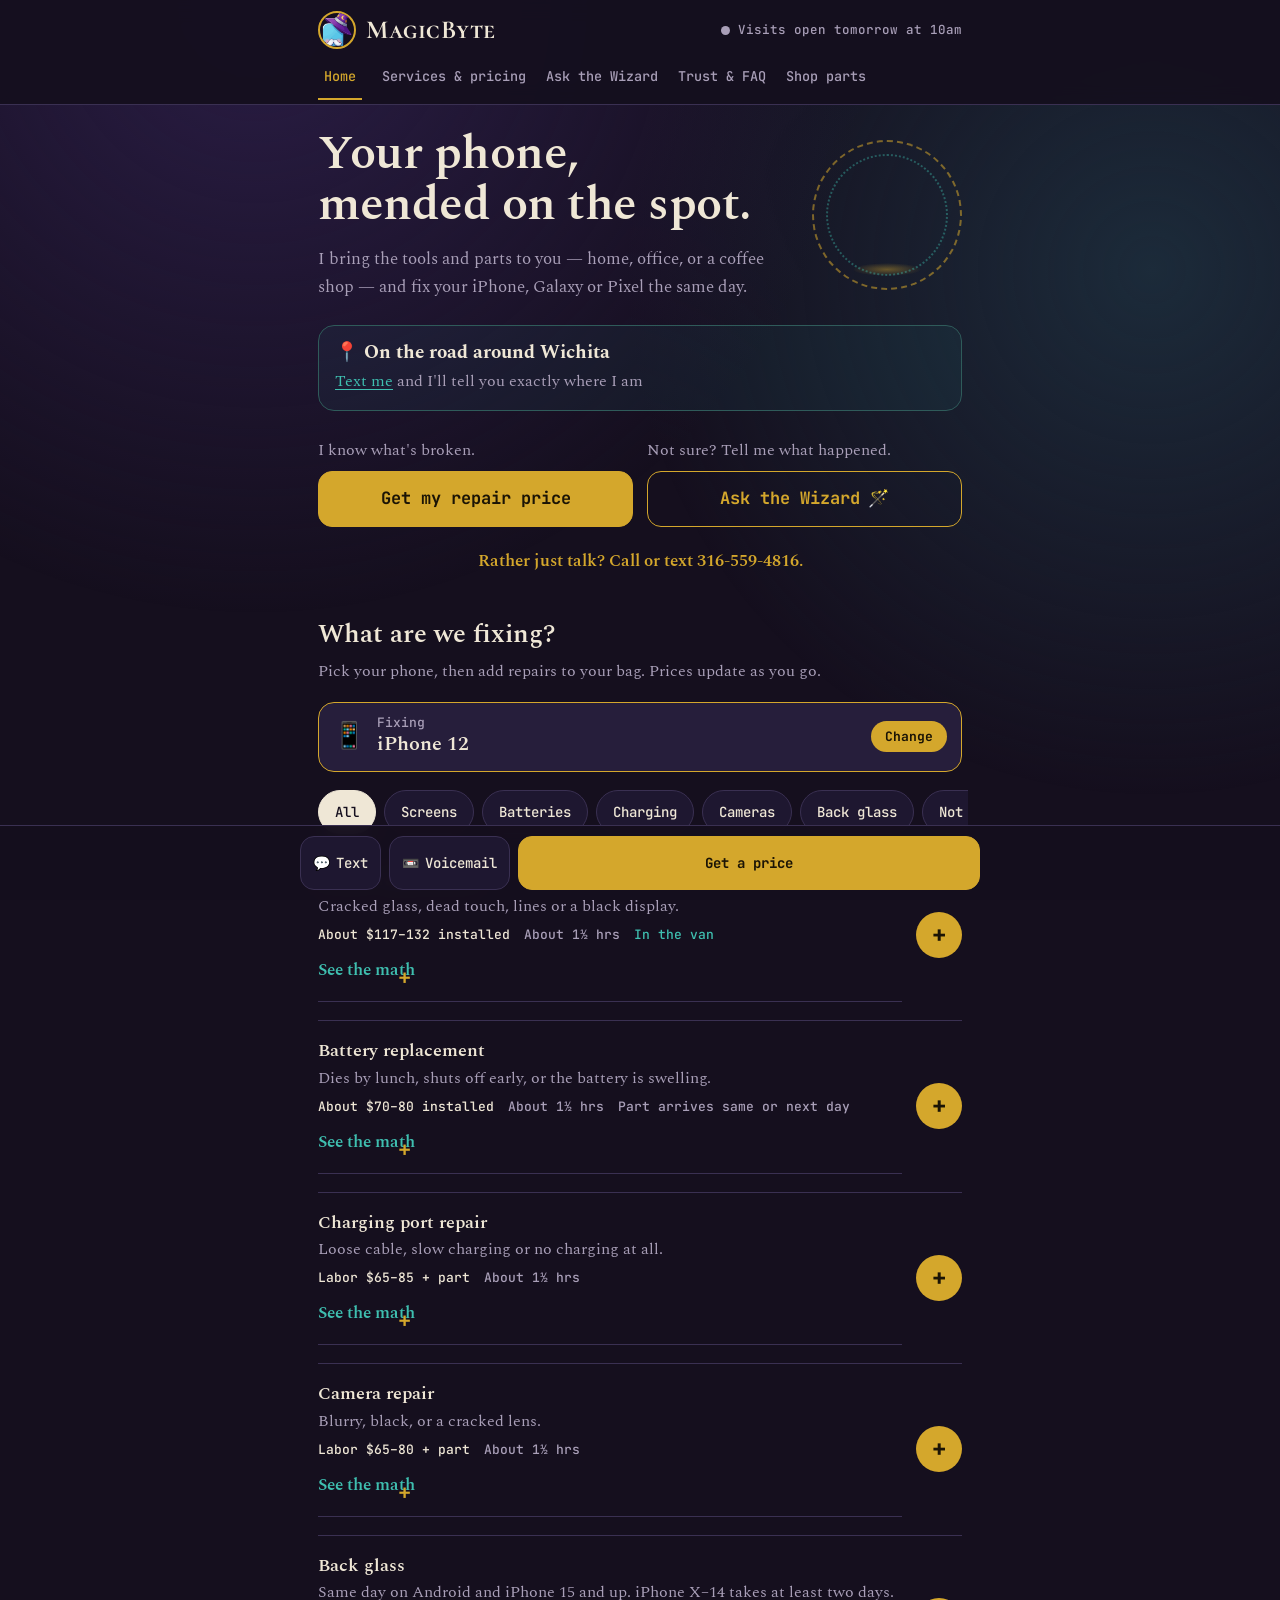
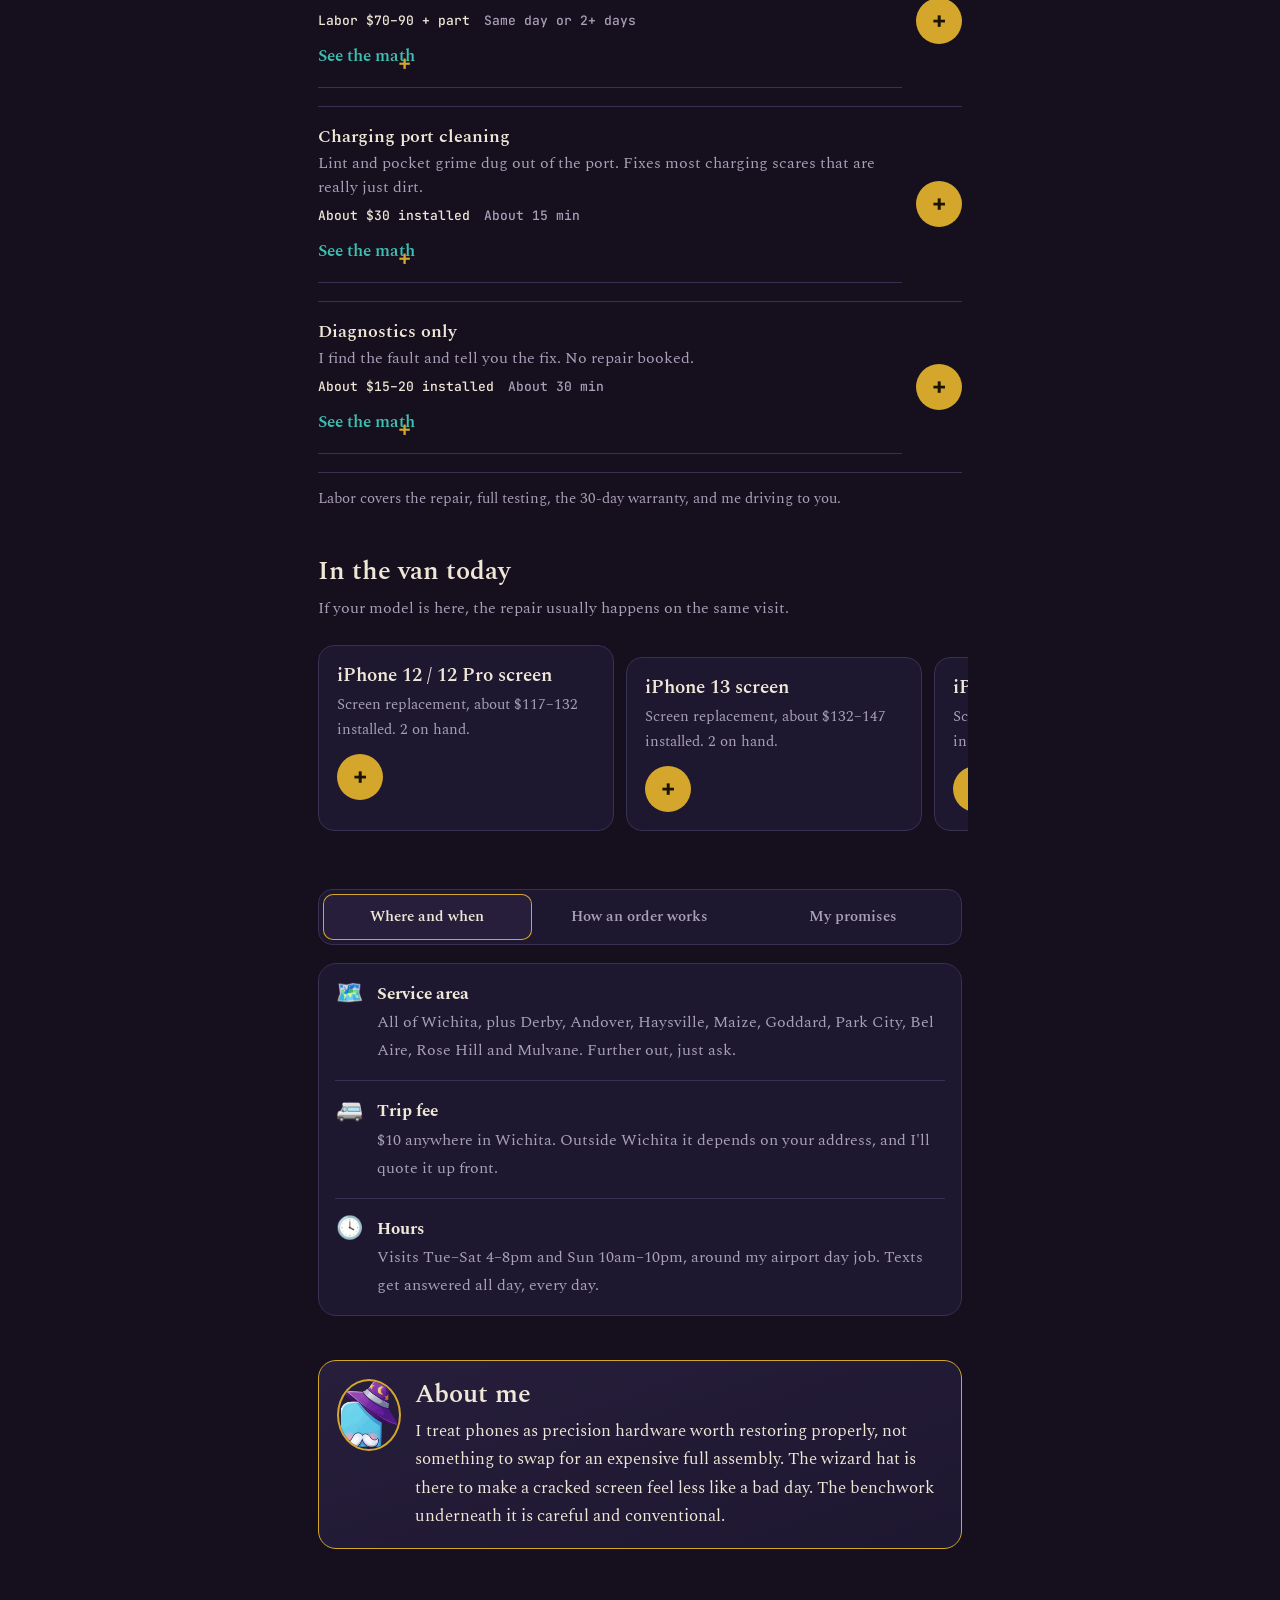
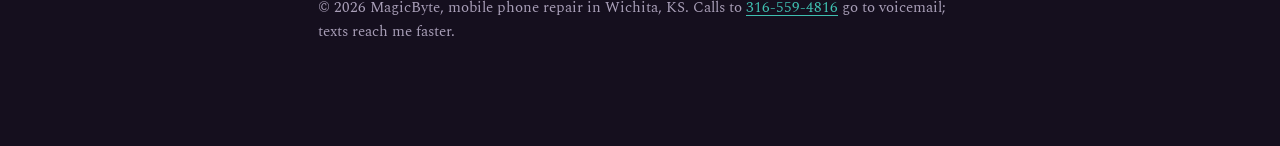
==== commit 5bf0b71c: "Second pass: hero repair animation, face slots, Sheets price source, installed-total pricing, new sw" ====
--- a/index.html
+++ b/index.html
@@ -54,7 +54,7 @@
       <h1>Your phone, mended on the spot.</h1>
       <p>I bring the tools and parts to you — home, office, or a coffee shop — and fix your iPhone, Galaxy or Pixel the same day.</p>
     </div>
-    <div class="orbit" aria-hidden="true"><i></i><i></i><i></i><i></i><img src="assets/mascot.png" alt=""></div>
+    <div class="orbit" aria-hidden="true"><div class="fx" id="fx"><img class="fx-mascot" src="assets/mascot.png" alt=""><div class="fx-phone"><i class="fx-crack c1"></i><i class="fx-crack c2"></i><i class="fx-crack c3"></i></div><div class="fx-beam"></div><img class="fx-face" src="assets/jonathan.jpg" alt="" onerror="this.classList.add('gone')"></div></div>
   </div>
   <div class="promo" data-slot="promo" hidden></div>
 
@@ -68,10 +68,14 @@
     <div class="choice"><p>Not sure? Tell me what happened.</p><a class="btn" href="book.html">Ask the Wizard <span aria-hidden="true">🪄</span></a></div>
   </div>
 
+  <div class="boxes badges" data-slot="badges" hidden></div>
+
+  <p class="callline" data-slot="callline" hidden></p>
   <section id="order" aria-labelledby="orderH">
     <h2 id="orderH">What are we fixing?</h2>
     <p class="sub">Pick your phone, then add repairs to your bag. Prices update as you go.</p>
     <div id="menuRoot"></div>
+    <p class="note" data-slot="pricenote" hidden></p>
   </section>
 
   <section aria-labelledby="vanH">
@@ -113,12 +117,15 @@
     </section>
   </div>
 
+  <div class="tsts" data-slot="testimonials" hidden></div>
+
   <section aria-labelledby="aboutH">
-    <div class="about"><img src="assets/mascot-icon.png" alt=""><div>
+    <div class="about"><img class="face" src="assets/jonathan.jpg" onerror="this.onerror=null;this.src='assets/mascot-icon.png'" alt="Jonathan"><div>
     <h2 id="aboutH">About me</h2>
     <p>I treat phones as precision hardware worth restoring properly, not something to swap for an expensive full assembly. The wizard hat is there to make a cracked screen feel less like a bad day. The benchwork underneath it is careful and conventional.</p>
     </div></div>
   </section>
+  <div class="socials" data-slot="socials" hidden></div>
   <footer>© 2026 MagicByte, mobile phone repair in Wichita, KS. Calls to <a href="tel:+13165594816">316-559-4816</a> go to voicemail; texts reach me faster.</footer>
 </main>
 <script>
@@ -129,7 +136,7 @@
     const live = PARTS.filter(p => p.stock > 0);
     van.innerHTML = live.map(p => {
       const svc = SERVICES.find(s => s.part===p.kind);
-      return `<div class="card vcard"><h3>${p.name}</h3><p>${svc.name}, installed: ${range(svc.labor[0]+p.price, svc.labor[1]+p.price)}. ${p.stock} on hand.</p>${MB.control("repair", svc.id, p.models[0], svc.name)}</div>`;
+      return `<div class="card vcard"><h3>${p.name}</h3><p>${svc.name}, about ${rmoney(svc.labor[0]+p.price)}–${rmoney(svc.labor[1]+p.price).slice(1)} installed. ${p.stock} on hand.</p>${MB.control("repair", svc.id, p.models[0], svc.name)}</div>`;
     }).join("") || `<p class="sub">Nothing loaded in the van right now. Text me and I'll check what I can get.</p>`;
   };
   MB.onChange.push(draw); draw();
--- a/assets/mb.css
+++ b/assets/mb.css
@@ -322,3 +322,64 @@
 /* Fold open (wide): let short lists sit side by side */
 @media (min-width:640px){.facts{grid-template-columns:1fr 1fr;gap:20px 26px}}
 [hidden]{display:none!important}
+
+/* ---------- hero repair animation (second pass) ---------- */
+.fx{position:absolute;inset:0}
+.fx .fx-mascot{position:absolute;inset:14px;width:auto;height:calc(100% - 28px);margin:auto;z-index:2}
+.fx .fx-phone{position:absolute;left:50%;top:6%;width:62px;height:118px;margin-left:-31px;border-radius:14px;
+  background:linear-gradient(165deg,#332b52 0%,#1b1530 70%);border:3px solid #574e80;
+  box-shadow:inset 0 0 0 4px #12101f,0 8px 22px rgba(0,0,0,.5);opacity:0;z-index:3;transform:translateY(-160px)}
+.fx .fx-phone::after{content:"";position:absolute;inset:8px;border-radius:8px;background:linear-gradient(165deg,#3d3560,#241d40)}
+.fx .fx-crack{position:absolute;background:#aeb8d8;opacity:.95;border-radius:2px;z-index:1}
+.fx .fx-crack.c1{left:18%;top:6%;width:3px;height:52%;transform:rotate(14deg)}
+.fx .fx-crack.c2{left:52%;top:22%;width:3px;height:44%;transform:rotate(-20deg)}
+.fx .fx-crack.c3{left:8%;top:48%;width:64%;height:3px;transform:rotate(-8deg)}
+.fx .fx-beam{position:absolute;left:50%;top:-4%;width:84px;height:12px;margin-left:-42px;border-radius:6px;
+  background:linear-gradient(90deg,transparent,#5eead4,transparent);opacity:0;z-index:4}
+.fx .fx-face{position:absolute;inset:14px;width:calc(100% - 28px);height:calc(100% - 28px);object-fit:cover;
+  border-radius:50%;opacity:0;transform:rotateY(90deg) scale(.92);transition:opacity .6s,transform .6s;z-index:5}
+.fx .fx-face.gone{display:none}
+.fx.play .fx-mascot{opacity:0;transform:scale(.5)}
+.fx.play .fx-phone{animation:fx-drop .55s cubic-bezier(.3,1.4,.5,1) forwards}
+@keyframes fx-drop{to{opacity:1;transform:translateY(0)}}
+.fx.play.shake .fx-phone{animation:fx-shake .5s}
+@keyframes fx-shake{20%{transform:translate(-6px,0) rotate(-5deg)}45%{transform:translate(5px,0) rotate(4deg)}70%{transform:translate(-3px,0)}100%{transform:translate(0,0)}}
+.fx.play.beam .fx-beam{animation:fx-beam 1s ease-in forwards}
+@keyframes fx-beam{0%{opacity:0;transform:translateY(0)}30%{opacity:1}100%{opacity:0;transform:translateY(150px)}}
+.fx.play.heal .fx-crack{opacity:0;transition:opacity .45s}
+.fx.play.morph .fx-phone{animation:none;opacity:0;transform:scale(.3);transition:opacity .45s,transform .45s}
+.fx.play.morph .fx-mascot{opacity:1;transform:scale(1);transition:opacity .45s,transform .55s cubic-bezier(.3,1.5,.5,1)}
+.fx.done .fx-phone,.fx.done .fx-beam{display:none}
+.fx.done .fx-mascot{opacity:1;transform:scale(1)}
+.fx.done.showface .fx-mascot{opacity:0;transform:scale(.9)}
+.fx.done.showface .fx-face{opacity:1;transform:rotateY(0) scale(1)}
+.orbit.zzz .fx *{animation-play-state:paused}
+
+/* ---------- second-pass components ---------- */
+.announce{background:#0d2b26;color:#d9f7ee;text-align:center;padding:9px 14px;font-size:14px}
+.announce[hidden]{display:none}
+.callline{text-align:center;color:var(--gold);font-weight:600;margin:20px 0 0}
+.callline[hidden]{display:none}
+.badges{margin-top:18px}
+.badges[hidden]{display:none}
+.tsts{margin-top:var(--section)}
+.tsts[hidden]{display:none}
+.tst{margin:0 0 14px;padding:16px 18px;background:var(--panel);border:1px solid var(--line);border-radius:14px}
+.tst blockquote{margin:0 0 8px;font-style:italic}
+.tst figcaption{color:var(--muted);font-size:15px}
+.socials{display:flex;flex-wrap:wrap;gap:8px 16px;align-items:center;justify-content:center;margin:18px 0 0;font-size:15px}
+.socials[hidden]{display:none}
+.soc-h{color:var(--muted)}
+.facecard{margin:0 0 22px;text-align:center}
+.facecard img{width:120px;height:120px;object-fit:cover;border-radius:50%;margin:0 auto 10px;border:3px solid var(--gold)}
+.facecard figcaption{color:var(--muted);font-style:italic;max-width:420px;margin:0 auto}
+.bagface{width:42px;height:42px;border-radius:50%;object-fit:cover;border:2px solid var(--gold)}
+.shead{display:flex;align-items:center;gap:12px}
+.shead h2{margin:0;flex:1}
+details.math{margin-top:8px;font-size:14.5px;color:var(--muted)}
+details.math summary{cursor:pointer;color:var(--teal);display:inline-block;padding:6px 0}
+details.math summary::after{content:" +"}
+details.math[open] summary::after{content:" −"}
+details.math span{display:block;padding:2px 0 8px}
+.firstorder{border:1px dashed var(--gold);border-radius:12px;padding:10px 14px}
+.about img.face{width:72px;height:72px;object-fit:cover;border-radius:50%;border:2px solid var(--gold)}
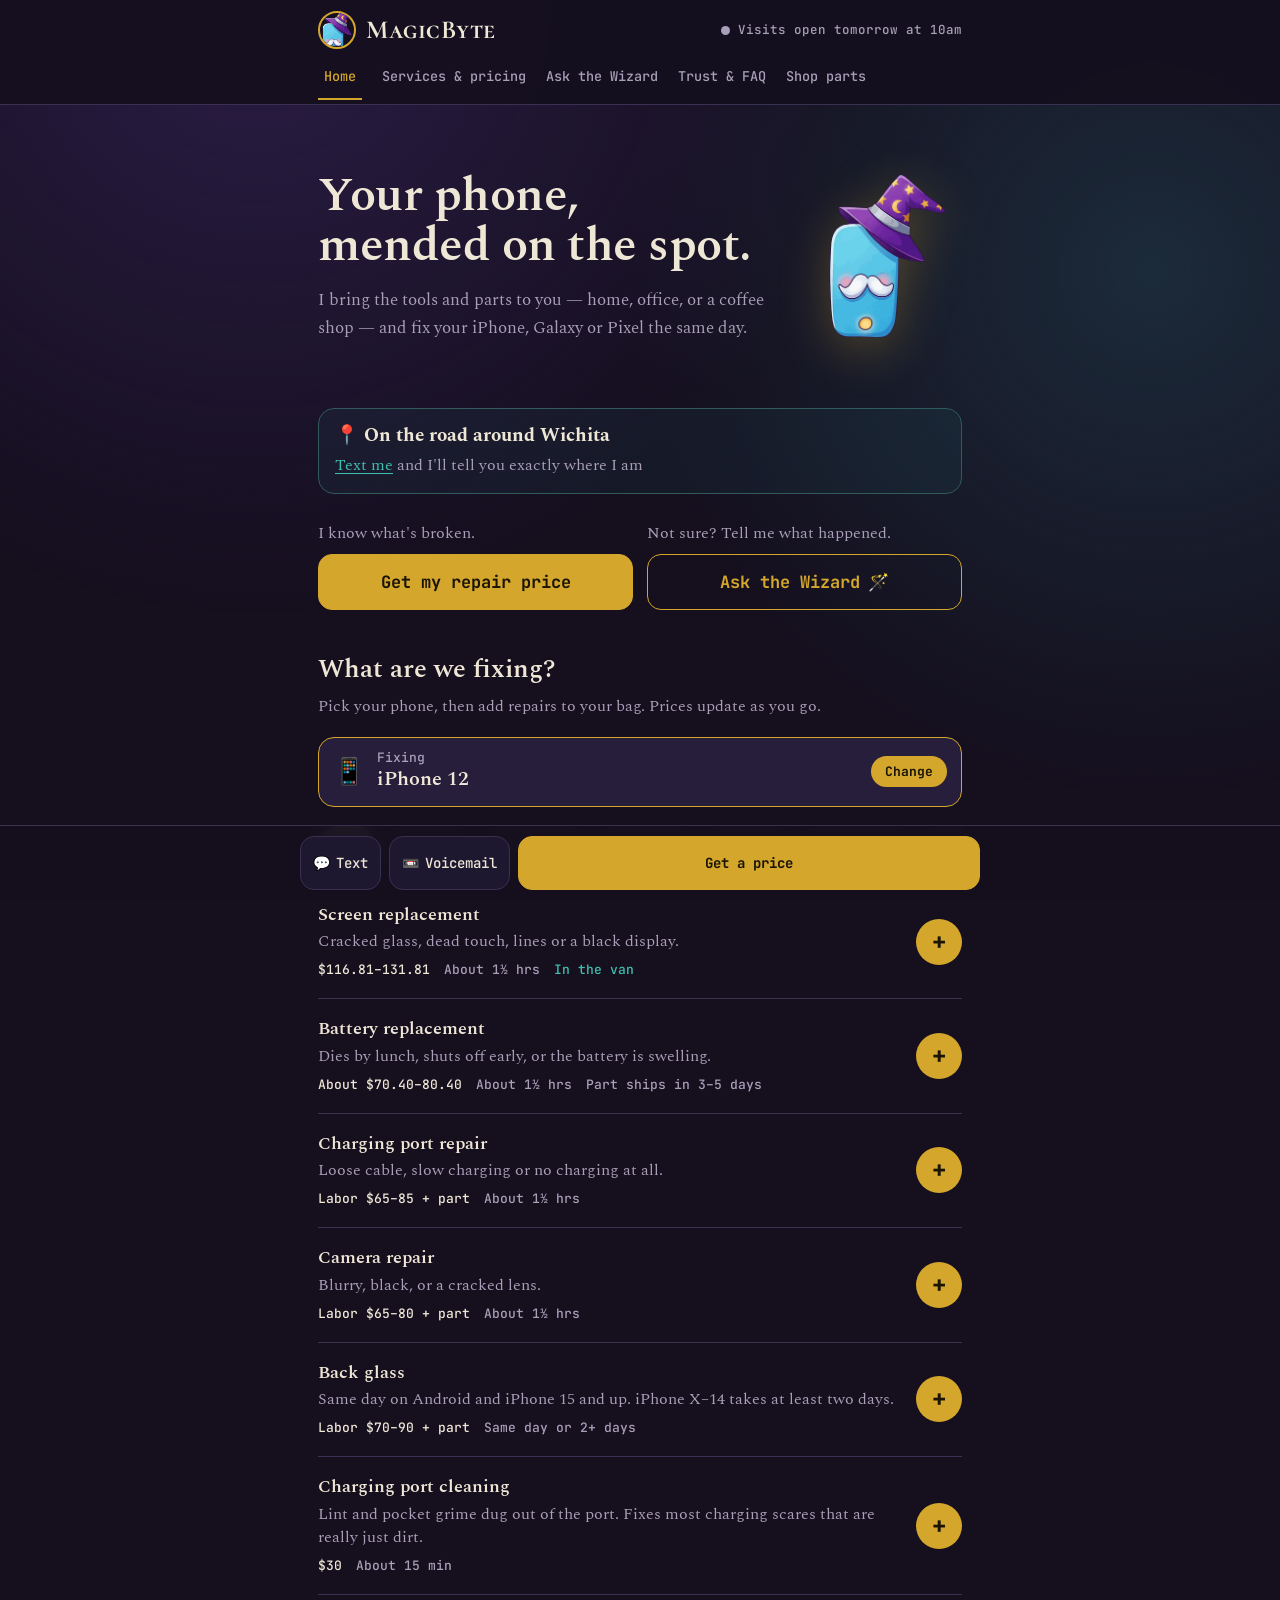
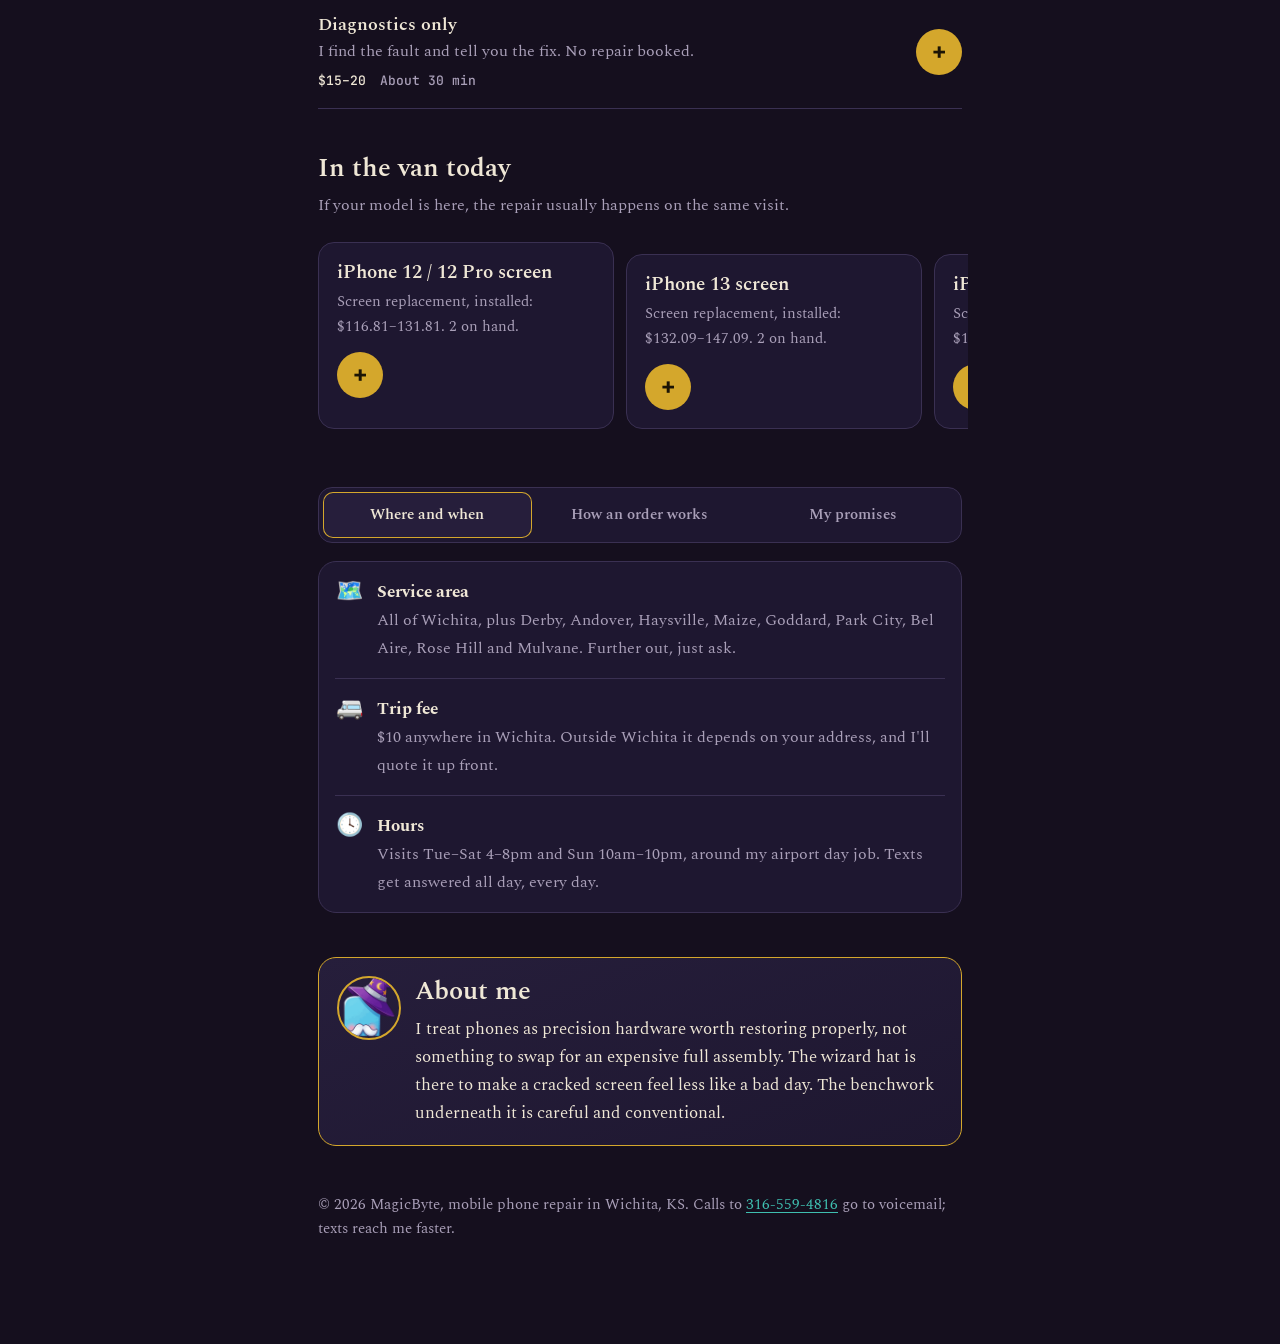
==== commit c93e9f3f: "Hero repair animation adapted from the EasyCare pilot, ending on the mascot logo" ====
--- a/index.html
+++ b/index.html
@@ -54,7 +54,67 @@
       <h1>Your phone, mended on the spot.</h1>
       <p>I bring the tools and parts to you — home, office, or a coffee shop — and fix your iPhone, Galaxy or Pixel the same day.</p>
     </div>
-    <div class="orbit" aria-hidden="true"><div class="fx" id="fx"><img class="fx-mascot" src="assets/mascot.png" alt=""><div class="fx-phone"><i class="fx-crack c1"></i><i class="fx-crack c2"></i><i class="fx-crack c3"></i></div><div class="fx-beam"></div><img class="fx-face" src="assets/jonathan.jpg" alt="" onerror="this.classList.add('gone')"></div></div>
+    <div class="mb-art">
+      <button class="mb-phone play" type="button" aria-label="Watch the repair again">
+        <svg viewBox="0 0 200 340" aria-hidden="true" focusable="false">
+          <defs>
+            <linearGradient id="mbScrOff" x1="0" y1="0" x2="0" y2="1"><stop offset="0" stop-color="#241d40"/><stop offset="1" stop-color="#120d24"/></linearGradient>
+            <linearGradient id="mbScrOn" x1="0" y1="0" x2="1" y2="1"><stop offset="0" stop-color="#5eead4"/><stop offset=".55" stop-color="#1f9e8d"/><stop offset="1" stop-color="#0b3d38"/></linearGradient>
+            <linearGradient id="mbSweepG" x1="0" y1="0" x2="1" y2="0"><stop offset="0" stop-color="#fff" stop-opacity="0"/><stop offset=".5" stop-color="#fff" stop-opacity=".9"/><stop offset="1" stop-color="#fff" stop-opacity="0"/></linearGradient>
+            <clipPath id="mbScrClip"><rect x="30" y="22" width="140" height="296" rx="21"/></clipPath>
+          </defs>
+          <rect x="15.5" y="86" width="6" height="24" rx="2.5" fill="#B9C9F0"/>
+          <rect x="15.5" y="118" width="6" height="40" rx="2.5" fill="#B9C9F0"/>
+          <rect x="178.5" y="112" width="6" height="56" rx="2.5" fill="#B9C9F0"/>
+          <rect x="19.5" y="9.5" width="161" height="321" rx="31" fill="#0d0918" stroke="#DCE6FF" stroke-width="3"/>
+          <g clip-path="url(#mbScrClip)">
+            <rect x="30" y="22" width="140" height="296" fill="url(#mbScrOff)"/>
+            <g class="on">
+              <rect x="30" y="22" width="140" height="296" fill="url(#mbScrOn)"/>
+              <path d="M30 248C72 220 118 284 170 236V318H30Z" fill="#083b36" opacity=".55"/>
+              <path d="M30 276C80 254 120 300 170 268V318H30Z" fill="#062e2b" opacity=".6"/>
+              <g class="gear">
+                <circle cx="100" cy="150" r="31" fill="none" stroke="#fff" stroke-width="10" stroke-dasharray="9.7 9.78"/>
+                <circle cx="100" cy="150" r="27" fill="#fff"/>
+                <g transform="rotate(-40 100 150)">
+                  <rect x="95" y="146" width="10" height="30" rx="5" fill="#d4a72c"/>
+                  <circle cx="100" cy="140" r="12" fill="#d4a72c"/>
+                  <rect x="95.5" y="124" width="9" height="14" fill="#fff"/>
+                </g>
+              </g>
+              <g class="check">
+                <circle cx="131" cy="180" r="14" fill="#3fbfb0" stroke="#083b36" stroke-width="3"/>
+                <path d="M124 180.5l5 5 10-11" fill="none" stroke="#083b36" stroke-width="3.5" stroke-linecap="round" stroke-linejoin="round"/>
+              </g>
+            </g>
+            <g class="glitch">
+              <circle cx="120" cy="100" r="30" fill="#000" opacity=".55"/>
+              <rect x="30" y="172" width="140" height="3" fill="#2EF2C8" opacity=".75"/>
+              <rect x="30" y="180" width="140" height="1.5" fill="#FF4FB0" opacity=".7"/>
+              <rect x="30" y="232" width="140" height="7" fill="#7C5CFF" opacity=".35"/>
+              <rect x="64" y="22" width="2" height="296" fill="#2EF2C8" opacity=".35"/>
+            </g>
+            <g class="cracks" fill="none" stroke="#EAF1FF" stroke-width="1.4" stroke-linecap="round" stroke-linejoin="round">
+              <path pathLength="100" d="M120 100L146 70 159 53 172 45"/>
+              <path pathLength="100" d="M120 100L150 97 172 104"/>
+              <path pathLength="100" d="M120 100L141 129 149 161 172 186"/>
+              <path pathLength="100" d="M120 100L123 141 112 190 121 251 109 320"/>
+              <path pathLength="100" d="M120 100L97 129 72 161 52 201 28 215"/>
+              <path pathLength="100" d="M120 100L84 104 56 92 28 98"/>
+              <path pathLength="100" d="M120 100L104 70 96 43 84 20"/>
+              <path pathLength="100" d="M120 100L128 64 136 20"/>
+              <path pathLength="100" d="M108 92L118 84 132 90 134 106 122 114 108 110Z"/>
+              <path pathLength="100" d="M95 84L114 71 139 78 149 98 140 119 118 129 99 121 91 102Z"/>
+              <path pathLength="100" d="M75 125L64 98 82 66"/>
+              <path pathLength="100" d="M151 132L163 108 157 80"/>
+            </g>
+            <g transform="skewX(-14)"><rect class="sweep" x="-40" y="22" width="56" height="296" fill="url(#mbSweepG)"/></g>
+          </g>
+          <rect x="80" y="31" width="40" height="11" rx="5.5" fill="#000"/>
+        </svg>
+        <img class="mb-logo" src="assets/mascot.png" alt="">
+      </button>
+    </div>
   </div>
   <div class="promo" data-slot="promo" hidden></div>
 
@@ -68,14 +128,10 @@
     <div class="choice"><p>Not sure? Tell me what happened.</p><a class="btn" href="book.html">Ask the Wizard <span aria-hidden="true">🪄</span></a></div>
   </div>
 
-  <div class="boxes badges" data-slot="badges" hidden></div>
-
-  <p class="callline" data-slot="callline" hidden></p>
   <section id="order" aria-labelledby="orderH">
     <h2 id="orderH">What are we fixing?</h2>
     <p class="sub">Pick your phone, then add repairs to your bag. Prices update as you go.</p>
     <div id="menuRoot"></div>
-    <p class="note" data-slot="pricenote" hidden></p>
   </section>
 
   <section aria-labelledby="vanH">
@@ -117,15 +173,12 @@
     </section>
   </div>
 
-  <div class="tsts" data-slot="testimonials" hidden></div>
-
   <section aria-labelledby="aboutH">
-    <div class="about"><img class="face" src="assets/jonathan.jpg" onerror="this.onerror=null;this.src='assets/mascot-icon.png'" alt="Jonathan"><div>
+    <div class="about"><img src="assets/mascot-icon.png" alt=""><div>
     <h2 id="aboutH">About me</h2>
     <p>I treat phones as precision hardware worth restoring properly, not something to swap for an expensive full assembly. The wizard hat is there to make a cracked screen feel less like a bad day. The benchwork underneath it is careful and conventional.</p>
     </div></div>
   </section>
-  <div class="socials" data-slot="socials" hidden></div>
   <footer>© 2026 MagicByte, mobile phone repair in Wichita, KS. Calls to <a href="tel:+13165594816">316-559-4816</a> go to voicemail; texts reach me faster.</footer>
 </main>
 <script>
@@ -136,7 +189,7 @@
     const live = PARTS.filter(p => p.stock > 0);
     van.innerHTML = live.map(p => {
       const svc = SERVICES.find(s => s.part===p.kind);
-      return `<div class="card vcard"><h3>${p.name}</h3><p>${svc.name}, about ${rmoney(svc.labor[0]+p.price)}–${rmoney(svc.labor[1]+p.price).slice(1)} installed. ${p.stock} on hand.</p>${MB.control("repair", svc.id, p.models[0], svc.name)}</div>`;
+      return `<div class="card vcard"><h3>${p.name}</h3><p>${svc.name}, installed: ${range(svc.labor[0]+p.price, svc.labor[1]+p.price)}. ${p.stock} on hand.</p>${MB.control("repair", svc.id, p.models[0], svc.name)}</div>`;
     }).join("") || `<p class="sub">Nothing loaded in the van right now. Text me and I'll check what I can get.</p>`;
   };
   MB.onChange.push(draw); draw();
--- a/assets/mb.css
+++ b/assets/mb.css
@@ -323,63 +323,38 @@
 @media (min-width:640px){.facts{grid-template-columns:1fr 1fr;gap:20px 26px}}
 [hidden]{display:none!important}
 
-/* ---------- hero repair animation (second pass) ---------- */
-.fx{position:absolute;inset:0}
-.fx .fx-mascot{position:absolute;inset:14px;width:auto;height:calc(100% - 28px);margin:auto;z-index:2}
-.fx .fx-phone{position:absolute;left:50%;top:6%;width:62px;height:118px;margin-left:-31px;border-radius:14px;
-  background:linear-gradient(165deg,#332b52 0%,#1b1530 70%);border:3px solid #574e80;
-  box-shadow:inset 0 0 0 4px #12101f,0 8px 22px rgba(0,0,0,.5);opacity:0;z-index:3;transform:translateY(-160px)}
-.fx .fx-phone::after{content:"";position:absolute;inset:8px;border-radius:8px;background:linear-gradient(165deg,#3d3560,#241d40)}
-.fx .fx-crack{position:absolute;background:#aeb8d8;opacity:.95;border-radius:2px;z-index:1}
-.fx .fx-crack.c1{left:18%;top:6%;width:3px;height:52%;transform:rotate(14deg)}
-.fx .fx-crack.c2{left:52%;top:22%;width:3px;height:44%;transform:rotate(-20deg)}
-.fx .fx-crack.c3{left:8%;top:48%;width:64%;height:3px;transform:rotate(-8deg)}
-.fx .fx-beam{position:absolute;left:50%;top:-4%;width:84px;height:12px;margin-left:-42px;border-radius:6px;
-  background:linear-gradient(90deg,transparent,#5eead4,transparent);opacity:0;z-index:4}
-.fx .fx-face{position:absolute;inset:14px;width:calc(100% - 28px);height:calc(100% - 28px);object-fit:cover;
-  border-radius:50%;opacity:0;transform:rotateY(90deg) scale(.92);transition:opacity .6s,transform .6s;z-index:5}
-.fx .fx-face.gone{display:none}
-.fx.play .fx-mascot{opacity:0;transform:scale(.5)}
-.fx.play .fx-phone{animation:fx-drop .55s cubic-bezier(.3,1.4,.5,1) forwards}
-@keyframes fx-drop{to{opacity:1;transform:translateY(0)}}
-.fx.play.shake .fx-phone{animation:fx-shake .5s}
-@keyframes fx-shake{20%{transform:translate(-6px,0) rotate(-5deg)}45%{transform:translate(5px,0) rotate(4deg)}70%{transform:translate(-3px,0)}100%{transform:translate(0,0)}}
-.fx.play.beam .fx-beam{animation:fx-beam 1s ease-in forwards}
-@keyframes fx-beam{0%{opacity:0;transform:translateY(0)}30%{opacity:1}100%{opacity:0;transform:translateY(150px)}}
-.fx.play.heal .fx-crack{opacity:0;transition:opacity .45s}
-.fx.play.morph .fx-phone{animation:none;opacity:0;transform:scale(.3);transition:opacity .45s,transform .45s}
-.fx.play.morph .fx-mascot{opacity:1;transform:scale(1);transition:opacity .45s,transform .55s cubic-bezier(.3,1.5,.5,1)}
-.fx.done .fx-phone,.fx.done .fx-beam{display:none}
-.fx.done .fx-mascot{opacity:1;transform:scale(1)}
-.fx.done.showface .fx-mascot{opacity:0;transform:scale(.9)}
-.fx.done.showface .fx-face{opacity:1;transform:rotateY(0) scale(1)}
-.orbit.zzz .fx *{animation-play-state:paused}
-
-/* ---------- second-pass components ---------- */
-.announce{background:#0d2b26;color:#d9f7ee;text-align:center;padding:9px 14px;font-size:14px}
-.announce[hidden]{display:none}
-.callline{text-align:center;color:var(--gold);font-weight:600;margin:20px 0 0}
-.callline[hidden]{display:none}
-.badges{margin-top:18px}
-.badges[hidden]{display:none}
-.tsts{margin-top:var(--section)}
-.tsts[hidden]{display:none}
-.tst{margin:0 0 14px;padding:16px 18px;background:var(--panel);border:1px solid var(--line);border-radius:14px}
-.tst blockquote{margin:0 0 8px;font-style:italic}
-.tst figcaption{color:var(--muted);font-size:15px}
-.socials{display:flex;flex-wrap:wrap;gap:8px 16px;align-items:center;justify-content:center;margin:18px 0 0;font-size:15px}
-.socials[hidden]{display:none}
-.soc-h{color:var(--muted)}
-.facecard{margin:0 0 22px;text-align:center}
-.facecard img{width:120px;height:120px;object-fit:cover;border-radius:50%;margin:0 auto 10px;border:3px solid var(--gold)}
-.facecard figcaption{color:var(--muted);font-style:italic;max-width:420px;margin:0 auto}
-.bagface{width:42px;height:42px;border-radius:50%;object-fit:cover;border:2px solid var(--gold)}
-.shead{display:flex;align-items:center;gap:12px}
-.shead h2{margin:0;flex:1}
-details.math{margin-top:8px;font-size:14.5px;color:var(--muted)}
-details.math summary{cursor:pointer;color:var(--teal);display:inline-block;padding:6px 0}
-details.math summary::after{content:" +"}
-details.math[open] summary::after{content:" −"}
-details.math span{display:block;padding:2px 0 8px}
-.firstorder{border:1px dashed var(--gold);border-radius:12px;padding:10px 14px}
-.about img.face{width:72px;height:72px;object-fit:cover;border-radius:50%;border:2px solid var(--gold)}
+/* ---------- hero repair art (adapted from the EasyCare pilot) ----------
+   Broken phone → cracks → repair sweep → screen lights up → checkmark →
+   crossfades into the mascot logo. Plays once on load (the play class is in
+   the HTML); tap the phone to watch it again. */
+.mb-art{width:150px;justify-self:center}
+.mb-phone{all:unset;display:block;position:relative;width:100%;cursor:pointer;-webkit-tap-highlight-color:transparent;animation:mb-drift 6.5s ease-in-out infinite}
+.mb-phone:focus-visible{outline:3px solid var(--teal);outline-offset:6px;border-radius:26px}
+.mb-phone svg{display:block;width:100%;height:auto;filter:drop-shadow(0 16px 22px rgba(2,8,30,.5))}
+.mb-phone .mb-logo{position:absolute;inset:0;margin:auto;width:78%;opacity:0;pointer-events:none;filter:drop-shadow(0 10px 24px rgba(212,167,44,.3))}
+@keyframes mb-drift{50%{transform:translateY(-8px) rotate(-1.5deg)}}
+.mb-phone .cracks path{stroke-dasharray:100;stroke-dashoffset:0;opacity:0}
+.mb-phone .glitch,.mb-phone .sweep{opacity:0}
+.mb-phone .gear,.mb-phone .check{transform-box:fill-box;transform-origin:center}
+.mb-phone.play .cracks path{animation:mb-crack 3.6s .3s ease-out both}
+.mb-phone.play .glitch{animation:mb-glitch 3.6s .3s linear both}
+.mb-phone.play .sweep{animation:mb-sweep 3.6s .3s cubic-bezier(.5,0,.3,1) both}
+.mb-phone.play .on{animation:mb-turnon 3.6s .3s ease both}
+.mb-phone.play .gear{animation:mb-spin 3.6s .3s cubic-bezier(.3,.7,.3,1) both}
+.mb-phone.play .check{animation:mb-checkpop 3.6s .3s ease both}
+.mb-phone.play svg{animation:mb-phoneout 4.6s .3s ease both}
+.mb-phone.play .mb-logo{animation:mb-logoin 4.6s .3s ease both}
+@keyframes mb-crack{0%{stroke-dashoffset:100;opacity:1}16%{stroke-dashoffset:0;opacity:1}50%{opacity:1}64%,100%{stroke-dashoffset:0;opacity:0}}
+@keyframes mb-glitch{0%{opacity:0}12%{opacity:1}20%{opacity:.45}26%{opacity:1}50%{opacity:1}58%,100%{opacity:0}}
+@keyframes mb-sweep{0%,44%{opacity:1;transform:translateX(0)}70%{opacity:1;transform:translateX(330px)}71%,100%{opacity:0;transform:translateX(330px)}}
+@keyframes mb-turnon{0%,52%{opacity:0}70%,100%{opacity:1}}
+@keyframes mb-spin{0%,52%{transform:rotate(-120deg)}78%,100%{transform:rotate(0)}}
+@keyframes mb-checkpop{0%,68%{transform:scale(0)}80%{transform:scale(1.18)}88%,100%{transform:scale(1)}}
+@keyframes mb-phoneout{0%,78%{opacity:1;transform:scale(1)}92%,100%{opacity:0;transform:scale(.82)}}
+@keyframes mb-logoin{0%,78%{opacity:0;transform:scale(.7)}92%,100%{opacity:1;transform:scale(1)}}
+@media (max-width:420px){.mb-art{width:112px}}
+@media (prefers-reduced-motion:reduce){
+  .mb-phone{animation:none}
+  .mb-phone svg{display:none}
+  .mb-phone .mb-logo{position:static;opacity:1;transform:none}
+}
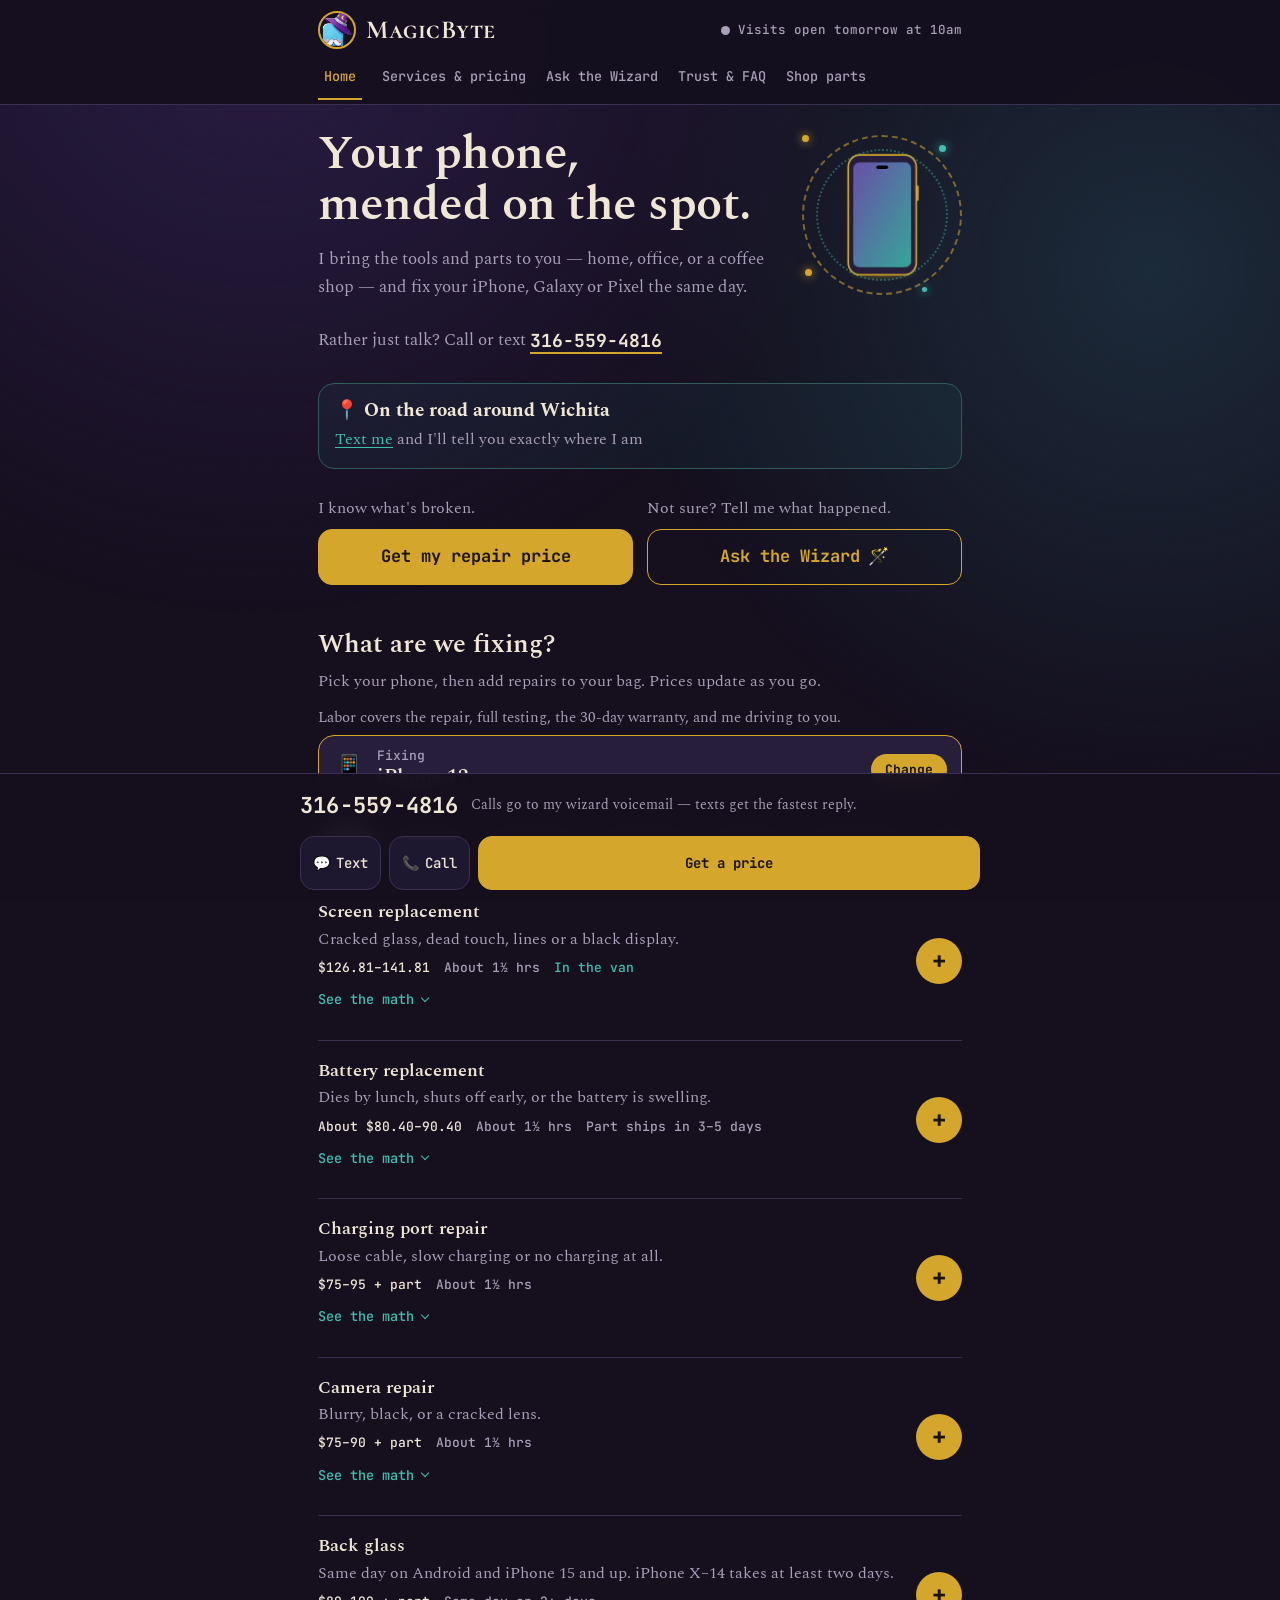
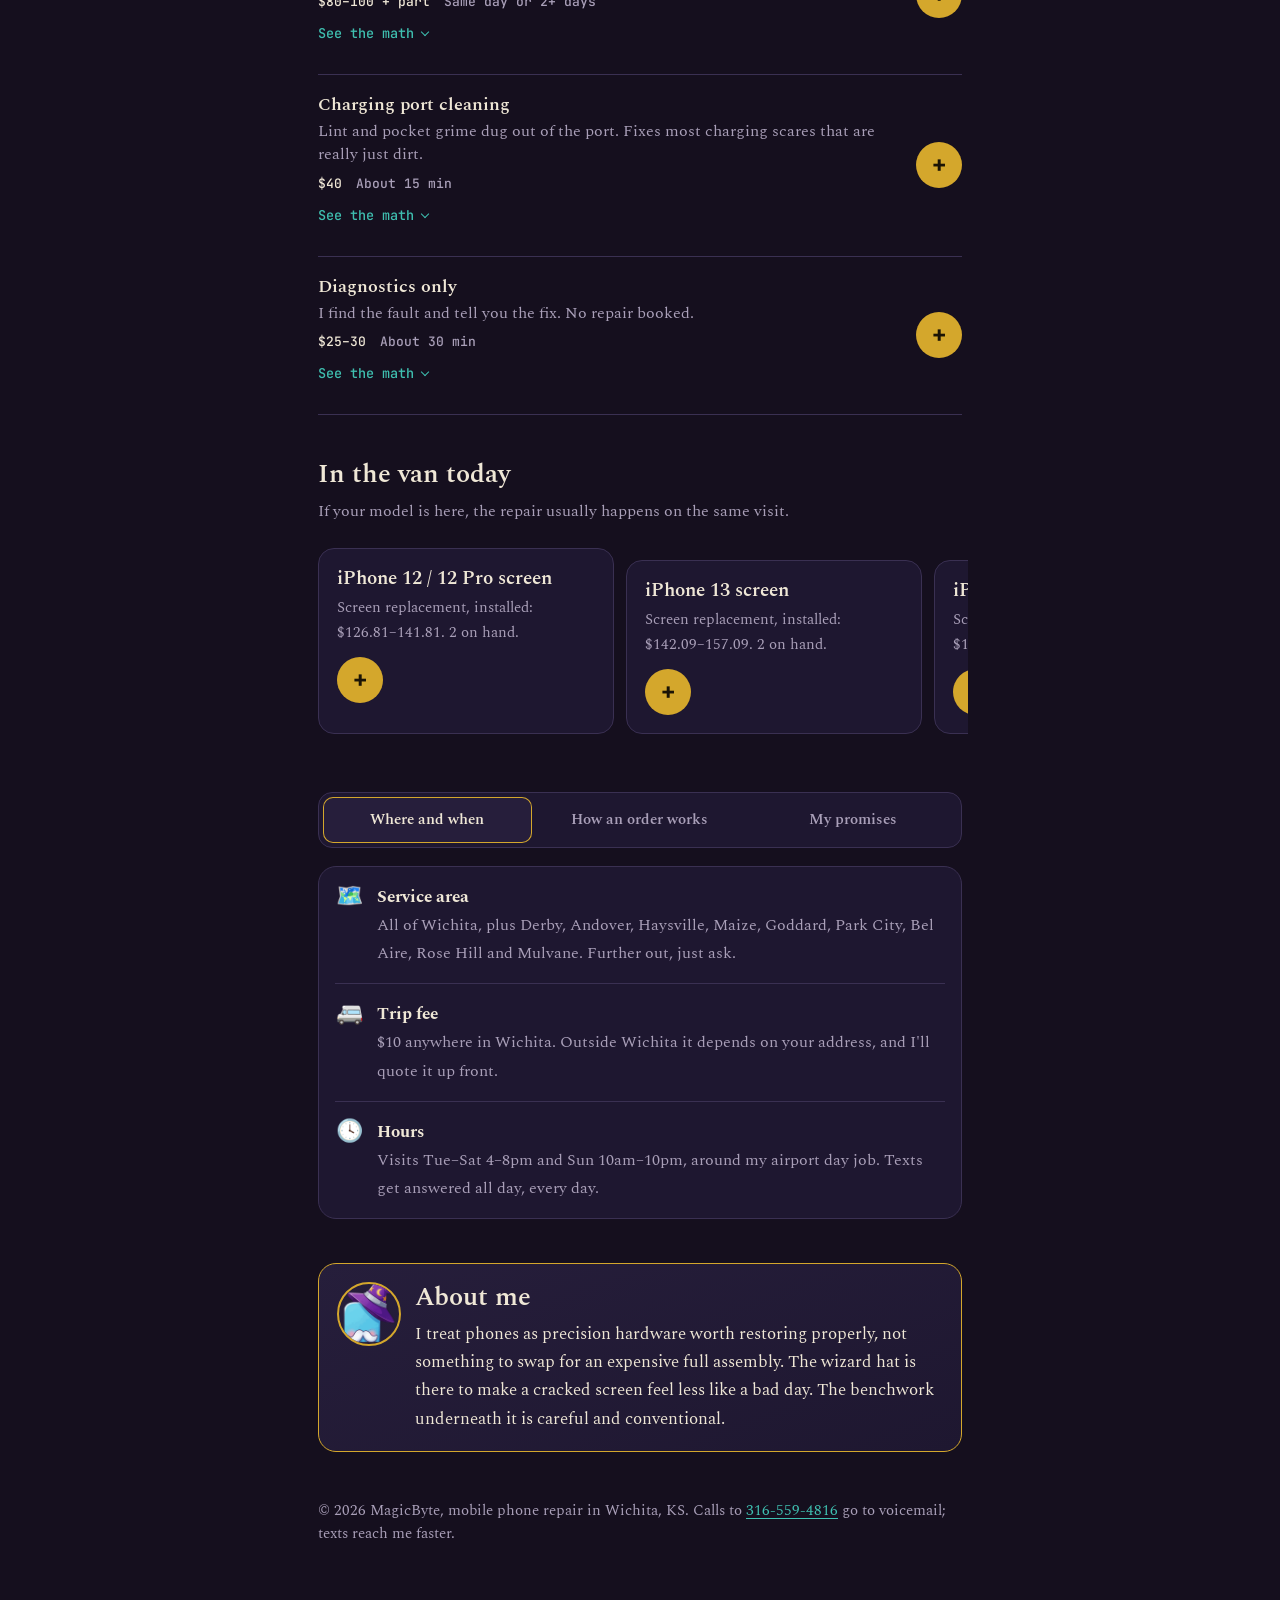
==== commit 748c359e: "Claude pass 2: opening animation, photo slots, talk bar, one-number prices, Google Sheet (steps 1-14" ====
--- a/index.html
+++ b/index.html
@@ -49,73 +49,21 @@
 </head>
 <body data-page="index">
 <main id="main" class="wrap">
-  <div class="hero">
+  <div class="hero home-hero">
     <div>
       <h1>Your phone, mended on the spot.</h1>
       <p>I bring the tools and parts to you — home, office, or a coffee shop — and fix your iPhone, Galaxy or Pixel the same day.</p>
     </div>
-    <div class="mb-art">
-      <button class="mb-phone play" type="button" aria-label="Watch the repair again">
-        <svg viewBox="0 0 200 340" aria-hidden="true" focusable="false">
-          <defs>
-            <linearGradient id="mbScrOff" x1="0" y1="0" x2="0" y2="1"><stop offset="0" stop-color="#241d40"/><stop offset="1" stop-color="#120d24"/></linearGradient>
-            <linearGradient id="mbScrOn" x1="0" y1="0" x2="1" y2="1"><stop offset="0" stop-color="#5eead4"/><stop offset=".55" stop-color="#1f9e8d"/><stop offset="1" stop-color="#0b3d38"/></linearGradient>
-            <linearGradient id="mbSweepG" x1="0" y1="0" x2="1" y2="0"><stop offset="0" stop-color="#fff" stop-opacity="0"/><stop offset=".5" stop-color="#fff" stop-opacity=".9"/><stop offset="1" stop-color="#fff" stop-opacity="0"/></linearGradient>
-            <clipPath id="mbScrClip"><rect x="30" y="22" width="140" height="296" rx="21"/></clipPath>
-          </defs>
-          <rect x="15.5" y="86" width="6" height="24" rx="2.5" fill="#B9C9F0"/>
-          <rect x="15.5" y="118" width="6" height="40" rx="2.5" fill="#B9C9F0"/>
-          <rect x="178.5" y="112" width="6" height="56" rx="2.5" fill="#B9C9F0"/>
-          <rect x="19.5" y="9.5" width="161" height="321" rx="31" fill="#0d0918" stroke="#DCE6FF" stroke-width="3"/>
-          <g clip-path="url(#mbScrClip)">
-            <rect x="30" y="22" width="140" height="296" fill="url(#mbScrOff)"/>
-            <g class="on">
-              <rect x="30" y="22" width="140" height="296" fill="url(#mbScrOn)"/>
-              <path d="M30 248C72 220 118 284 170 236V318H30Z" fill="#083b36" opacity=".55"/>
-              <path d="M30 276C80 254 120 300 170 268V318H30Z" fill="#062e2b" opacity=".6"/>
-              <g class="gear">
-                <circle cx="100" cy="150" r="31" fill="none" stroke="#fff" stroke-width="10" stroke-dasharray="9.7 9.78"/>
-                <circle cx="100" cy="150" r="27" fill="#fff"/>
-                <g transform="rotate(-40 100 150)">
-                  <rect x="95" y="146" width="10" height="30" rx="5" fill="#d4a72c"/>
-                  <circle cx="100" cy="140" r="12" fill="#d4a72c"/>
-                  <rect x="95.5" y="124" width="9" height="14" fill="#fff"/>
-                </g>
-              </g>
-              <g class="check">
-                <circle cx="131" cy="180" r="14" fill="#3fbfb0" stroke="#083b36" stroke-width="3"/>
-                <path d="M124 180.5l5 5 10-11" fill="none" stroke="#083b36" stroke-width="3.5" stroke-linecap="round" stroke-linejoin="round"/>
-              </g>
-            </g>
-            <g class="glitch">
-              <circle cx="120" cy="100" r="30" fill="#000" opacity=".55"/>
-              <rect x="30" y="172" width="140" height="3" fill="#2EF2C8" opacity=".75"/>
-              <rect x="30" y="180" width="140" height="1.5" fill="#FF4FB0" opacity=".7"/>
-              <rect x="30" y="232" width="140" height="7" fill="#7C5CFF" opacity=".35"/>
-              <rect x="64" y="22" width="2" height="296" fill="#2EF2C8" opacity=".35"/>
-            </g>
-            <g class="cracks" fill="none" stroke="#EAF1FF" stroke-width="1.4" stroke-linecap="round" stroke-linejoin="round">
-              <path pathLength="100" d="M120 100L146 70 159 53 172 45"/>
-              <path pathLength="100" d="M120 100L150 97 172 104"/>
-              <path pathLength="100" d="M120 100L141 129 149 161 172 186"/>
-              <path pathLength="100" d="M120 100L123 141 112 190 121 251 109 320"/>
-              <path pathLength="100" d="M120 100L97 129 72 161 52 201 28 215"/>
-              <path pathLength="100" d="M120 100L84 104 56 92 28 98"/>
-              <path pathLength="100" d="M120 100L104 70 96 43 84 20"/>
-              <path pathLength="100" d="M120 100L128 64 136 20"/>
-              <path pathLength="100" d="M108 92L118 84 132 90 134 106 122 114 108 110Z"/>
-              <path pathLength="100" d="M95 84L114 71 139 78 149 98 140 119 118 129 99 121 91 102Z"/>
-              <path pathLength="100" d="M75 125L64 98 82 66"/>
-              <path pathLength="100" d="M151 132L163 108 157 80"/>
-            </g>
-            <g transform="skewX(-14)"><rect class="sweep" x="-40" y="22" width="56" height="296" fill="url(#mbSweepG)"/></g>
-          </g>
-          <rect x="80" y="31" width="40" height="11" rx="5.5" fill="#000"/>
-        </svg>
-        <img class="mb-logo" src="assets/mascot.png" alt="">
-      </button>
-    </div>
+    <!-- Opening animation, once per visit: a cracked phone mends itself into the mascot, then turns to your photo.
+         No photo yet, reduced motion, or a later page in the same visit: it just shows the finished picture. -->
+    <figure class="stagewrap">
+      <div class="orbit stage" aria-hidden="true"><i></i><i></i><i></i><i></i>
+        <div class="flip"><div class="face front"><img class="logo" src="assets/mascot.png" alt=""></div><div class="face back"><img alt=""></div></div>
+      </div>
+      <figcaption class="cap" data-caption="hero" hidden></figcaption>
+    </figure>
   </div>
+  <p class="talkline">Rather just talk? Call or text <a href="tel:+13165594816" data-bind="phone">316-559-4816</a></p>
   <div class="promo" data-slot="promo" hidden></div>
 
   <div class="where">
@@ -128,9 +76,13 @@
     <div class="choice"><p>Not sure? Tell me what happened.</p><a class="btn" href="book.html">Ask the Wizard <span aria-hidden="true">🪄</span></a></div>
   </div>
 
+  <!-- Trust badges (EDIT ME g). Hidden while all four are empty. -->
+  <div class="badgerow" data-slot="badges" hidden></div>
+
   <section id="order" aria-labelledby="orderH">
     <h2 id="orderH">What are we fixing?</h2>
     <p class="sub">Pick your phone, then add repairs to your bag. Prices update as you go.</p>
+    <p class="note laborline" data-slot="laborline" hidden></p>
     <div id="menuRoot"></div>
   </section>
 
@@ -140,13 +92,17 @@
     <div class="van" id="van"></div>
   </section>
 
+  <!-- Testimonials and your Google reviews link (EDIT ME j). Hidden while empty. -->
+  <div data-slot="voices" hidden></div>
+  <p class="review" data-slot="review" hidden></p>
+
   <!-- Three tabs on phones with JavaScript; three plain sections without it. Tab labels are these headings. -->
   <div class="tabs" data-tabs>
     <section id="where-when" aria-labelledby="areaH" data-tab>
       <h2 id="areaH">Where and when</h2>
       <div class="boxes">
         <div class="box"><span class="ico" aria-hidden="true">🗺️</span><div><strong>Service area</strong><span>All of Wichita, plus Derby, Andover, Haysville, Maize, Goddard, Park City, Bel Aire, Rose Hill and Mulvane. Further out, just ask.</span></div></div>
-        <div class="box"><span class="ico" aria-hidden="true">🚐</span><div><strong>Trip fee</strong><span>$10 anywhere in Wichita. Outside Wichita it depends on your address, and I'll quote it up front.</span></div></div>
+        <div class="box"><span class="ico" aria-hidden="true">🚐</span><div><strong>Trip fee</strong><span><span data-bind="trip">$10</span> anywhere in Wichita. Outside Wichita it depends on your address, and I'll quote it up front.</span></div></div>
         <div class="box"><span class="ico" aria-hidden="true">🕓</span><div><strong>Hours</strong><span>Visits Tue–Sat 4–8pm and Sun 10am–10pm, around my airport day job. Texts get answered all day, every day.</span></div></div>
         <div class="box" data-slot="airport" hidden></div>
       </div>
@@ -179,7 +135,8 @@
     <p>I treat phones as precision hardware worth restoring properly, not something to swap for an expensive full assembly. The wizard hat is there to make a cracked screen feel less like a bad day. The benchwork underneath it is careful and conventional.</p>
     </div></div>
   </section>
-  <footer>© 2026 MagicByte, mobile phone repair in Wichita, KS. Calls to <a href="tel:+13165594816">316-559-4816</a> go to voicemail; texts reach me faster.</footer>
+  <footer>© 2026 MagicByte, mobile phone repair in Wichita, KS. Calls to <a href="tel:+13165594816" data-bind="phone">316-559-4816</a> go to voicemail; texts reach me faster.
+    <p class="socials" data-slot="socials" hidden></p></footer>
 </main>
 <script>
 window.pageInit = () => {
@@ -188,8 +145,9 @@
   const draw = () => {
     const live = PARTS.filter(p => p.stock > 0);
     van.innerHTML = live.map(p => {
-      const svc = SERVICES.find(s => s.part===p.kind);
-      return `<div class="card vcard"><h3>${p.name}</h3><p>${svc.name}, installed: ${range(svc.labor[0]+p.price, svc.labor[1]+p.price)}. ${p.stock} on hand.</p>${MB.control("repair", svc.id, p.models[0], svc.name)}</div>`;
+      const svc = SERVICES.find(s => s.part===p.kind); if (!svc) return "";
+      const q = MB.quote(svc.id, p.models[0]);
+      return `<div class="card vcard"><h3>${esc(p.name)}</h3><p>${esc(svc.name)}, installed: ${esc(q.lead)}. ${p.stock} on hand.</p>${MB.control("repair", svc.id, p.models[0], svc.name)}</div>`;
     }).join("") || `<p class="sub">Nothing loaded in the van right now. Text me and I'll check what I can get.</p>`;
   };
   MB.onChange.push(draw); draw();
--- a/assets/mb.css
+++ b/assets/mb.css
@@ -256,7 +256,7 @@
   clip-path:polygon(50% 0,62% 38%,100% 50%,62% 62%,50% 100%,38% 62%,0 50%,38% 38%);animation:mb-twinkle 3.8s ease-in-out infinite}
 .orbit .twk:nth-of-type(2){background:#f3dc8c}
 .orbit.arrive{animation:mb-arrive .9s cubic-bezier(.2,.8,.2,1) both}
-.orbit.zzz::before,.orbit.zzz::after,.orbit.zzz > *{animation-play-state:paused}
+.orbit.zzz::before,.orbit.zzz::after,.orbit.zzz *{animation-play-state:paused}
 @keyframes spin{to{transform:rotate(360deg)}}
 @keyframes twinkle{50%{opacity:.25}}
 @keyframes mb-hover{0%,100%{transform:translateY(0) rotate(-1.4deg)}50%{transform:translateY(-9px) rotate(1.4deg)}}
@@ -321,40 +321,119 @@
 
 /* Fold open (wide): let short lists sit side by side */
 @media (min-width:640px){.facts{grid-template-columns:1fr 1fr;gap:20px 26px}}
+
+/* ===== October pass 2: opening animation, photo spots, talk bar, banner, badges, voices, socials, prices ===== */
+
+/* Home hero: a cracked phone mends itself into the mascot, then turns to your photo (mb.js MB.hero) */
+.home-hero{grid-template-columns:1fr 160px}
+.stagewrap{margin:0;justify-self:center;display:grid;justify-items:center;gap:8px}
+.home-hero .stage{width:160px;height:160px}
+.stage{perspective:640px}
+.stage .flip{position:absolute;inset:0;transform-style:preserve-3d;transition:transform .8s cubic-bezier(.3,.7,.2,1)}
+.stage.flipped .flip{transform:rotateY(180deg)}
+.stage.instant .flip{transition:none}
+.stage .face{position:absolute;inset:0;-webkit-backface-visibility:hidden;backface-visibility:hidden}
+.stage .face.back{transform:rotateY(180deg)}
+.stage:not(.has-photo) .face.back{display:none}
+.stage .face.back img{inset:13%;width:74%;height:74%;margin:0;border-radius:50%;object-fit:cover;border:3px solid var(--gold);background:var(--panel-2);
+  filter:none;animation:none;box-shadow:0 10px 26px rgba(5,3,10,.55),0 0 0 6px rgba(212,167,44,.12)}
+.stage.intro .logo{opacity:0}
+.stage .phone{position:absolute;inset:0;margin:auto;width:44%;height:76%;overflow:visible;pointer-events:none}
+.stage.has-photo{cursor:pointer}
+.cap{margin:0;max-width:180px;text-align:center;font:italic 400 15px/1.35 var(--serif);color:var(--muted)}
+@media (max-width:420px){.home-hero{grid-template-columns:1fr 124px}.home-hero .stage{width:124px;height:124px}}
+
+/* "Rather just talk?" under the Home hero */
+.talkline{margin:14px 0 0;color:var(--muted);font-size:17px}
+.talkline a{display:inline-flex;align-items:center;min-height:44px;vertical-align:middle;font:700 18px/1 var(--mono);color:var(--text);
+  text-decoration:underline;text-decoration-color:var(--gold);text-decoration-thickness:1.5px;text-underline-offset:.3em}
+
+/* announcement banner, under the header on every page */
+.announce{background:linear-gradient(90deg,rgba(212,167,44,.17),rgba(212,167,44,.06));border-bottom:1px solid rgba(212,167,44,.45)}
+.announce .wrap{display:flex;align-items:center;gap:10px;min-height:46px}
+.announce .ico{flex:none;color:var(--gold);line-height:1}
+.announce p{flex:1;margin:0;padding:6px 0;font-size:15.5px;line-height:1.4}
+.announce .x{flex:none;margin-right:-12px;border-color:transparent;color:var(--muted)}
+
+/* trust badges on Home: one grouped panel, two across */
+.badgerow{margin:22px 0 0}
+.badges{list-style:none;margin:0;padding:0;display:grid;grid-template-columns:1fr 1fr;gap:1px;background:var(--line);border:1px solid var(--line);border-radius:18px;overflow:hidden}
+.badges li{background:var(--panel);display:grid;grid-template-columns:auto 1fr;gap:10px;align-items:start;padding:14px 14px 15px}
+.badges li > div:only-child{grid-column:1/-1}
+.badges li:last-child:nth-child(odd){grid-column:1/-1}
+.badges .ico{font-size:20px;line-height:1.3}
+.badges strong{display:block;font-size:15.5px;line-height:1.3}
+.badges div > span{display:block;margin-top:3px;color:var(--muted);font-size:14.5px;line-height:1.45}
+@media (max-width:359px){.badges{grid-template-columns:1fr}.badges li:last-child:nth-child(odd){grid-column:auto}}
+
+/* testimonials and the Google reviews link */
+.voices{display:flex;gap:12px;overflow-x:auto;margin:var(--section) -6px 0;padding:6px 6px 12px;scroll-snap-type:x mandatory;scroll-padding:0 6px;scrollbar-width:none}
+.voices::-webkit-scrollbar{display:none}
+.voice{flex:0 0 84%;max-width:440px;margin:0;scroll-snap-align:start;padding:16px 18px;background:var(--panel);border:1px solid var(--line);border-left:3px solid var(--gold);border-radius:6px 16px 16px 6px}
+.voice:only-child{flex-basis:100%;max-width:none}
+.voice blockquote{margin:0}
+.voice p{margin:0;font:italic 400 17.5px/1.5 var(--serif);color:var(--text)}
+.voice p::before{content:"\201C"}
+.voice p::after{content:"\201D"}
+.voice figcaption{margin-top:10px;font:500 13.5px/1.3 var(--mono);color:var(--muted)}
+.review{margin:16px 0 0}
+.review .btn{display:inline-flex;width:auto}
+
+/* social links in the footer */
+footer .socials{display:flex;flex-wrap:wrap;gap:8px;margin:14px 0 0}
+.socials a{display:inline-flex;align-items:center;min-height:44px;padding:0 16px;border:1px solid var(--line-strong);border-radius:999px;color:var(--text);text-decoration:none;font:500 14px/1 var(--mono)}
+
+/* "We buy phones" on Shop parts */
+.buy{border-color:rgba(212,167,44,.6);background:linear-gradient(160deg,rgba(212,167,44,.12),rgba(212,167,44,.02)),var(--panel)}
+.buy h2{margin:0 0 6px}
+.buy p{margin:0 0 14px;color:var(--muted)}
+.buy .btn{display:inline-flex;width:auto}
+
+/* the bag: your photo by the title, the first-order nudge under it */
+.shead{gap:12px}
+.bag-me{flex:none;width:40px;height:40px;border-radius:50%;object-fit:cover;border:2px solid var(--gold);background:var(--panel-2)}
+.bag-t{flex:1;min-width:0}
+.bag-t .cap{max-width:none;margin-top:5px;text-align:left;font-size:14px}
+.nudge{flex:none;display:grid;grid-template-columns:auto 1fr;gap:10px;align-items:start;margin:12px 20px 0;padding:12px 14px;border-radius:14px;border:1px solid rgba(212,167,44,.6);background:rgba(212,167,44,.1)}
+.nudge.after{display:none}
+.nudge .ico{color:var(--gold);line-height:1.5}
+.nudge p{margin:0;font-size:15.5px;line-height:1.5}
+.nudge code{display:inline-block;padding:5px 9px;border-radius:8px;background:var(--gold);color:var(--gold-ink);font:700 14px/1 var(--mono);-webkit-user-select:all;user-select:all}
+
+/* your number, big, on the bar at the bottom of every page */
+.dock .talk{max-width:680px;margin:0 auto 8px;display:flex;align-items:center;gap:12px}
+.dock .talk .num{flex:none;display:flex;align-items:center;min-height:44px;font:700 22px/1 var(--mono);letter-spacing:.01em;color:var(--text);text-decoration:none}
+.dock .talk span{font-size:13.5px;line-height:1.3;color:var(--muted)}
+@media (max-width:370px){.dock .talk .num{font-size:19px}.dock .talk span{font-size:12.5px}}
+
+/* prices: one installed number, the math behind a quiet tap */
+.math{margin:0;border:0}
+.math summary{display:inline-flex;align-items:center;gap:8px;min-height:44px;padding:0;font:500 13.5px/1 var(--mono);color:var(--teal)}
+.math summary::after{content:"";position:static;width:6px;height:6px;color:inherit;border-right:1.5px solid currentColor;border-bottom:1.5px solid currentColor;transform:translateY(-2px) rotate(45deg)}
+.math[open] summary::after{content:"";transform:translateY(1px) rotate(225deg)}
+.math dl{margin:0 0 6px;padding:10px 12px;max-width:300px;display:grid;gap:2px;background:var(--bg);border:1px solid var(--line);border-radius:12px}
+.math dl div{display:flex;justify-content:space-between;gap:16px;font:500 13.5px/1.7 var(--mono)}
+.math dt{color:var(--muted)}
+.math dd{margin:0;color:var(--text)}
+.laborline{margin:-6px 0 4px}
+.tripnote{margin-top:12px}
+
+/* Trust & FAQ: your photo beside the heading */
+.me-hero{grid-template-columns:1fr auto;grid-template-areas:"t f" "p p";column-gap:16px;align-items:center}
+.me-hero h1{grid-area:t;margin:0}
+.me-slot{grid-area:f;margin:0;display:grid;justify-items:center;gap:8px}
+.me-slot img{width:96px;height:96px;border-radius:50%;object-fit:cover;border:2px solid var(--gold);background:var(--panel-2);filter:none;box-shadow:0 8px 24px rgba(5,3,10,.4)}
+.me-copy{grid-area:p;margin-top:16px}
+.me-copy .review{margin-top:14px}
+@media (min-width:600px){.me-hero{grid-template-areas:"t f" "p f";align-items:start}.me-slot{align-self:center}.me-slot img{width:132px;height:132px}}
+
+/* step text is a plain paragraph now */
+.steps p{margin:0;color:var(--muted);font-size:16px}
+
+/* ?sheetcheck panel (only for you) */
+.sheetcheck{margin:20px 0 0;padding:16px 18px;border:2px dashed var(--teal);border-radius:14px;background:var(--panel);font-size:15px}
+.sheetcheck h2{font-size:20px}
+.sheetcheck h3{margin:12px 0 4px;font:600 15px/1.4 var(--mono)}
+.sheetcheck ul{margin:0;padding-left:18px;color:var(--muted)}
+
 [hidden]{display:none!important}
-
-/* ---------- hero repair art (adapted from the EasyCare pilot) ----------
-   Broken phone → cracks → repair sweep → screen lights up → checkmark →
-   crossfades into the mascot logo. Plays once on load (the play class is in
-   the HTML); tap the phone to watch it again. */
-.mb-art{width:150px;justify-self:center}
-.mb-phone{all:unset;display:block;position:relative;width:100%;cursor:pointer;-webkit-tap-highlight-color:transparent;animation:mb-drift 6.5s ease-in-out infinite}
-.mb-phone:focus-visible{outline:3px solid var(--teal);outline-offset:6px;border-radius:26px}
-.mb-phone svg{display:block;width:100%;height:auto;filter:drop-shadow(0 16px 22px rgba(2,8,30,.5))}
-.mb-phone .mb-logo{position:absolute;inset:0;margin:auto;width:78%;opacity:0;pointer-events:none;filter:drop-shadow(0 10px 24px rgba(212,167,44,.3))}
-@keyframes mb-drift{50%{transform:translateY(-8px) rotate(-1.5deg)}}
-.mb-phone .cracks path{stroke-dasharray:100;stroke-dashoffset:0;opacity:0}
-.mb-phone .glitch,.mb-phone .sweep{opacity:0}
-.mb-phone .gear,.mb-phone .check{transform-box:fill-box;transform-origin:center}
-.mb-phone.play .cracks path{animation:mb-crack 3.6s .3s ease-out both}
-.mb-phone.play .glitch{animation:mb-glitch 3.6s .3s linear both}
-.mb-phone.play .sweep{animation:mb-sweep 3.6s .3s cubic-bezier(.5,0,.3,1) both}
-.mb-phone.play .on{animation:mb-turnon 3.6s .3s ease both}
-.mb-phone.play .gear{animation:mb-spin 3.6s .3s cubic-bezier(.3,.7,.3,1) both}
-.mb-phone.play .check{animation:mb-checkpop 3.6s .3s ease both}
-.mb-phone.play svg{animation:mb-phoneout 4.6s .3s ease both}
-.mb-phone.play .mb-logo{animation:mb-logoin 4.6s .3s ease both}
-@keyframes mb-crack{0%{stroke-dashoffset:100;opacity:1}16%{stroke-dashoffset:0;opacity:1}50%{opacity:1}64%,100%{stroke-dashoffset:0;opacity:0}}
-@keyframes mb-glitch{0%{opacity:0}12%{opacity:1}20%{opacity:.45}26%{opacity:1}50%{opacity:1}58%,100%{opacity:0}}
-@keyframes mb-sweep{0%,44%{opacity:1;transform:translateX(0)}70%{opacity:1;transform:translateX(330px)}71%,100%{opacity:0;transform:translateX(330px)}}
-@keyframes mb-turnon{0%,52%{opacity:0}70%,100%{opacity:1}}
-@keyframes mb-spin{0%,52%{transform:rotate(-120deg)}78%,100%{transform:rotate(0)}}
-@keyframes mb-checkpop{0%,68%{transform:scale(0)}80%{transform:scale(1.18)}88%,100%{transform:scale(1)}}
-@keyframes mb-phoneout{0%,78%{opacity:1;transform:scale(1)}92%,100%{opacity:0;transform:scale(.82)}}
-@keyframes mb-logoin{0%,78%{opacity:0;transform:scale(.7)}92%,100%{opacity:1;transform:scale(1)}}
-@media (max-width:420px){.mb-art{width:112px}}
-@media (prefers-reduced-motion:reduce){
-  .mb-phone{animation:none}
-  .mb-phone svg{display:none}
-  .mb-phone .mb-logo{position:static;opacity:1;transform:none}
-}
